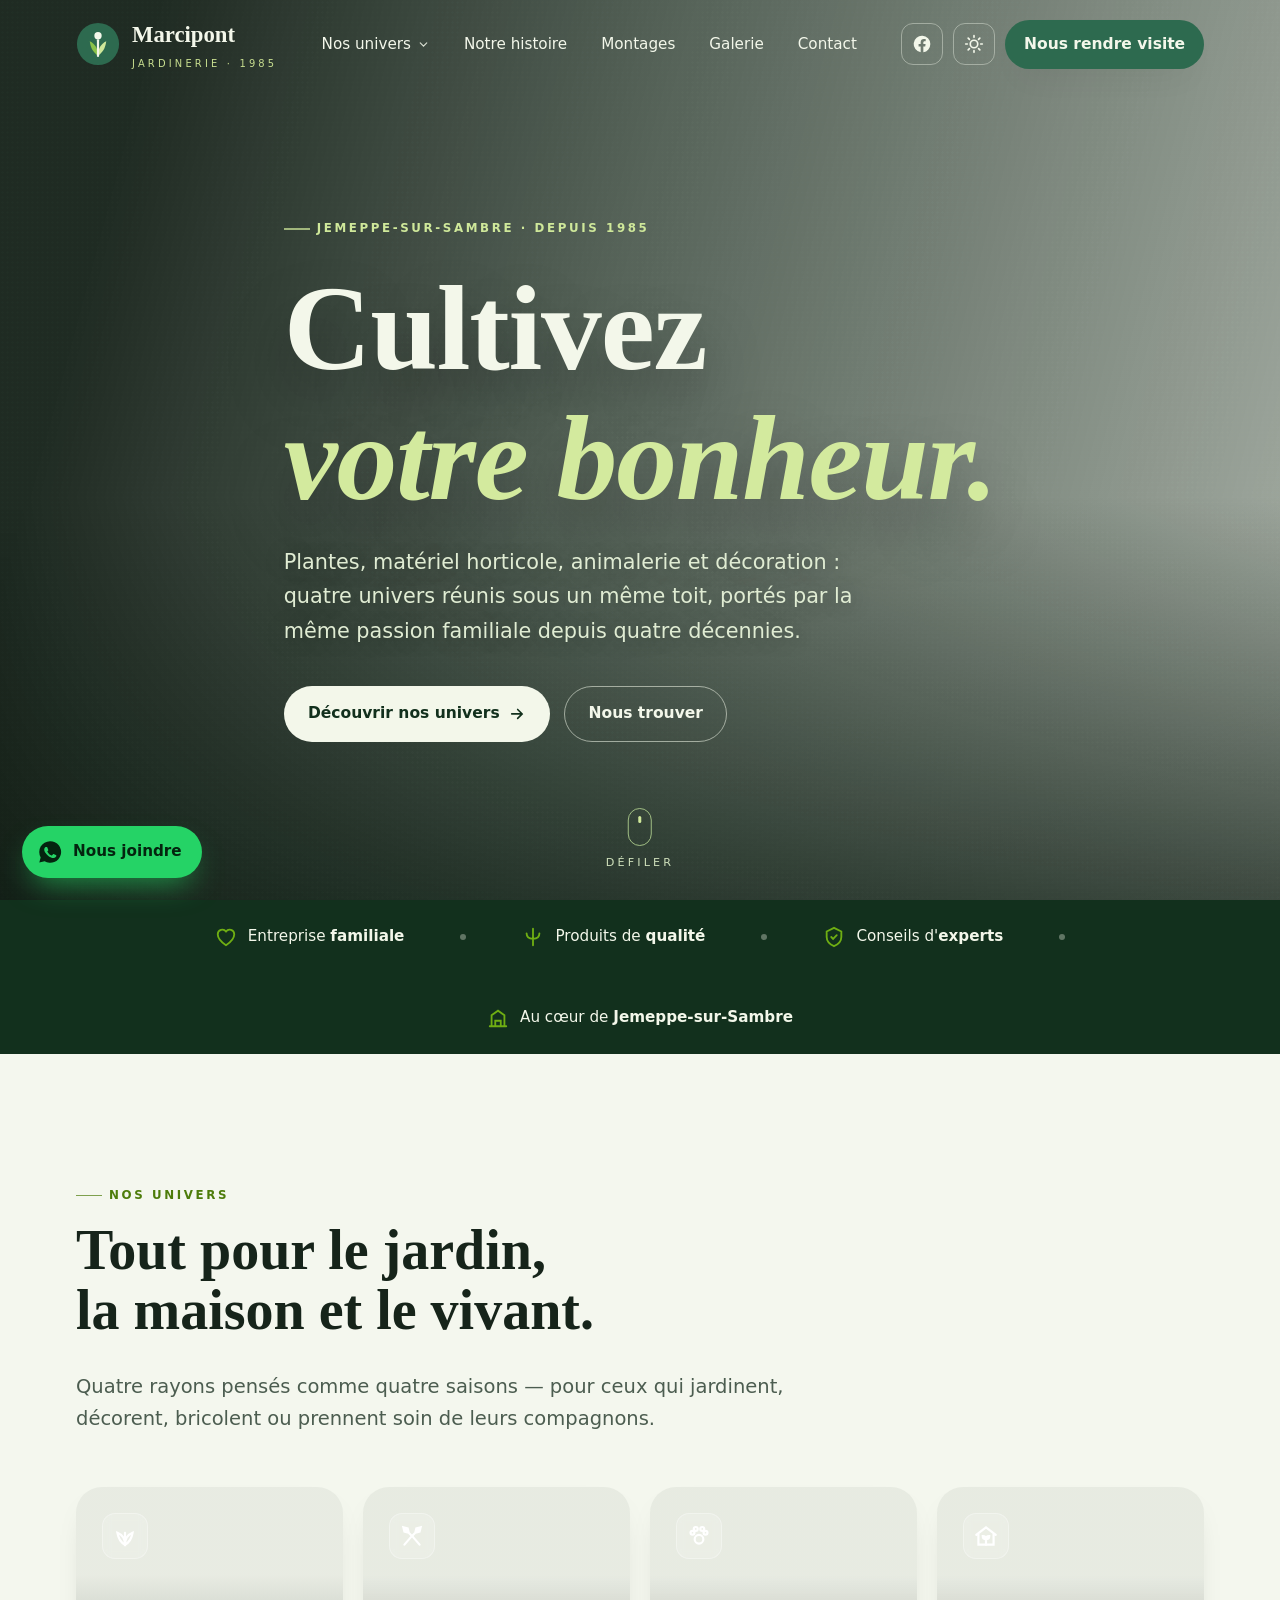
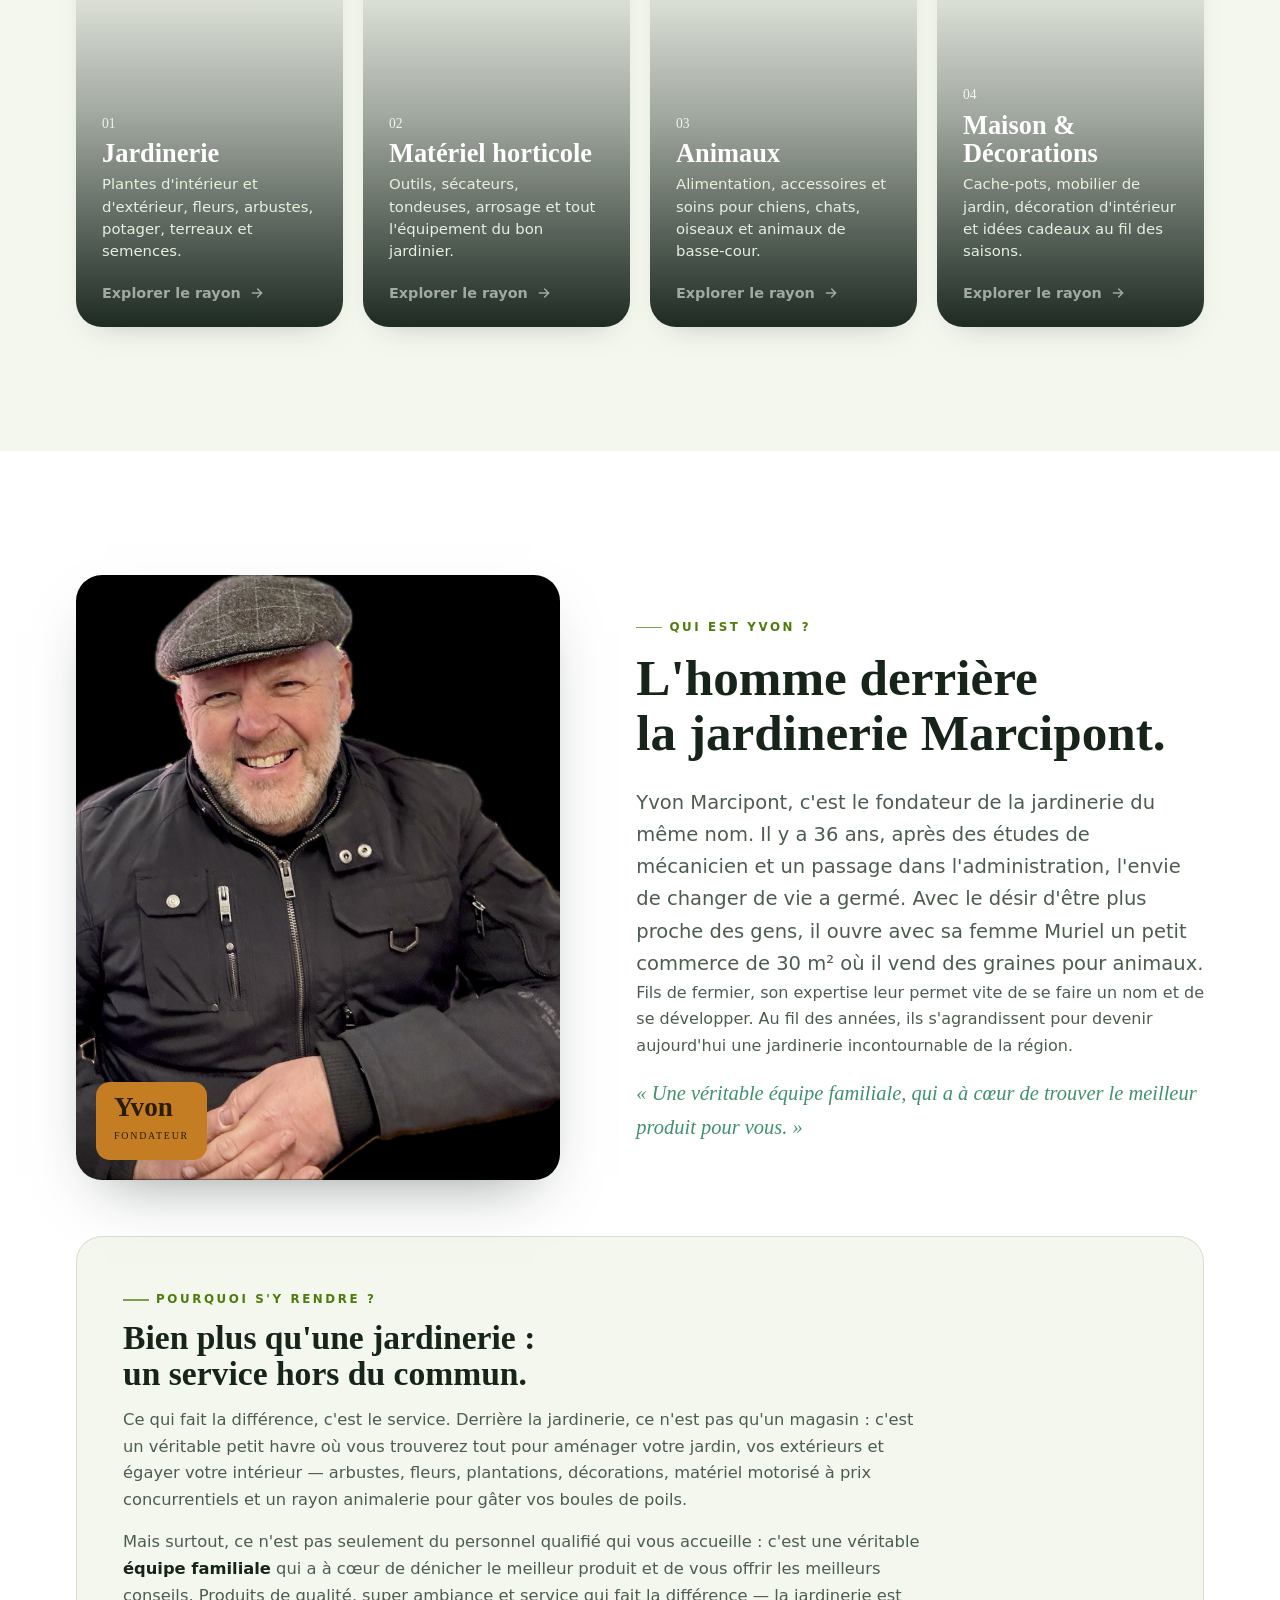
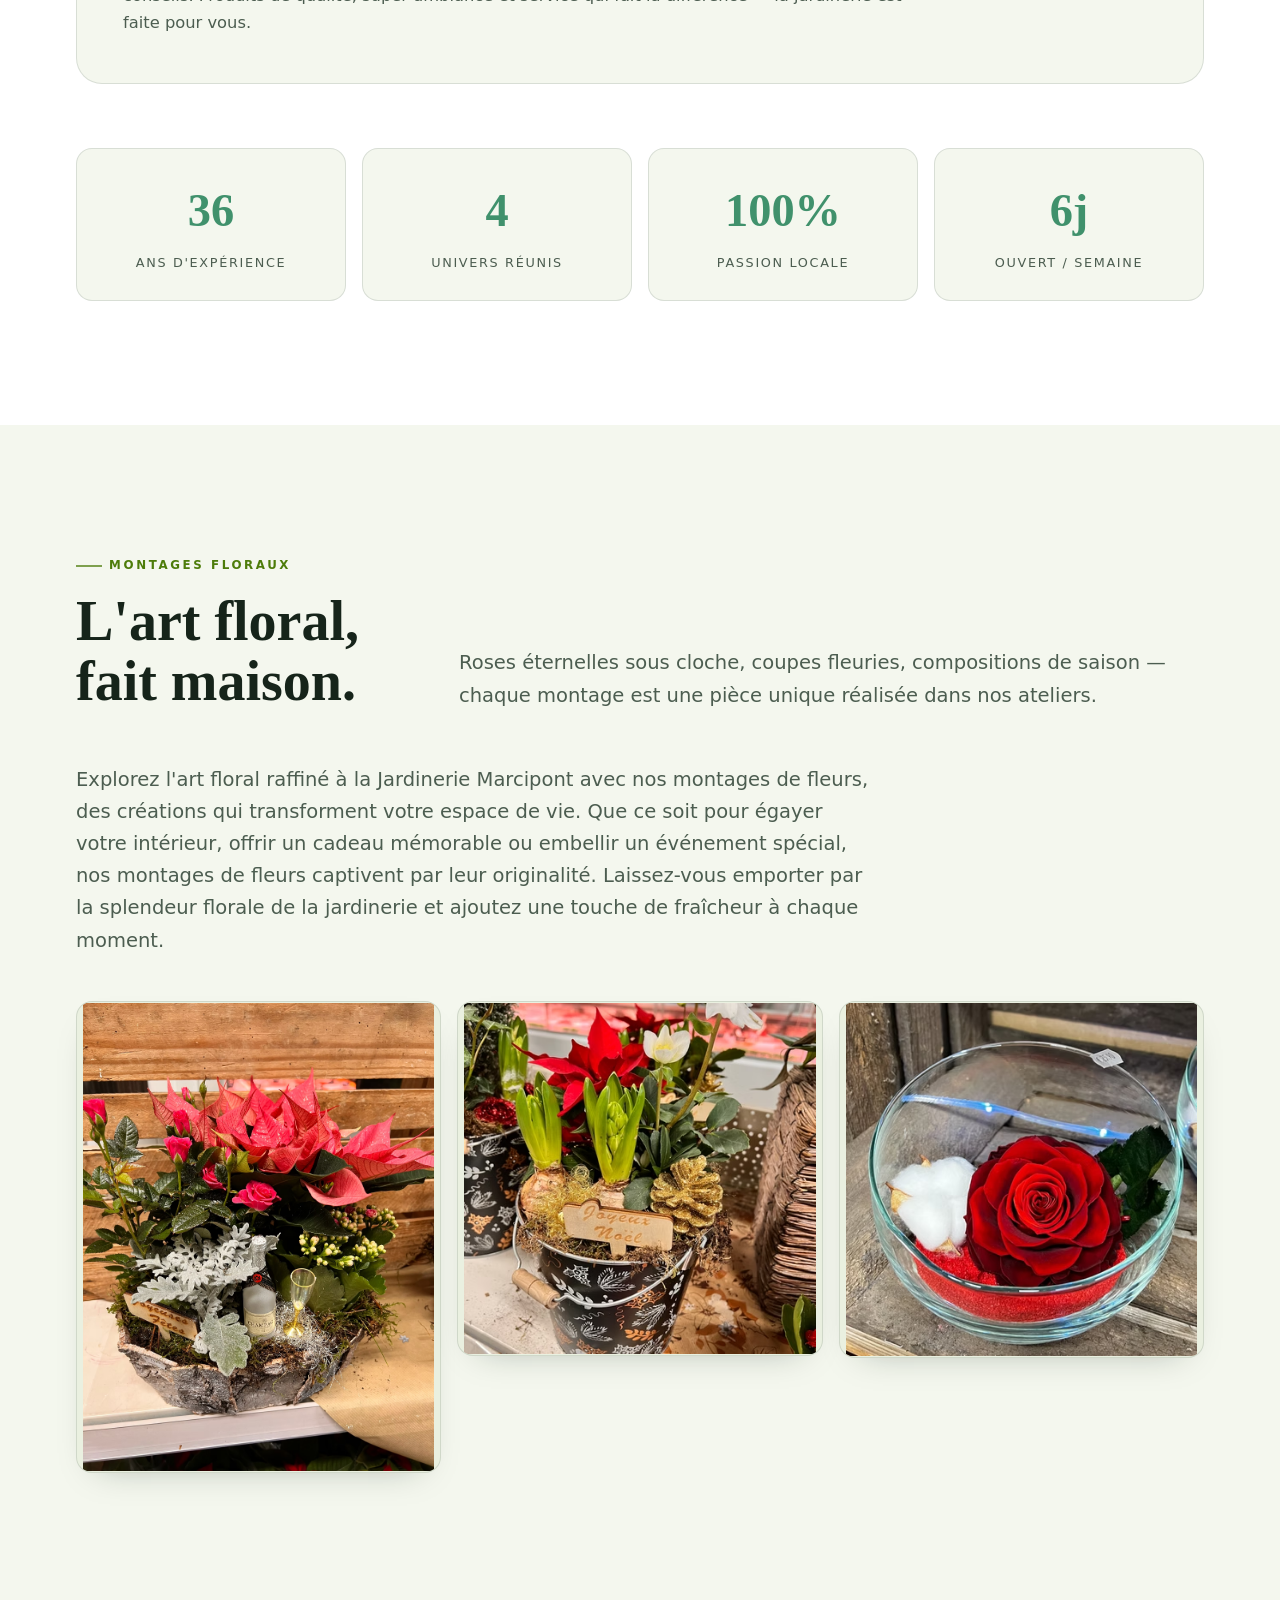
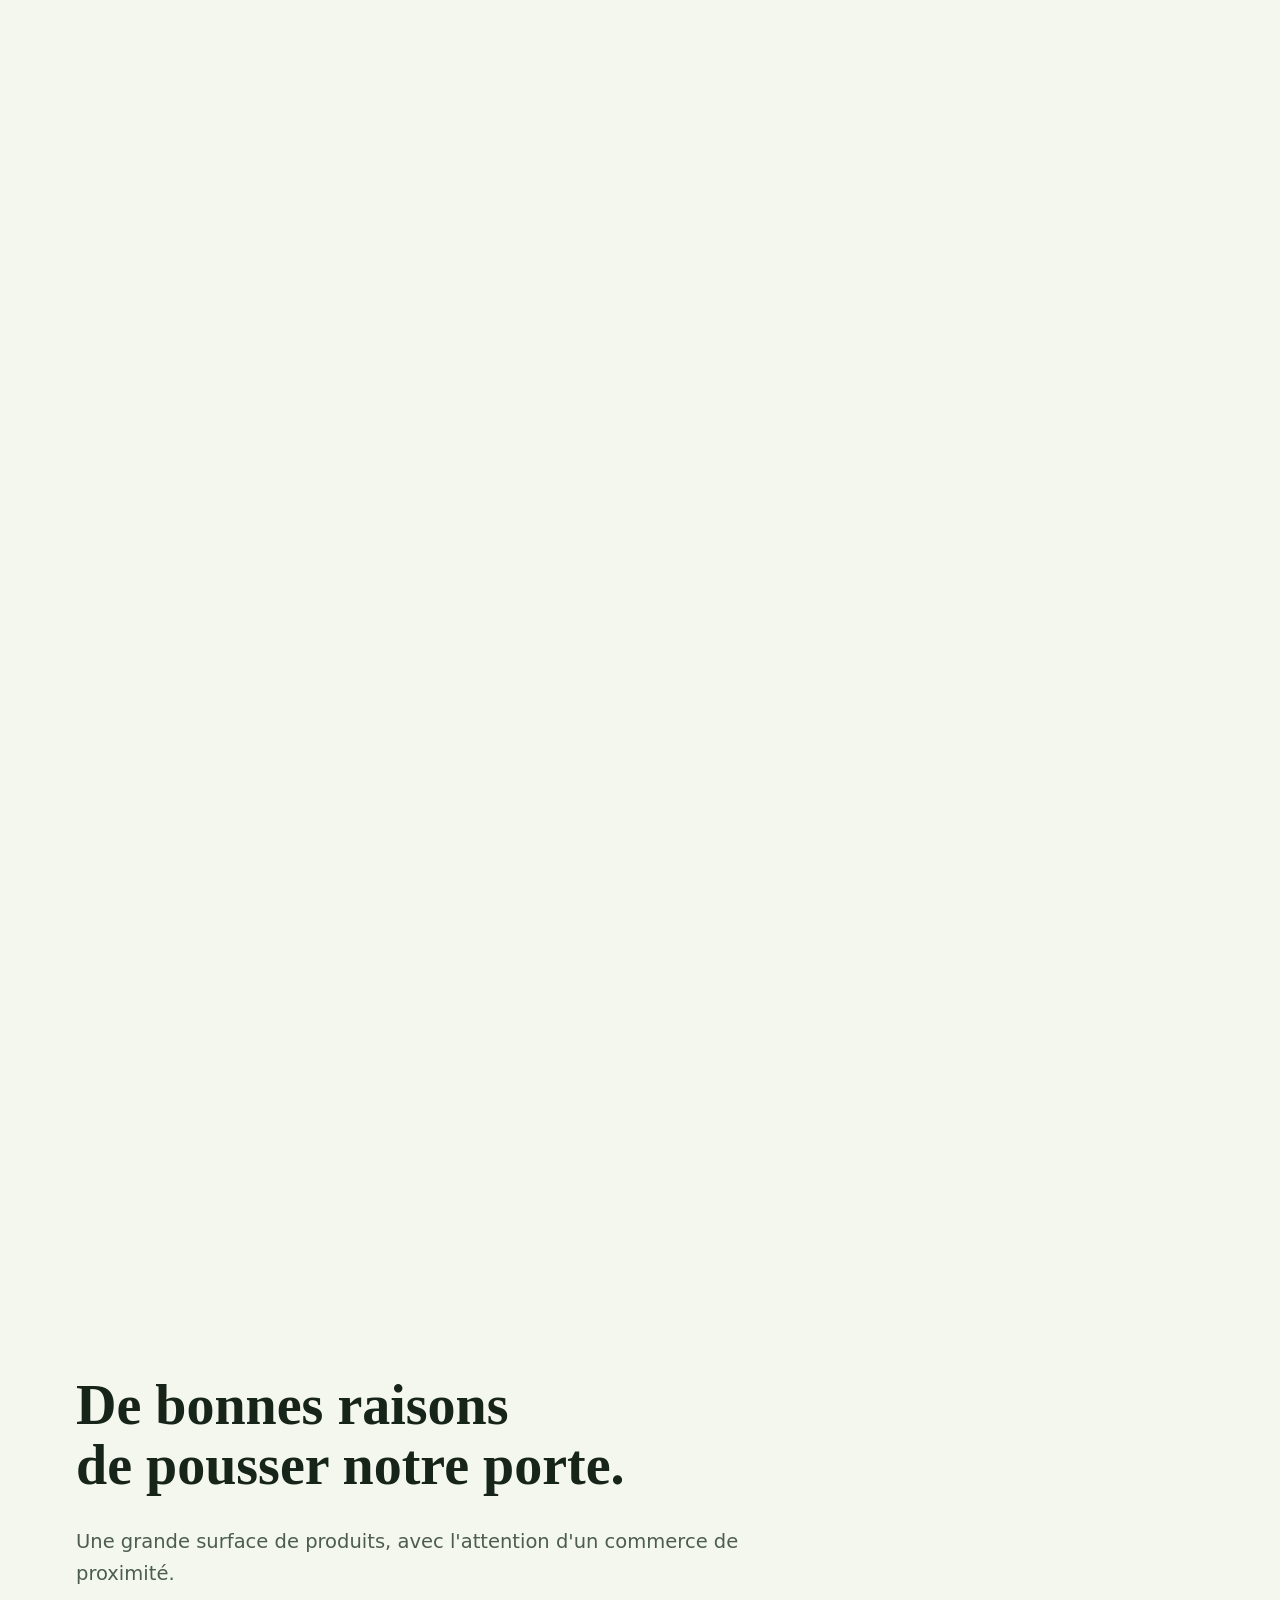
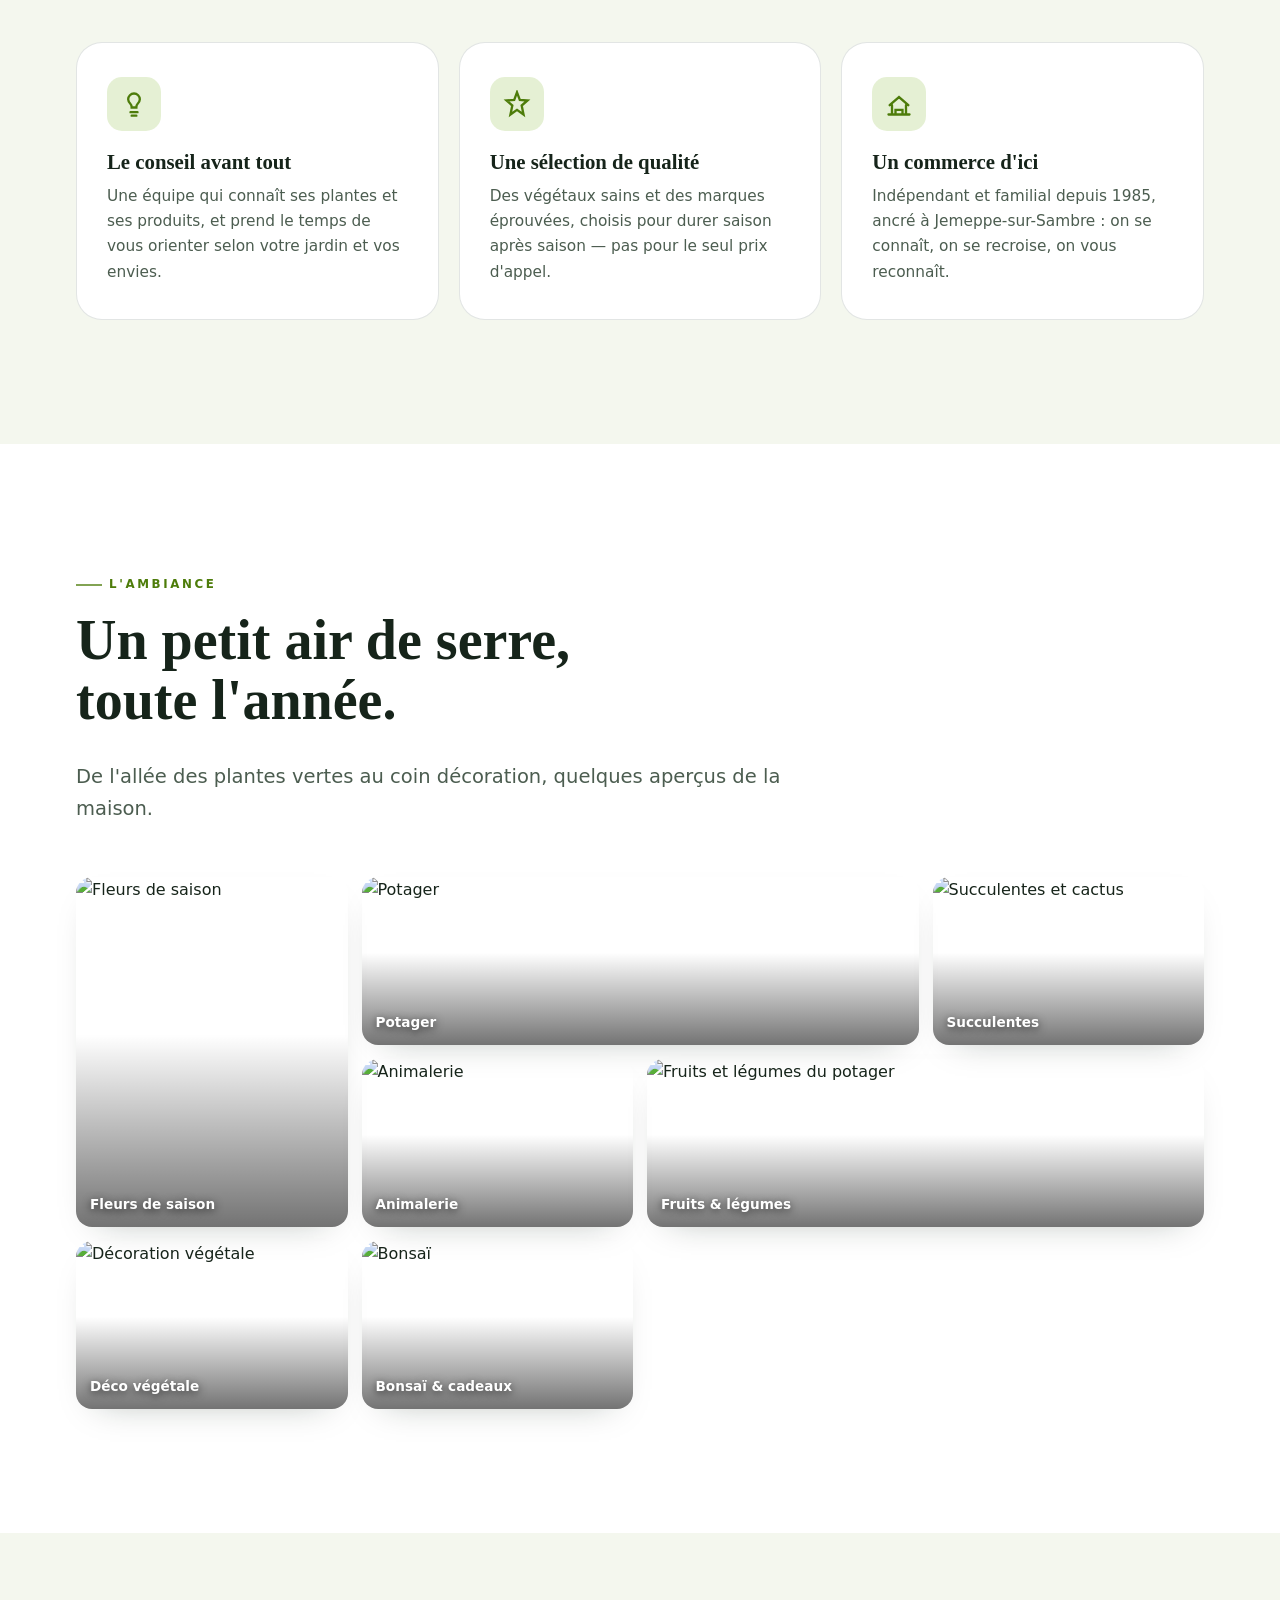
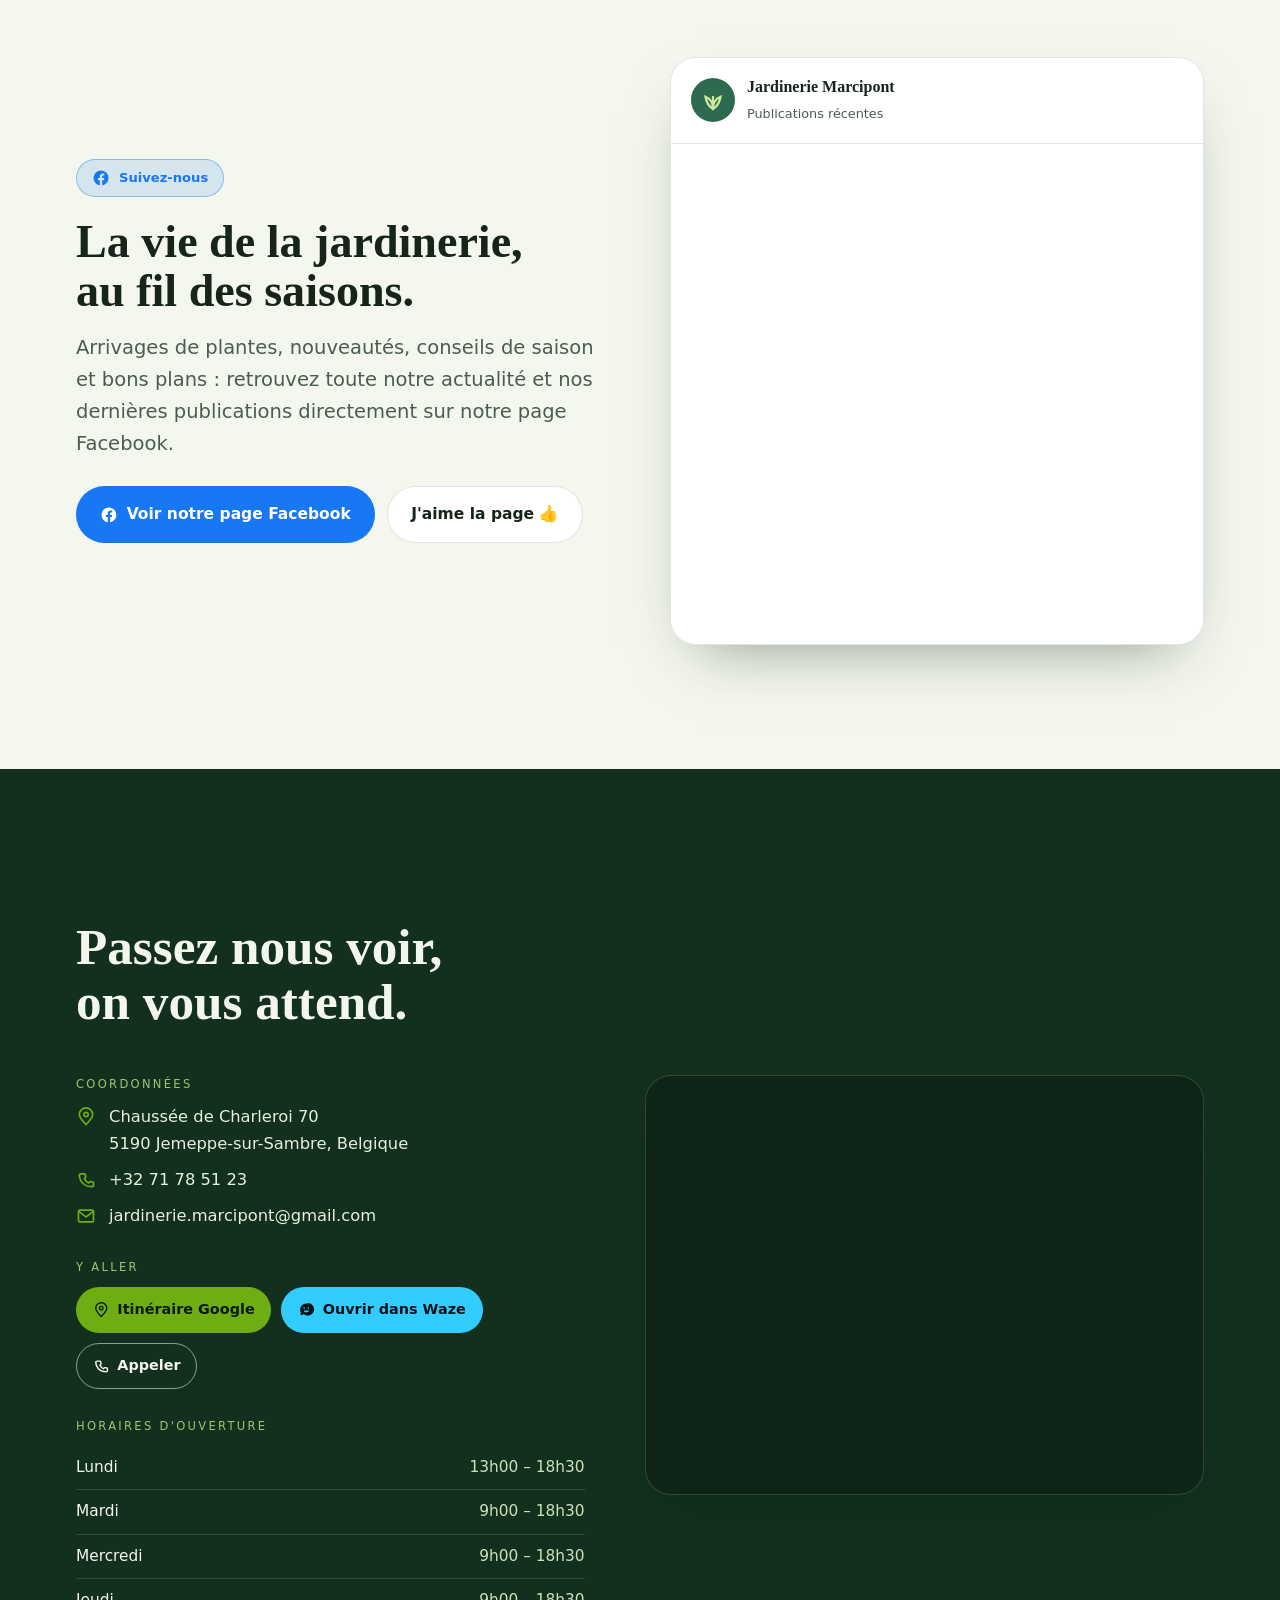
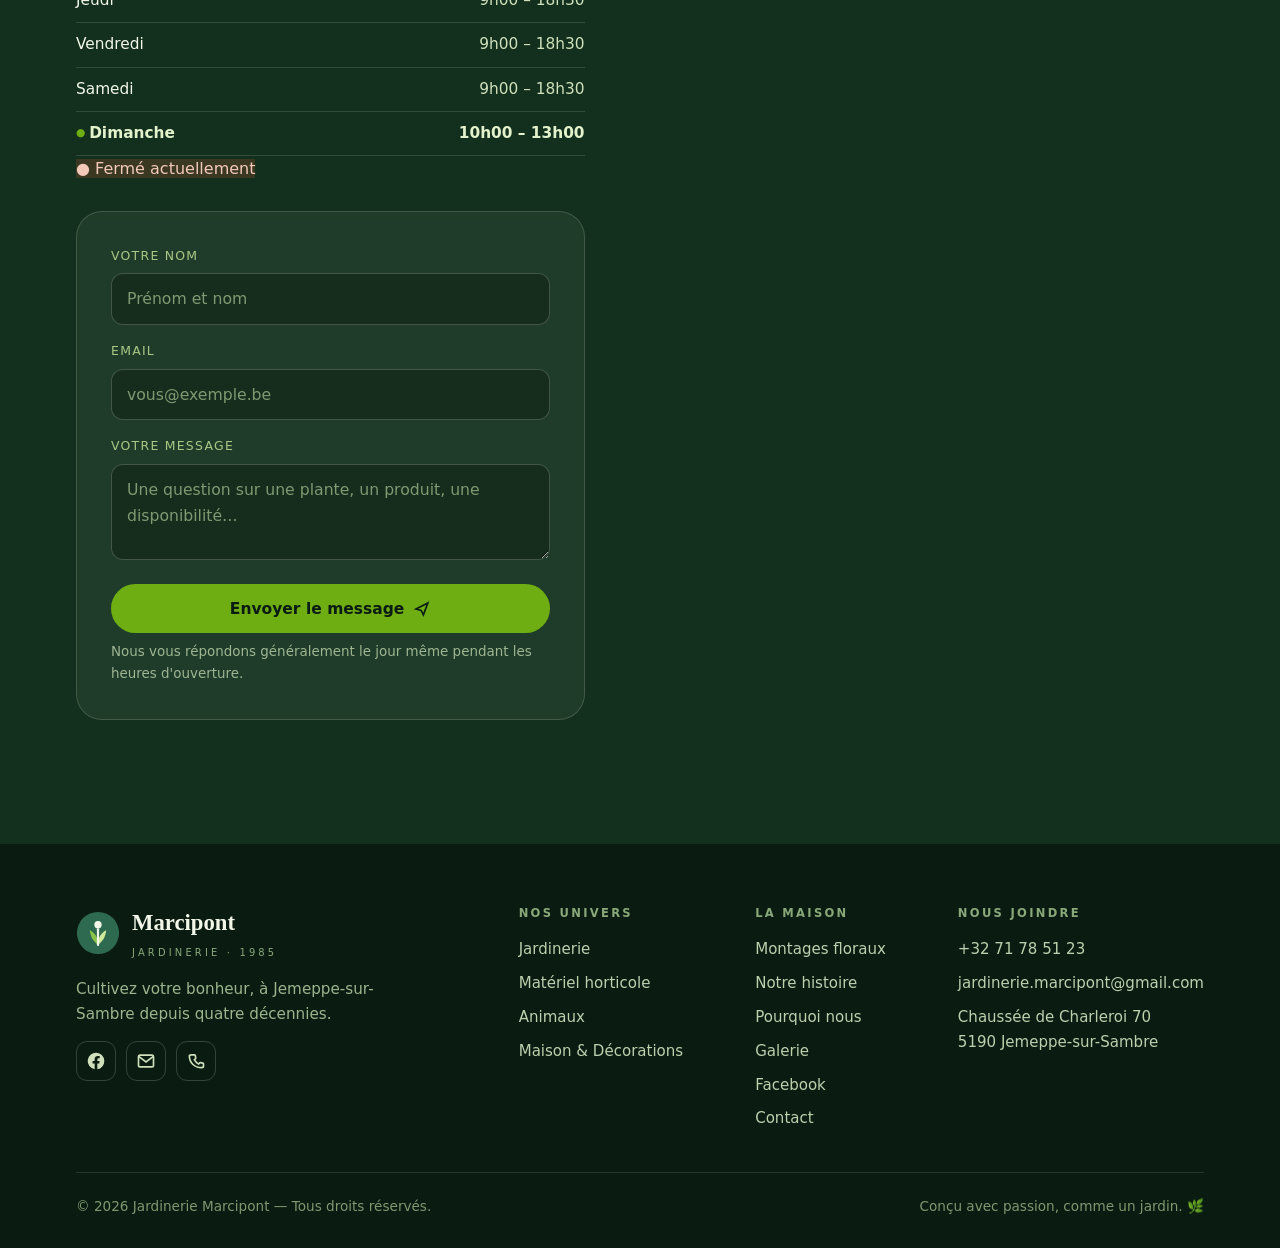
==== index.html @ 9e39ff62 "Deplace Qui est Yvon apres Nos univers, reordonne la nav, numero WhatsApp +32 479 23 79 17 Co-Author" ====
<!doctype html>
<html lang="fr">
<head>
<meta charset="utf-8" />
<meta name="viewport" content="width=device-width, initial-scale=1" />
<meta name="theme-color" content="#2d6a4f" />
<link rel="icon" href="favicon.svg" type="image/svg+xml" />
<link rel="icon" href="icon-32.png" sizes="32x32" type="image/png" />
<link rel="apple-touch-icon" href="apple-touch-icon.png" />
<link rel="manifest" href="site.webmanifest" />
<title>Jardinerie Marcipont — Cultivez votre bonheur</title>
<meta name="description" content="Jardinerie Marcipont à Jemeppe-sur-Sambre depuis 1985 : plantes, matériel horticole, animalerie, maison & décorations. Produits de qualité et conseils passionnés." />

<!-- Préchargement des ressources externes -->
<link rel="preconnect" href="https://images.unsplash.com" />
<link rel="preconnect" href="https://www.facebook.com" />

<style>
/* ============================================================
   JARDINERIE MARCIPONT — v2 · photographies réelles
   Identité botanique : sous-bois profond + vert-pousse vivant
   ============================================================ */
:root{
  --ground:#f4f7ee;
  --surface:#ffffff;
  --surface-2:#eaf0e0;
  --ink:#16241a;
  --ink-soft:#4c5d50;
  --line:rgba(21,45,33,.12);

  --green:#2d6a4f;
  --green-deep:#12301d;
  --green-mid:#40916c;

  --accent:#6fae13;
  --accent-ink:#4d7c0a;
  --honey:#c47d22;
  --fb:#1877f2;

  --hero-1:#0a1c11;
  --hero-2:#12301d;
  --cream:#f3f7ea;

  --radius:16px;
  --radius-lg:26px;
  --shadow:0 26px 60px -30px rgba(12,32,20,.5);
  --shadow-soft:0 14px 34px -22px rgba(12,32,20,.34);
  --maxw:1220px;

  --serif:"Iowan Old Style","Palatino Linotype",Palatino,"Book Antiqua",Georgia,serif;
  --sans:system-ui,-apple-system,"Segoe UI",Roboto,Helvetica,Arial,sans-serif;
}
@media (prefers-color-scheme:dark){
  :root{
    --ground:#0b1710;--surface:#11241a;--surface-2:#173021;
    --ink:#e9f2e4;--ink-soft:#a3b7a7;--line:rgba(255,255,255,.10);
    --accent:#9bd42f;--accent-ink:#b7e556;--honey:#e0a24a;
    --shadow:0 26px 64px -30px rgba(0,0,0,.75);--shadow-soft:0 14px 36px -24px rgba(0,0,0,.6);
  }
}
:root[data-theme="light"]{
  --ground:#f4f7ee;--surface:#ffffff;--surface-2:#eaf0e0;
  --ink:#16241a;--ink-soft:#4c5d50;--line:rgba(21,45,33,.12);
  --accent:#6fae13;--accent-ink:#4d7c0a;--honey:#c47d22;
  --shadow:0 26px 60px -30px rgba(12,32,20,.5);--shadow-soft:0 14px 34px -22px rgba(12,32,20,.34);
}
:root[data-theme="dark"]{
  --ground:#0b1710;--surface:#11241a;--surface-2:#173021;
  --ink:#e9f2e4;--ink-soft:#a3b7a7;--line:rgba(255,255,255,.10);
  --accent:#9bd42f;--accent-ink:#b7e556;--honey:#e0a24a;
  --shadow:0 26px 64px -30px rgba(0,0,0,.75);--shadow-soft:0 14px 36px -24px rgba(0,0,0,.6);
}

*{box-sizing:border-box}
html{scroll-behavior:smooth;scroll-padding-top:88px}
@media (prefers-reduced-motion:reduce){html{scroll-behavior:auto}}
body{margin:0;font-family:var(--sans);color:var(--ink);background:var(--ground);line-height:1.65;-webkit-font-smoothing:antialiased;overflow-x:hidden}
h1,h2,h3{font-family:var(--serif);font-weight:600;line-height:1.07;text-wrap:balance;margin:0}
p{margin:0}
a{color:inherit;text-decoration:none}
img,svg,iframe{max-width:100%;display:block}
.wrap{max-width:var(--maxw);margin:0 auto;padding:0 clamp(20px,5vw,46px)}
.eyebrow{font-size:.74rem;font-weight:700;letter-spacing:.22em;text-transform:uppercase;color:var(--accent-ink);display:inline-flex;align-items:center;gap:.6em}
.eyebrow::before{content:"";width:26px;height:1.5px;background:currentColor;opacity:.7}
.section{padding:clamp(72px,10vw,124px) 0}
.lede{font-size:clamp(1.05rem,1.6vw,1.22rem);color:var(--ink-soft);max-width:60ch}

/* boutons */
.btn{display:inline-flex;align-items:center;gap:.55em;padding:.92em 1.5em;border-radius:999px;font-weight:600;font-size:.97rem;
  border:1.5px solid transparent;cursor:pointer;position:relative;font-family:var(--sans);
  transition:transform .25s ease,box-shadow .25s ease,background .25s,color .25s,border-color .25s}
.btn svg{width:1.15em;height:1.15em}
.btn-primary{background:var(--green);color:var(--cream);box-shadow:var(--shadow-soft)}
.btn-primary:hover{background:var(--green-deep);transform:translateY(-2px)}
.btn-accent{background:var(--accent);color:#0a1c11}
.btn-accent:hover{transform:translateY(-2px);box-shadow:0 16px 30px -16px var(--accent)}
.btn-ghost{border-color:var(--line);color:var(--ink);background:var(--surface)}
.btn-ghost:hover{border-color:var(--accent);transform:translateY(-2px)}
.btn-light{background:var(--cream);color:var(--green-deep)}
.btn-light:hover{transform:translateY(-2px);box-shadow:0 16px 34px -18px rgba(0,0,0,.6)}
.btn-outline-light{border-color:rgba(243,247,234,.55);color:var(--cream)}
.btn-outline-light:hover{background:rgba(243,247,234,.14);transform:translateY(-2px)}

/* ============ HEADER ============ */
.header{position:fixed;inset:0 0 auto 0;z-index:50}
.header-inner{max-width:var(--maxw);margin:0 auto;padding:16px clamp(20px,5vw,46px);
  display:flex;align-items:center;justify-content:space-between;gap:22px;transition:padding .3s ease}
.bar{position:absolute;inset:0;background:color-mix(in srgb,var(--surface) 84%,transparent);
  backdrop-filter:blur(14px);border-bottom:1px solid transparent;opacity:0;transition:opacity .35s,border-color .35s}
.header.scrolled .bar{opacity:1;border-bottom-color:var(--line)}
.header.scrolled .header-inner{padding-top:10px;padding-bottom:10px}
.brand{display:flex;align-items:center;gap:12px;position:relative;z-index:1}
.brand .mark{width:44px;height:44px;flex:none;transition:transform .3s}
.brand:hover .mark{transform:rotate(-8deg)}
.brand-txt b{font-family:var(--serif);font-size:1.42rem;font-weight:600}
.brand-txt span{display:block;font-size:.62rem;letter-spacing:.32em;text-transform:uppercase;color:var(--accent-ink);margin-top:3px}
.header:not(.scrolled) .brand-txt b{color:var(--cream)}
.header:not(.scrolled) .brand-txt span{color:#c7dd8f}
.header:not(.scrolled) .nav .lnk{color:var(--cream)}
.header:not(.scrolled) .icon-btn{color:var(--cream);border-color:rgba(243,247,234,.4)}
.nav{display:flex;align-items:center;gap:4px;position:relative;z-index:1}
.nav .lnk{font-size:.95rem;font-weight:500;position:relative;padding:8px 15px;border-radius:999px;
  display:inline-flex;align-items:center;gap:6px;transition:color .2s,background .2s}
.nav .lnk::after{content:"";position:absolute;left:15px;right:15px;bottom:4px;height:2px;background:var(--accent);
  transform:scaleX(0);transform-origin:center;transition:transform .28s;border-radius:2px}
.nav .lnk:hover::after,.nav .lnk.active::after{transform:scaleX(1)}
.nav .lnk:hover{color:var(--accent-ink)}
.nav .chev{width:13px;height:13px;transition:transform .3s;opacity:.85}
/* dropdown univers */
.has-drop{position:relative}
.has-drop:hover .chev,.has-drop:focus-within .chev{transform:rotate(180deg)}
.drop{position:absolute;top:calc(100% + 8px);left:50%;transform:translateX(-50%) translateY(10px);
  width:310px;background:var(--surface);border:1px solid var(--line);border-radius:20px;box-shadow:var(--shadow);
  padding:10px;opacity:0;visibility:hidden;transition:opacity .26s ease,transform .26s cubic-bezier(.2,.7,.2,1);z-index:30}
.drop::before{content:"";position:absolute;top:-14px;left:0;right:0;height:14px}
.has-drop:hover .drop,.has-drop:focus-within .drop{opacity:1;visibility:visible;transform:translateX(-50%) translateY(0)}
.drop a{display:flex;align-items:center;gap:13px;padding:11px 12px;border-radius:13px;color:var(--ink);transition:background .2s,transform .2s}
.drop a:hover{background:var(--surface-2);transform:translateX(3px)}
.drop a .di{width:40px;height:40px;flex:none;border-radius:11px;display:grid;place-items:center;
  background:color-mix(in srgb,var(--accent) 16%,transparent);color:var(--accent-ink)}
.drop a .di svg{width:22px;height:22px}
.drop a b{font-size:.96rem;font-weight:600;display:block;font-family:var(--serif)}
.drop a small{font-size:.79rem;color:var(--ink-soft)}
/* menu mobile — sous-liste rubriques */
.mm-sub{display:flex;flex-direction:column;padding:2px 0 6px 16px;margin:0 0 2px 8px;border-left:2px solid var(--line)}
.mm-sub a{padding:9px 0;font-size:1.05rem;color:var(--ink-soft)}
.mm-sub a:hover{color:var(--accent-ink)}
.tools{display:flex;align-items:center;gap:10px;position:relative;z-index:1}
.icon-btn{width:42px;height:42px;border-radius:12px;border:1.5px solid var(--line);background:transparent;color:var(--ink);
  cursor:pointer;display:grid;place-items:center;transition:transform .2s,border-color .2s,background .2s}
.icon-btn:hover{transform:translateY(-2px);border-color:var(--accent)}
.icon-btn svg{width:20px;height:20px}
.burger{display:none}

/* menu mobile */
.mobile-menu{position:fixed;inset:0;z-index:60;visibility:hidden;pointer-events:none}
.mobile-menu .scrim{position:absolute;inset:0;background:rgba(6,18,11,.55);opacity:0;transition:opacity .3s}
.mobile-panel{position:absolute;right:0;top:0;height:100%;width:min(86vw,360px);background:var(--surface);
  box-shadow:var(--shadow);transform:translateX(100%);transition:transform .38s cubic-bezier(.2,.8,.2,1);
  padding:26px;display:flex;flex-direction:column;gap:6px}
.mobile-menu.open{visibility:visible;pointer-events:auto}
.mobile-menu.open .scrim{opacity:1}
.mobile-menu.open .mobile-panel{transform:none}
.mm-head{display:flex;justify-content:space-between;align-items:center;margin-bottom:20px}
.mm-link{font-family:var(--serif);font-size:1.45rem;padding:12px 0;border-bottom:1px solid var(--line)}
.mm-link:hover{color:var(--accent-ink)}
.mm-cta{margin-top:auto}

/* ============ HERO ============ */
.hero{position:relative;min-height:100svh;display:flex;align-items:center;color:var(--cream);overflow:hidden;isolation:isolate}
.hero-bg{position:absolute;inset:0;z-index:-3;background-size:cover;background-position:center;
  background-image:url("https://images.unsplash.com/photo-1585320806297-9794b3e4eeae?w=1920&q=80&auto=format&fit=crop");
  transform:scale(1.04)}
.hero-bg::after{content:"";position:absolute;inset:0;
  background:linear-gradient(105deg,rgba(8,20,12,.9) 12%,rgba(10,28,17,.66) 48%,rgba(10,28,17,.32) 100%),
             linear-gradient(0deg,rgba(8,20,12,.7),transparent 45%)}
.hero-grain{position:absolute;inset:0;z-index:-1;opacity:.35;mix-blend-mode:soft-light;pointer-events:none;
  background-image:radial-gradient(rgba(255,255,255,.16) 1px,transparent 1.4px);background-size:5px 5px}
.hero .wrap{position:relative;z-index:2;padding-top:150px;padding-bottom:96px}
.hero-eyebrow{color:#cfe89a;margin-bottom:24px}
.hero-eyebrow::before{background:#cfe89a}
.hero h1{font-size:clamp(3rem,9.5vw,7.6rem);letter-spacing:-.01em;margin:0 0 6px;text-shadow:0 30px 60px rgba(0,0,0,.4)}
.hero h1 .em{font-style:italic;color:#d3ea9e}
.hero-sub{font-size:clamp(1.05rem,1.7vw,1.3rem);color:#e0ecd3;max-width:46ch;margin:22px 0 38px;text-shadow:0 2px 20px rgba(0,0,0,.4)}
.hero-cta{display:flex;flex-wrap:wrap;gap:14px}
.hero-scroll{position:absolute;left:50%;bottom:28px;transform:translateX(-50%);z-index:2;display:flex;flex-direction:column;
  align-items:center;gap:8px;color:#cfe0bb;font-size:.7rem;letter-spacing:.28em;text-transform:uppercase}
.hero-scroll .mouse{width:24px;height:38px;border:1.5px solid #9fbd82;border-radius:14px;position:relative}
.hero-scroll .mouse::after{content:"";position:absolute;left:50%;top:7px;width:3px;height:7px;border-radius:2px;background:#cfe89a;transform:translateX(-50%);animation:wheel 1.6s infinite}
@keyframes wheel{0%{opacity:0;transform:translate(-50%,0)}30%{opacity:1}70%{opacity:1}100%{opacity:0;transform:translate(-50%,10px)}}
.leaf{position:absolute;top:-8%;z-index:1;pointer-events:none;opacity:0;animation:fall linear infinite;filter:drop-shadow(0 6px 8px rgba(0,0,0,.3))}
@keyframes fall{0%{opacity:0;transform:translateY(-10vh) rotate(0)}8%{opacity:.8}92%{opacity:.8}100%{opacity:0;transform:translateY(114vh) rotate(320deg)}}
@media (prefers-reduced-motion:reduce){.leaf{display:none}.hero-scroll .mouse::after{animation:none}.hero-bg{transform:none}}

/* ============ BANDE CONFIANCE ============ */
.trust{background:var(--green-deep);color:var(--cream)}
.trust .wrap{display:flex;flex-wrap:wrap;justify-content:center;gap:clamp(18px,5vw,56px);padding:24px;align-items:center}
.trust-item{display:flex;align-items:center;gap:11px;font-size:.95rem}
.trust-item svg{width:22px;height:22px;color:var(--accent);flex:none}
.trust-sep{width:6px;height:6px;border-radius:50%;background:rgba(243,247,234,.35)}
@media (max-width:760px){.trust-sep{display:none}}

/* section head */
.head-row{display:flex;align-items:flex-end;justify-content:space-between;gap:30px;flex-wrap:wrap;margin-bottom:52px}
.head-row h2{font-size:clamp(2.1rem,4.4vw,3.5rem)}
.head-row .eyebrow{margin-bottom:16px}

/* ============ UNIVERS ============ */
.univers-grid{display:grid;grid-template-columns:repeat(4,1fr);gap:20px}
.card{position:relative;border-radius:var(--radius-lg);overflow:hidden;isolation:isolate;min-height:440px;
  display:flex;flex-direction:column;justify-content:flex-end;padding:26px;color:#fff;cursor:pointer;
  box-shadow:var(--shadow-soft);transition:transform .4s cubic-bezier(.2,.7,.2,1),box-shadow .4s}
.card:hover{transform:translateY(-10px);box-shadow:var(--shadow)}
.card .bg{position:absolute;inset:0;z-index:-2;background-size:cover;background-position:center;transition:transform .7s cubic-bezier(.2,.7,.2,1)}
.card:hover .bg{transform:scale(1.07)}
.card::after{content:"";position:absolute;inset:0;z-index:-1;background:linear-gradient(180deg,rgba(6,20,12,.05) 20%,rgba(6,20,12,.35) 52%,rgba(6,20,12,.9))}
.card .ic{width:46px;height:46px;margin-bottom:auto;color:#fff;background:rgba(255,255,255,.16);border:1px solid rgba(255,255,255,.32);
  border-radius:13px;display:grid;place-items:center;backdrop-filter:blur(4px)}
.card .ic svg{width:26px;height:26px}
.card .num{font-family:var(--serif);font-size:.85rem;opacity:.85;margin-top:14px}
.card h3{font-size:1.65rem;margin:4px 0 6px}
.card p{font-size:.93rem;color:#e8f0dd;line-height:1.5}
.card .go{margin-top:15px;display:inline-flex;align-items:center;gap:8px;font-weight:600;font-size:.9rem;opacity:.55;transform:translateY(4px);transition:opacity .35s,transform .35s}
.card:hover .go{opacity:1;transform:none}
.card .go svg{width:16px;height:16px;transition:transform .3s}
.card:hover .go svg{transform:translateX(4px)}
.card-link{position:absolute;inset:0;z-index:2;border-radius:inherit}
@media (max-width:980px){.univers-grid{grid-template-columns:repeat(2,1fr)}}
@media (max-width:560px){.univers-grid{grid-template-columns:1fr}.card{min-height:360px}}

/* ============ HISTOIRE ============ */
.histoire{background:var(--surface)}
.hist-grid{display:grid;grid-template-columns:.92fr 1.08fr;gap:clamp(38px,6vw,84px);align-items:center}
.hist-photo{position:relative;border-radius:var(--radius-lg);overflow:hidden;box-shadow:var(--shadow);aspect-ratio:4/5}
.hist-photo img{width:100%;height:100%;object-fit:cover}
.hist-photo .badge{position:absolute;left:20px;bottom:20px;background:var(--honey);color:#2a1c06;
  border-radius:14px;padding:12px 18px;box-shadow:var(--shadow-soft);font-family:var(--serif)}
.hist-photo .badge b{font-size:1.7rem;display:block;line-height:1}
.hist-photo .badge span{font-size:.62rem;letter-spacing:.18em;text-transform:uppercase}
.hist h2{font-size:clamp(2rem,4vw,3.2rem);margin:14px 0 26px}
.timeline{position:relative;padding-left:34px}
.timeline::before{content:"";position:absolute;left:9px;top:6px;bottom:6px;width:2px;background:linear-gradient(var(--accent),var(--green-mid),transparent)}
.tl-item{position:relative;padding-bottom:30px}
.tl-item:last-child{padding-bottom:0}
.tl-item::before{content:"";position:absolute;left:-33px;top:4px;width:20px;height:20px;border-radius:50%;
  background:var(--surface);border:3px solid var(--accent);box-shadow:0 0 0 4px color-mix(in srgb,var(--accent) 20%,transparent)}
.tl-item .yr{font-family:var(--serif);font-style:italic;color:var(--green-mid);font-size:1.15rem;margin-bottom:4px}
.tl-item h3{font-size:1.25rem;margin-bottom:6px}
.tl-item p{color:var(--ink-soft);font-size:.98rem}
.stats{display:grid;grid-template-columns:repeat(4,1fr);gap:16px;margin-top:64px}
.stat{background:var(--ground);border:1px solid var(--line);border-radius:var(--radius);padding:24px 20px;text-align:center}
.stat b{font-family:var(--serif);font-size:clamp(2rem,3.8vw,2.9rem);color:var(--green-mid);display:block;font-variant-numeric:tabular-nums}
.stat span{font-size:.8rem;letter-spacing:.13em;text-transform:uppercase;color:var(--ink-soft)}
.hist .sign{font-family:var(--serif);font-style:italic;font-size:1.28rem;color:var(--green-mid);margin-top:18px}
.why-visit{margin-top:56px;background:var(--ground);border:1px solid var(--line);border-radius:var(--radius-lg);padding:clamp(28px,4vw,46px)}
.why-visit .wv-head{margin-bottom:14px}
.why-visit h3{font-size:clamp(1.45rem,2.8vw,2.1rem);margin-top:10px;max-width:26ch}
.why-visit p{color:var(--ink-soft);max-width:78ch;margin-top:15px;font-size:1.02rem}
.why-visit p b{color:var(--ink);font-weight:600}
@media (max-width:900px){.hist-grid{grid-template-columns:1fr}.hist-photo{aspect-ratio:16/11}.stats{grid-template-columns:repeat(2,1fr)}}

/* ============ POURQUOI ============ */
.why-grid{display:grid;grid-template-columns:repeat(3,1fr);gap:20px}
.feature{background:var(--surface);border:1px solid var(--line);border-radius:var(--radius-lg);padding:34px 30px;transition:transform .3s,border-color .3s}
.feature:hover{transform:translateY(-6px);border-color:var(--accent)}
.feature .fic{width:54px;height:54px;border-radius:15px;display:grid;place-items:center;background:color-mix(in srgb,var(--accent) 18%,transparent);color:var(--accent-ink);margin-bottom:20px}
.feature .fic svg{width:28px;height:28px}
.feature h3{font-size:1.3rem;margin-bottom:10px}
.feature p{color:var(--ink-soft);font-size:.96rem}
@media (max-width:900px){.why-grid{grid-template-columns:1fr}}

/* ============ GALERIE ============ */
.gallery{background:var(--surface)}
.mosaic{display:grid;grid-template-columns:repeat(4,1fr);grid-auto-rows:168px;gap:14px}
.tile{border-radius:var(--radius);overflow:hidden;position:relative;box-shadow:var(--shadow-soft)}
.tile img{width:100%;height:100%;object-fit:cover;transition:transform .6s cubic-bezier(.2,.7,.2,1)}
.tile:hover img{transform:scale(1.08)}
.tile .cap{position:absolute;left:14px;bottom:12px;color:#fff;font-size:.85rem;font-weight:600;text-shadow:0 2px 8px rgba(0,0,0,.7);z-index:2}
.tile::after{content:"";position:absolute;inset:0;background:linear-gradient(180deg,transparent 45%,rgba(0,0,0,.55))}
.t-wide{grid-column:span 2}.t-tall{grid-row:span 2}
@media (max-width:760px){.mosaic{grid-template-columns:repeat(2,1fr);grid-auto-rows:140px}.t-wide{grid-column:span 2}}

/* ============ FACEBOOK ============ */
.facebook{background:var(--ground)}
.fb-grid{display:grid;grid-template-columns:1fr 1fr;gap:clamp(30px,5vw,60px);align-items:center}
.fb-copy .fb-chip{display:inline-flex;align-items:center;gap:9px;background:color-mix(in srgb,var(--fb) 14%,transparent);
  color:var(--fb);border:1px solid color-mix(in srgb,var(--fb) 40%,transparent);border-radius:999px;
  padding:7px 15px;font-weight:700;font-size:.82rem;margin-bottom:20px}
.fb-chip svg{width:18px;height:18px}
.fb-copy h2{font-size:clamp(1.9rem,3.6vw,2.9rem);margin-bottom:16px}
.fb-actions{display:flex;flex-wrap:wrap;gap:12px;margin-top:26px}
.btn-fb{background:var(--fb);color:#fff}
.btn-fb:hover{background:#0f5ecb;transform:translateY(-2px)}
.fb-embed{border-radius:var(--radius-lg);overflow:hidden;box-shadow:var(--shadow);background:var(--surface);
  border:1px solid var(--line);min-height:560px;display:flex;flex-direction:column}
.fb-embed .fb-head{display:flex;align-items:center;gap:12px;padding:16px 20px;border-bottom:1px solid var(--line);background:var(--surface)}
.fb-embed .fb-head .av{width:44px;height:44px;border-radius:50%;background:var(--green);display:grid;place-items:center;flex:none}
.fb-embed .fb-head .av svg{width:26px;height:26px}
.fb-embed .fb-head b{font-size:1rem;font-family:var(--serif)}
.fb-embed .fb-head span{font-size:.8rem;color:var(--ink-soft)}
.fb-embed iframe{border:0;width:100%;flex:1;min-height:500px;background:var(--surface)}
@media (max-width:900px){.fb-grid{grid-template-columns:1fr}}

/* ============ CONTACT ============ */
.contact{background:var(--green-deep);color:var(--cream)}
.contact .eyebrow{color:#cfe89a}.contact .eyebrow::before{background:#cfe89a}
.contact h2{font-size:clamp(2rem,4vw,3.2rem);color:var(--cream)}
.contact-grid{display:grid;grid-template-columns:1fr 1.1fr;gap:clamp(32px,5vw,60px);margin-top:46px;align-items:start}
.info-block{margin-bottom:28px}
.info-block .lbl{font-size:.72rem;letter-spacing:.2em;text-transform:uppercase;color:#9fc46f;margin-bottom:10px}
.info-line{display:flex;gap:13px;align-items:flex-start;color:#e7f0da;font-size:1.02rem;margin-bottom:9px}
.info-line svg{width:20px;height:20px;color:var(--accent);flex:none;margin-top:3px}
.info-line a:hover{color:#cfe89a}
.map-actions{display:flex;flex-wrap:wrap;gap:10px;margin:6px 0 20px}
.map-actions .btn{padding:.7em 1.1em;font-size:.9rem}
.btn-waze{background:#33ccff;color:#04121a}
.btn-waze:hover{transform:translateY(-2px);box-shadow:0 14px 28px -16px #33ccff}
.hours{width:100%;border-collapse:collapse;font-size:.96rem}
.hours td{padding:9px 0;border-bottom:1px solid rgba(243,247,234,.14)}
.hours td:last-child{text-align:right;font-variant-numeric:tabular-nums;color:#cfe0bb}
.hours tr.today td{color:#e4f2cc;font-weight:600}
.hours tr.today td:first-child::before{content:"● ";color:var(--accent);font-size:.7em;vertical-align:middle}
.hours .open-pill{display:inline-block;margin-top:14px;background:color-mix(in srgb,var(--accent) 24%,transparent);
  border:1px solid var(--accent);color:#e4f2cc;border-radius:999px;padding:5px 14px;font-size:.82rem;font-weight:600}
.map-embed{border-radius:var(--radius-lg);overflow:hidden;box-shadow:var(--shadow);border:1px solid rgba(243,247,234,.16);aspect-ratio:16/12;background:#0d2416}
.map-embed iframe{width:100%;height:100%;border:0;filter:saturate(1.05)}
.form-card{background:rgba(255,255,255,.06);border:1px solid rgba(243,247,234,.16);border-radius:var(--radius-lg);
  padding:clamp(24px,3vw,34px);backdrop-filter:blur(6px);margin-top:20px}
.field{margin-bottom:16px}
.field label{display:block;font-size:.78rem;letter-spacing:.1em;text-transform:uppercase;color:#a9c885;margin-bottom:7px}
.field input,.field textarea{width:100%;padding:12px 15px;border-radius:12px;border:1.5px solid rgba(243,247,234,.2);
  background:rgba(9,24,14,.4);color:var(--cream);font:inherit;font-size:.98rem;transition:border-color .2s,box-shadow .2s}
.field input::placeholder,.field textarea::placeholder{color:#7f9a72}
.field input:focus,.field textarea:focus{outline:none;border-color:var(--accent);box-shadow:0 0 0 4px color-mix(in srgb,var(--accent) 22%,transparent)}
.field textarea{resize:vertical;min-height:96px}
.form-note{font-size:.84rem;color:#9fb693;margin-top:8px}
.form-ok{display:none;align-items:center;gap:10px;background:color-mix(in srgb,var(--accent) 22%,transparent);
  border:1px solid var(--accent);border-radius:12px;padding:12px 16px;color:#e7f0da;font-size:.94rem;margin-top:14px}
.form-ok.show{display:flex}
.form-ok svg{width:20px;height:20px;color:var(--accent);flex:none}
@media (max-width:900px){.contact-grid{grid-template-columns:1fr}}

/* ============ FOOTER ============ */
.footer{background:var(--hero-1);color:#bcd0ae}
.footer .wrap{padding:60px clamp(20px,5vw,46px) 30px}
.footer-top{display:flex;justify-content:space-between;gap:40px;flex-wrap:wrap;padding-bottom:32px;border-bottom:1px solid rgba(243,247,234,.12)}
.footer .brand-txt b{color:var(--cream)}
.footer .brand-txt span{color:#8aa87a}
.footer-cols{display:flex;gap:clamp(30px,6vw,72px);flex-wrap:wrap}
.footer-col h4{font-size:.72rem;letter-spacing:.2em;text-transform:uppercase;color:#8aa87a;margin:0 0 14px}
.footer-col a,.footer-col p{display:block;color:#bcd0ae;font-size:.94rem;margin-bottom:9px;transition:color .2s}
.footer-col a:hover{color:var(--accent)}
.foot-social{display:flex;gap:10px;margin-top:14px}
.foot-social a{width:40px;height:40px;border-radius:11px;border:1px solid rgba(243,247,234,.18);display:grid;place-items:center;color:#cfe0bb;transition:transform .2s,background .2s,color .2s}
.foot-social a:hover{transform:translateY(-2px);background:var(--fb);color:#fff;border-color:var(--fb)}
.foot-social a svg{width:20px;height:20px}
.footer-bottom{display:flex;justify-content:space-between;gap:16px;flex-wrap:wrap;padding-top:22px;font-size:.85rem;color:#7f9870}
.footer-bottom a:hover{color:var(--accent)}

/* back to top */
.totop{position:fixed;right:22px;bottom:22px;z-index:40;width:50px;height:50px;border-radius:50%;background:var(--green);color:var(--cream);
  border:none;cursor:pointer;display:grid;place-items:center;box-shadow:var(--shadow);opacity:0;transform:translateY(20px) scale(.8);
  pointer-events:none;transition:opacity .3s,transform .3s,background .2s}
.totop.show{opacity:1;transform:none;pointer-events:auto}
.totop:hover{background:var(--green-deep)}
.totop svg{width:22px;height:22px}
/* bouton WhatsApp flottant */
.wa-float{position:fixed;left:22px;bottom:22px;z-index:44;display:inline-flex;align-items:center;gap:10px;background:#25d366;color:#04240f;border-radius:999px;padding:13px 20px 13px 15px;font-weight:700;font-size:.95rem;box-shadow:0 14px 30px -10px rgba(37,211,102,.65);transition:transform .2s,box-shadow .2s}
.wa-float:hover{transform:translateY(-3px);box-shadow:0 18px 38px -12px rgba(37,211,102,.7)}
.wa-float svg{width:26px;height:26px;flex:none}
.wa-float .wa-txt{white-space:nowrap}
@media (max-width:560px){.wa-float{left:16px;bottom:16px;padding:14px}.wa-float .wa-txt{display:none}}

/* reveal */
.reveal{opacity:0;transform:translateY(26px);transition:opacity .7s ease,transform .7s cubic-bezier(.2,.7,.2,1)}
.reveal.in{opacity:1;transform:none}
.reveal.d1{transition-delay:.08s}.reveal.d2{transition-delay:.16s}.reveal.d3{transition-delay:.24s}
@media (prefers-reduced-motion:reduce){.reveal{opacity:1;transform:none;transition:none}}

/* ============ MONTAGES ============ */
.montages{background:var(--ground)}
.mont-intro{max-width:64ch;margin-bottom:44px}
.mont-masonry{columns:3;column-gap:16px}
.mont-item{break-inside:avoid;margin:0 0 16px;border-radius:var(--radius);overflow:hidden;position:relative;cursor:zoom-in;
  box-shadow:var(--shadow-soft);border:1px solid var(--line);display:block;width:100%;background:var(--surface-2)}
.mont-item img{width:100%;display:block;transition:transform .6s cubic-bezier(.2,.7,.2,1)}
.mont-item:hover img{transform:scale(1.06)}
.mont-item::after{content:"";position:absolute;inset:0;background:linear-gradient(180deg,transparent 55%,rgba(6,20,12,.6));opacity:0;transition:opacity .35s}
.mont-item:hover::after{opacity:1}
.mont-item .cap{position:absolute;left:14px;bottom:12px;right:14px;color:#fff;font-size:.9rem;font-weight:600;z-index:2;
  opacity:0;transform:translateY(8px);transition:opacity .35s,transform .35s;text-shadow:0 2px 8px rgba(0,0,0,.6);display:flex;align-items:center;gap:8px}
.mont-item .cap svg{width:16px;height:16px;flex:none}
.mont-item:hover .cap{opacity:1;transform:none}
.mont-cta{display:flex;flex-wrap:wrap;gap:14px;align-items:center;margin-top:40px}
.mont-cta p{color:var(--ink-soft);font-size:.98rem}
@media (max-width:900px){.mont-masonry{columns:2}}
@media (max-width:560px){.mont-masonry{columns:1}}

/* lightbox */
.lb{position:fixed;inset:0;z-index:80;background:rgba(6,14,9,.92);display:none;align-items:center;justify-content:center;
  opacity:0;transition:opacity .3s;backdrop-filter:blur(4px)}
.lb.open{display:flex;opacity:1}
.lb img{max-width:92vw;max-height:84vh;border-radius:12px;box-shadow:0 30px 80px -20px rgba(0,0,0,.8);
  transform:scale(.96);transition:transform .3s}
.lb.open img{transform:scale(1)}
.lb .lb-cap{position:absolute;bottom:22px;left:0;right:0;text-align:center;color:#dfe9d2;font-size:.95rem;padding:0 20px}
.lb .lb-count{position:absolute;top:20px;left:24px;color:#9fb693;font-size:.9rem;letter-spacing:.05em;font-variant-numeric:tabular-nums}
.lb-btn{position:absolute;background:rgba(255,255,255,.1);border:1px solid rgba(255,255,255,.25);color:#fff;
  width:52px;height:52px;border-radius:50%;cursor:pointer;display:grid;place-items:center;transition:background .2s,transform .2s}
.lb-btn:hover{background:rgba(255,255,255,.22);transform:scale(1.06)}
.lb-btn svg{width:24px;height:24px}
.lb-close{top:18px;right:24px}
.lb-prev{left:2vw;top:50%;transform:translateY(-50%)}
.lb-prev:hover{transform:translateY(-50%) scale(1.06)}
.lb-next{right:2vw;top:50%;transform:translateY(-50%)}
.lb-next:hover{transform:translateY(-50%) scale(1.06)}
@media (max-width:560px){.lb-prev{left:8px}.lb-next{right:8px}.lb-btn{width:44px;height:44px}}

@media (max-width:900px){.nav{display:none}.burger{display:grid}}
</style>
</head>
<body>

<!-- ============ HEADER ============ -->
<header class="header" id="header">
  <div class="bar"></div>
  <div class="header-inner">
    <a class="brand" href="#top" aria-label="Jardinerie Marcipont — accueil">
      <svg class="mark" viewBox="0 0 48 48" fill="none" aria-hidden="true">
        <circle cx="24" cy="24" r="23" fill="var(--green)"/>
        <path d="M24 37c0-8 3-13 9-16-1 8-4 12-9 16Z" fill="#cfe89a"/>
        <path d="M24 37c0-8-3-13-9-16 1 8 4 12 9 16Z" fill="#8bc34a"/>
        <path d="M24 37V20" stroke="#f3f7ea" stroke-width="2.4" stroke-linecap="round"/>
        <circle cx="24" cy="15" r="4" fill="#f3f7ea"/>
      </svg>
      <span class="brand-txt"><b>Marcipont</b><span>Jardinerie · 1985</span></span>
    </a>
    <nav class="nav" aria-label="Navigation principale">
      <div class="has-drop">
        <a href="#univers" class="lnk spy nav-trigger">Nos univers
          <svg class="chev" viewBox="0 0 24 24" fill="none" stroke="currentColor" stroke-width="2.2" stroke-linecap="round"><path d="M6 9l6 6 6-6"/></svg>
        </a>
        <div class="drop">
          <a href="jardinerie.html"><span class="di"><svg viewBox="0 0 24 24" fill="none" stroke="currentColor" stroke-width="2" stroke-linecap="round"><path d="M12 20c0-6 2-9 7-11-1 6-3 9-7 11Z"/><path d="M12 20c0-6-2-9-7-11 1 6 3 9 7 11Z"/><path d="M12 20V9"/></svg></span><span><b>Jardinerie</b><small>Plantes, fleurs, potager, terreaux</small></span></a>
          <a href="materiel-horticole.html"><span class="di"><svg viewBox="0 0 24 24" fill="none" stroke="currentColor" stroke-width="2" stroke-linecap="round"><path d="M4 4l7 7M4 4l4 1 1 4-4-1-1-4ZM20 4l-7 7M20 4l-4 1-1 4 4-1 1-4ZM11 11l2 2M13 13l6 7M11 13l-6 7"/></svg></span><span><b>Matériel horticole</b><small>Outils, sécateurs, arrosage</small></span></a>
          <a href="animaux.html"><span class="di"><svg viewBox="0 0 24 24" fill="none" stroke="currentColor" stroke-width="2" stroke-linecap="round"><circle cx="12" cy="15" r="4"/><circle cx="6" cy="9" r="1.8"/><circle cx="18" cy="9" r="1.8"/><circle cx="9" cy="5.5" r="1.8"/><circle cx="15" cy="5.5" r="1.8"/></svg></span><span><b>Animaux</b><small>Alimentation, accessoires, soins</small></span></a>
          <a href="maison-decorations.html"><span class="di"><svg viewBox="0 0 24 24" fill="none" stroke="currentColor" stroke-width="2" stroke-linecap="round"><path d="M3 11l9-7 9 7M5 10v10h14V10"/><path d="M12 20v-5M12 15c-2 0-3-1.5-3-3 1.7 0 3 1 3 3ZM12 15c2 0 3-1.5 3-3-1.7 0-3 1-3 3Z"/></svg></span><span><b>Maison &amp; Décorations</b><small>Cache-pots, déco, cadeaux</small></span></a>
        </div>
      </div>
      <a href="#histoire" class="lnk spy">Notre histoire</a>
      <a href="#montages" class="lnk spy">Montages</a>
      <a href="#galerie" class="lnk spy">Galerie</a>
      <a href="#contact" class="lnk spy">Contact</a>
    </nav>
    <div class="tools">
      <a class="icon-btn fb-ic" href="https://www.facebook.com/profile.php?id=100051036114306" target="_blank" rel="noopener" aria-label="Notre page Facebook" title="Facebook">
        <svg viewBox="0 0 24 24" fill="currentColor"><path d="M22 12a10 10 0 1 0-11.6 9.9v-7H7.9V12h2.5V9.8c0-2.5 1.5-3.9 3.8-3.9 1.1 0 2.2.2 2.2.2v2.5h-1.2c-1.2 0-1.6.8-1.6 1.6V12h2.7l-.4 2.9h-2.3v7A10 10 0 0 0 22 12Z"/></svg>
      </a>
      <button class="icon-btn" id="themeBtn" aria-label="Changer de thème" title="Thème clair/sombre">
        <svg viewBox="0 0 24 24" fill="none" stroke="currentColor" stroke-width="2" stroke-linecap="round"><circle cx="12" cy="12" r="4.5"/><path d="M12 2v2M12 20v2M4 12H2M22 12h-2M5 5l1.5 1.5M17.5 17.5 19 19M19 5l-1.5 1.5M6.5 17.5 5 19"/></svg>
      </button>
      <a href="#contact" class="btn btn-primary" style="padding:.7em 1.15em">Nous rendre visite</a>
      <button class="icon-btn burger" id="burger" aria-label="Ouvrir le menu" aria-expanded="false">
        <svg viewBox="0 0 24 24" fill="none" stroke="currentColor" stroke-width="2" stroke-linecap="round"><path d="M4 7h16M4 12h16M4 17h16"/></svg>
      </button>
    </div>
  </div>
</header>

<!-- menu mobile -->
<div class="mobile-menu" id="mobileMenu">
  <div class="scrim" data-close></div>
  <div class="mobile-panel">
    <div class="mm-head">
      <b style="font-family:var(--serif);font-size:1.3rem">Marcipont</b>
      <button class="icon-btn" data-close aria-label="Fermer le menu">
        <svg viewBox="0 0 24 24" fill="none" stroke="currentColor" stroke-width="2" stroke-linecap="round"><path d="M6 6l12 12M18 6 6 18"/></svg>
      </button>
    </div>
    <a class="mm-link" href="#univers" data-close>Nos univers</a>
    <div class="mm-sub">
      <a href="jardinerie.html" data-close>Jardinerie</a>
      <a href="materiel-horticole.html" data-close>Matériel horticole</a>
      <a href="animaux.html" data-close>Animaux</a>
      <a href="maison-decorations.html" data-close>Maison &amp; Décorations</a>
    </div>
    <a class="mm-link" href="#histoire" data-close>Notre histoire</a>
    <a class="mm-link" href="#montages" data-close>Montages</a>
    <a class="mm-link" href="#galerie" data-close>Galerie</a>
    <a class="mm-link" href="#facebook" data-close>Facebook</a>
    <a class="mm-link" href="#contact" data-close>Contact</a>
    <a class="btn btn-primary mm-cta" href="#contact" data-close>Nous rendre visite</a>
  </div>
</div>

<span id="top"></span>

<!-- ============ HERO ============ -->
<section class="hero">
  <div class="hero-bg"></div>
  <div class="hero-grain"></div>
  <div id="leaves" aria-hidden="true"></div>
  <div class="wrap">
    <span class="eyebrow hero-eyebrow">Jemeppe-sur-Sambre · Depuis 1985</span>
    <h1>Cultivez<br><span class="em">votre bonheur.</span></h1>
    <p class="hero-sub">Plantes, matériel horticole, animalerie et décoration : quatre univers réunis sous un même toit, portés par la même passion familiale depuis quatre décennies.</p>
    <div class="hero-cta">
      <a href="#univers" class="btn btn-light">Découvrir nos univers
        <svg viewBox="0 0 24 24" fill="none" stroke="currentColor" stroke-width="2.2" stroke-linecap="round"><path d="M5 12h14M13 6l6 6-6 6"/></svg>
      </a>
      <a href="#contact" class="btn btn-outline-light">Nous trouver</a>
    </div>
  </div>
  <div class="hero-scroll" aria-hidden="true"><span class="mouse"></span>Défiler</div>
</section>

<!-- ============ BANDE CONFIANCE ============ -->
<section class="trust">
  <div class="wrap">
    <div class="trust-item"><svg viewBox="0 0 24 24" fill="none" stroke="currentColor" stroke-width="2" stroke-linecap="round"><path d="M12 21c-6-4-9-8-9-12a5 5 0 0 1 9-3 5 5 0 0 1 9 3c0 4-3 8-9 12Z"/></svg><span>Entreprise <b>familiale</b></span></div>
    <span class="trust-sep"></span>
    <div class="trust-item"><svg viewBox="0 0 24 24" fill="none" stroke="currentColor" stroke-width="2" stroke-linecap="round"><path d="M12 3v18M5 8c0 4 3 6 7 6M19 8c0 4-3 6-7 6"/></svg><span>Produits de <b>qualité</b></span></div>
    <span class="trust-sep"></span>
    <div class="trust-item"><svg viewBox="0 0 24 24" fill="none" stroke="currentColor" stroke-width="2" stroke-linecap="round"><path d="M12 2 4 6v6c0 5 3.5 8 8 10 4.5-2 8-5 8-10V6l-8-4Z"/><path d="M9 12l2 2 4-4"/></svg><span>Conseils d'<b>experts</b></span></div>
    <span class="trust-sep"></span>
    <div class="trust-item"><svg viewBox="0 0 24 24" fill="none" stroke="currentColor" stroke-width="2" stroke-linecap="round"><path d="M3 21h18M5 21V9l7-5 7 5v12M9 21v-6h6v6"/></svg><span>Au cœur de <b>Jemeppe-sur-Sambre</b></span></div>
  </div>
</section>

<!-- ============ UNIVERS ============ -->
<section class="section" id="univers">
  <div class="wrap">
    <div class="head-row">
      <div>
        <span class="eyebrow reveal">Nos univers</span>
        <h2 class="reveal d1">Tout pour le jardin,<br>la maison et le vivant.</h2>
      </div>
      <p class="lede reveal d2">Quatre rayons pensés comme quatre saisons — pour ceux qui jardinent, décorent, bricolent ou prennent soin de leurs compagnons.</p>
    </div>
    <div class="univers-grid">
      <article class="card reveal" id="jardinerie">
        <a class="card-link" href="jardinerie.html" aria-label="Voir le rayon Jardinerie"></a>
        <div class="bg" style="background-image:url('https://images.unsplash.com/photo-1523348837708-15d4a09cfac2?w=800&q=80&auto=format&fit=crop')"></div>
        <div class="ic"><svg viewBox="0 0 24 24" fill="none" stroke="currentColor" stroke-width="2" stroke-linecap="round"><path d="M12 20c0-6 2-9 7-11-1 6-3 9-7 11Z"/><path d="M12 20c0-6-2-9-7-11 1 6 3 9 7 11Z"/><path d="M12 20V9"/></svg></div>
        <span class="num">01</span>
        <h3>Jardinerie</h3>
        <p>Plantes d'intérieur et d'extérieur, fleurs, arbustes, potager, terreaux et semences.</p>
        <span class="go">Explorer le rayon <svg viewBox="0 0 24 24" fill="none" stroke="currentColor" stroke-width="2.2" stroke-linecap="round"><path d="M5 12h14M13 6l6 6-6 6"/></svg></span>
      </article>
      <article class="card reveal d1" id="materiel">
        <a class="card-link" href="materiel-horticole.html" aria-label="Voir le rayon Matériel horticole"></a>
        <div class="bg" style="background-image:url('https://images.unsplash.com/photo-1416879595882-3373a0480b5b?w=800&q=80&auto=format&fit=crop')"></div>
        <div class="ic"><svg viewBox="0 0 24 24" fill="none" stroke="currentColor" stroke-width="2" stroke-linecap="round"><path d="M4 4l7 7M4 4l4 1 1 4-4-1-1-4ZM20 4l-7 7M20 4l-4 1-1 4 4-1 1-4ZM11 11l2 2M13 13l6 7M11 13l-6 7"/></svg></div>
        <span class="num">02</span>
        <h3>Matériel horticole</h3>
        <p>Outils, sécateurs, tondeuses, arrosage et tout l'équipement du bon jardinier.</p>
        <span class="go">Explorer le rayon <svg viewBox="0 0 24 24" fill="none" stroke="currentColor" stroke-width="2.2" stroke-linecap="round"><path d="M5 12h14M13 6l6 6-6 6"/></svg></span>
      </article>
      <article class="card reveal d2" id="animaux">
        <a class="card-link" href="animaux.html" aria-label="Voir le rayon Animaux"></a>
        <div class="bg" style="background-image:url('https://images.unsplash.com/photo-1548199973-03cce0bbc87b?w=800&q=80&auto=format&fit=crop')"></div>
        <div class="ic"><svg viewBox="0 0 24 24" fill="none" stroke="currentColor" stroke-width="2" stroke-linecap="round"><circle cx="12" cy="15" r="4"/><circle cx="6" cy="9" r="1.8"/><circle cx="18" cy="9" r="1.8"/><circle cx="9" cy="5.5" r="1.8"/><circle cx="15" cy="5.5" r="1.8"/></svg></div>
        <span class="num">03</span>
        <h3>Animaux</h3>
        <p>Alimentation, accessoires et soins pour chiens, chats, oiseaux et animaux de basse-cour.</p>
        <span class="go">Explorer le rayon <svg viewBox="0 0 24 24" fill="none" stroke="currentColor" stroke-width="2.2" stroke-linecap="round"><path d="M5 12h14M13 6l6 6-6 6"/></svg></span>
      </article>
      <article class="card reveal d3" id="maison">
        <a class="card-link" href="maison-decorations.html" aria-label="Voir le rayon Maison & Décorations"></a>
        <div class="bg" style="background-image:url('https://images.unsplash.com/photo-1462530260150-162092dbf011?w=800&q=80&auto=format&fit=crop')"></div>
        <div class="ic"><svg viewBox="0 0 24 24" fill="none" stroke="currentColor" stroke-width="2" stroke-linecap="round"><path d="M3 11l9-7 9 7M5 10v10h14V10"/><path d="M12 20v-5M12 15c-2 0-3-1.5-3-3 1.7 0 3 1 3 3ZM12 15c2 0 3-1.5 3-3-1.7 0-3 1-3 3Z"/></svg></div>
        <span class="num">04</span>
        <h3>Maison &amp; Décorations</h3>
        <p>Cache-pots, mobilier de jardin, décoration d'intérieur et idées cadeaux au fil des saisons.</p>
        <span class="go">Explorer le rayon <svg viewBox="0 0 24 24" fill="none" stroke="currentColor" stroke-width="2.2" stroke-linecap="round"><path d="M5 12h14M13 6l6 6-6 6"/></svg></span>
      </article>
    </div>
  </div>
</section>

<!-- ============ NOTRE HISTOIRE ============ -->
<section class="section histoire" id="histoire">
  <div class="wrap">
    <div class="hist-grid">
      <div class="hist-photo reveal">
        <img src="images/equipe/yvon-marcipont.jpg" alt="Yvon Marcipont, fondateur de la Jardinerie Marcipont" loading="lazy" />
        <div class="badge"><b>Yvon</b><span>Fondateur</span></div>
      </div>
      <div class="hist">
        <span class="eyebrow reveal">Qui est Yvon ?</span>
        <h2 class="reveal d1">L'homme derrière<br>la jardinerie Marcipont.</h2>
        <p class="lede reveal d1">Yvon Marcipont, c'est le fondateur de la jardinerie du même nom. Il y a 36 ans, après des études de mécanicien et un passage dans l'administration, l'envie de changer de vie a germé. Avec le désir d'être plus proche des gens, il ouvre avec sa femme Muriel un petit commerce de 30 m² où il vend des graines pour animaux.</p>
        <p class="reveal d2" style="color:var(--ink-soft)">Fils de fermier, son expertise leur permet vite de se faire un nom et de se développer. Au fil des années, ils s'agrandissent pour devenir aujourd'hui une jardinerie incontournable de la région.</p>
        <p class="sign reveal d3">« Une véritable équipe familiale, qui a à cœur de trouver le meilleur produit pour vous. »</p>
      </div>
    </div>

    <div class="why-visit reveal">
      <div class="wv-head">
        <span class="eyebrow">Pourquoi s'y rendre ?</span>
        <h3>Bien plus qu'une jardinerie : un service hors du commun.</h3>
      </div>
      <p>Ce qui fait la différence, c'est le service. Derrière la jardinerie, ce n'est pas qu'un magasin : c'est un véritable petit havre où vous trouverez tout pour aménager votre jardin, vos extérieurs et égayer votre intérieur — arbustes, fleurs, plantations, décorations, matériel motorisé à prix concurrentiels et un rayon animalerie pour gâter vos boules de poils.</p>
      <p>Mais surtout, ce n'est pas seulement du personnel qualifié qui vous accueille : c'est une véritable <b>équipe familiale</b> qui a à cœur de dénicher le meilleur produit et de vous offrir les meilleurs conseils. Produits de qualité, super ambiance et service qui fait la différence — la jardinerie est faite pour vous.</p>
    </div>
    <div class="stats">
      <div class="stat reveal"><b data-count="36" data-suffix="">0</b><span>Ans d'expérience</span></div>
      <div class="stat reveal d1"><b data-count="4" data-suffix="">0</b><span>Univers réunis</span></div>
      <div class="stat reveal d2"><b data-count="100" data-suffix="%">0</b><span>Passion locale</span></div>
      <div class="stat reveal d3"><b data-count="6" data-suffix="j">0</b><span>Ouvert / semaine</span></div>
    </div>
  </div>
</section>

<!-- ============ MONTAGES ============ -->
<section class="section montages" id="montages">
  <div class="wrap">
    <div class="head-row">
      <div>
        <span class="eyebrow reveal">Montages floraux</span>
        <h2 class="reveal d1">L'art floral,<br>fait maison.</h2>
      </div>
      <p class="lede reveal d2">Roses éternelles sous cloche, coupes fleuries, compositions de saison — chaque montage est une pièce unique réalisée dans nos ateliers.</p>
    </div>
    <p class="mont-intro lede reveal">Explorez l'art floral raffiné à la Jardinerie Marcipont avec nos montages de fleurs, des créations qui transforment votre espace de vie. Que ce soit pour égayer votre intérieur, offrir un cadeau mémorable ou embellir un événement spécial, nos montages de fleurs captivent par leur originalité. Laissez-vous emporter par la splendeur florale de la jardinerie et ajoutez une touche de fraîcheur à chaque moment.</p>

    <div class="mont-masonry" id="montMasonry">
      <button class="mont-item reveal" data-full="images/montages/Marcipont_16.jpg" data-cap="Composition de saison"><img src="images/montages/Marcipont_16.jpg" alt="Composition florale de saison" loading="lazy" /><span class="cap"><svg viewBox="0 0 24 24" fill="none" stroke="currentColor" stroke-width="2" stroke-linecap="round"><path d="M15 3h6v6M9 21H3v-6M21 3l-7 7M3 21l7-7"/></svg>Composition de saison</span></button>
      <button class="mont-item reveal d1" data-full="images/montages/Marcipont_2.jpg" data-cap="Rose éternelle sous cloche"><img src="images/montages/Marcipont_2.jpg" alt="Rose éternelle sous cloche de verre" loading="lazy" /><span class="cap"><svg viewBox="0 0 24 24" fill="none" stroke="currentColor" stroke-width="2" stroke-linecap="round"><path d="M15 3h6v6M9 21H3v-6M21 3l-7 7M3 21l7-7"/></svg>Rose éternelle sous cloche</span></button>
      <button class="mont-item reveal d2" data-full="images/montages/Marcipont_6.jpg" data-cap="Coupe fleurie de saison"><img src="images/montages/Marcipont_6.jpg" alt="Coupe fleurie de saison" loading="lazy" /><span class="cap"><svg viewBox="0 0 24 24" fill="none" stroke="currentColor" stroke-width="2" stroke-linecap="round"><path d="M15 3h6v6M9 21H3v-6M21 3l-7 7M3 21l7-7"/></svg>Coupe fleurie de saison</span></button>
      <button class="mont-item reveal" data-full="images/montages/Marcipont_13.jpg" data-cap="Rose &amp; tendresse"><img src="images/montages/Marcipont_13.jpg" alt="Rose rose dans un écrin avec peluche" loading="lazy" /><span class="cap"><svg viewBox="0 0 24 24" fill="none" stroke="currentColor" stroke-width="2" stroke-linecap="round"><path d="M15 3h6v6M9 21H3v-6M21 3l-7 7M3 21l7-7"/></svg>Rose &amp; tendresse</span></button>
      <button class="mont-item reveal d1" data-full="images/montages/Marcipont_4.jpg" data-cap="Amaryllis des fêtes"><img src="images/montages/Marcipont_4.jpg" alt="Composition d'amaryllis des fêtes" loading="lazy" /><span class="cap"><svg viewBox="0 0 24 24" fill="none" stroke="currentColor" stroke-width="2" stroke-linecap="round"><path d="M15 3h6v6M9 21H3v-6M21 3l-7 7M3 21l7-7"/></svg>Amaryllis des fêtes</span></button>
      <button class="mont-item reveal d2" data-full="images/montages/Marcipont_9.jpg" data-cap="Rose sous globe"><img src="images/montages/Marcipont_9.jpg" alt="Rose rouge sous globe de verre" loading="lazy" /><span class="cap"><svg viewBox="0 0 24 24" fill="none" stroke="currentColor" stroke-width="2" stroke-linecap="round"><path d="M15 3h6v6M9 21H3v-6M21 3l-7 7M3 21l7-7"/></svg>Rose sous globe</span></button>
      <button class="mont-item reveal" data-full="images/montages/Marcipont_5.jpg" data-cap="Roses suspendues"><img src="images/montages/Marcipont_5.jpg" alt="Roses dans des gouttes de verre suspendues" loading="lazy" /><span class="cap"><svg viewBox="0 0 24 24" fill="none" stroke="currentColor" stroke-width="2" stroke-linecap="round"><path d="M15 3h6v6M9 21H3v-6M21 3l-7 7M3 21l7-7"/></svg>Roses suspendues</span></button>
      <button class="mont-item reveal d1" data-full="images/montages/Marcipont_18.jpg" data-cap="Panier de printemps"><img src="images/montages/Marcipont_18.jpg" alt="Panier fleuri de printemps" loading="lazy" /><span class="cap"><svg viewBox="0 0 24 24" fill="none" stroke="currentColor" stroke-width="2" stroke-linecap="round"><path d="M15 3h6v6M9 21H3v-6M21 3l-7 7M3 21l7-7"/></svg>Panier de printemps</span></button>
      <button class="mont-item reveal d2" data-full="images/montages/Marcipont_3.jpg" data-cap="Rose en écrin de verre"><img src="images/montages/Marcipont_3.jpg" alt="Rose rouge en écrin de verre" loading="lazy" /><span class="cap"><svg viewBox="0 0 24 24" fill="none" stroke="currentColor" stroke-width="2" stroke-linecap="round"><path d="M15 3h6v6M9 21H3v-6M21 3l-7 7M3 21l7-7"/></svg>Rose en écrin de verre</span></button>
      <button class="mont-item reveal" data-full="images/montages/Marcipont_12.jpg" data-cap="Rose poudrée sous cloche"><img src="images/montages/Marcipont_12.jpg" alt="Rose poudrée sous cloche de verre" loading="lazy" /><span class="cap"><svg viewBox="0 0 24 24" fill="none" stroke="currentColor" stroke-width="2" stroke-linecap="round"><path d="M15 3h6v6M9 21H3v-6M21 3l-7 7M3 21l7-7"/></svg>Rose poudrée sous cloche</span></button>
      <button class="mont-item reveal d1" data-full="images/montages/Marcipont_1.jpg" data-cap="Nos créations en vitrine"><img src="images/montages/Marcipont_1.jpg" alt="Créations florales exposées en vitrine" loading="lazy" /><span class="cap"><svg viewBox="0 0 24 24" fill="none" stroke="currentColor" stroke-width="2" stroke-linecap="round"><path d="M15 3h6v6M9 21H3v-6M21 3l-7 7M3 21l7-7"/></svg>Nos créations en vitrine</span></button>
      <button class="mont-item reveal d2" data-full="images/montages/Marcipont_14.jpg" data-cap="Rose suspendue"><img src="images/montages/Marcipont_14.jpg" alt="Rose rouge dans une cloche suspendue" loading="lazy" /><span class="cap"><svg viewBox="0 0 24 24" fill="none" stroke="currentColor" stroke-width="2" stroke-linecap="round"><path d="M15 3h6v6M9 21H3v-6M21 3l-7 7M3 21l7-7"/></svg>Rose suspendue</span></button>
    </div>

    <div class="mont-cta reveal">
      <a href="#contact" class="btn btn-primary">Commander un montage
        <svg viewBox="0 0 24 24" fill="none" stroke="currentColor" stroke-width="2.2" stroke-linecap="round"><path d="M5 12h14M13 6l6 6-6 6"/></svg>
      </a>
      <p>Pièces uniques sur commande — pour un cadeau, un événement ou simplement se faire plaisir.</p>
    </div>
  </div>
</section>

<!-- ============ POURQUOI ============ -->
<section class="section" id="pourquoi">
  <div class="wrap">
    <div class="head-row">
      <div>
        <span class="eyebrow reveal">Pourquoi Marcipont</span>
        <h2 class="reveal d1">De bonnes raisons<br>de pousser notre porte.</h2>
      </div>
      <p class="lede reveal d2">Une grande surface de produits, avec l'attention d'un commerce de proximité.</p>
    </div>
    <div class="why-grid">
      <article class="feature reveal">
        <div class="fic"><svg viewBox="0 0 24 24" fill="none" stroke="currentColor" stroke-width="2" stroke-linecap="round"><path d="M12 3a5 5 0 0 1 5 5c0 2-1 3-2 4s-1 2-1 3H10c0-1 0-2-1-3S7 10 7 8a5 5 0 0 1 5-5ZM9 19h6M10 22h4"/></svg></div>
        <h3>Le conseil avant tout</h3>
        <p>Une équipe qui connaît ses plantes et ses produits, et prend le temps de vous orienter selon votre jardin et vos envies.</p>
      </article>
      <article class="feature reveal d1">
        <div class="fic"><svg viewBox="0 0 24 24" fill="none" stroke="currentColor" stroke-width="2" stroke-linecap="round"><path d="M12 2l2.4 6.5L21 9l-5 4.3L17.6 21 12 17l-5.6 4L8 13.3 3 9l6.6-.5L12 2Z"/></svg></div>
        <h3>Une sélection de qualité</h3>
        <p>Des végétaux sains et des marques éprouvées, choisis pour durer saison après saison — pas pour le seul prix d'appel.</p>
      </article>
      <article class="feature reveal d2">
        <div class="fic"><svg viewBox="0 0 24 24" fill="none" stroke="currentColor" stroke-width="2" stroke-linecap="round"><path d="M3 21h18M6 21v-8M18 21v-8M4 13l8-7 8 7M9 21v-4h6v4"/></svg></div>
        <h3>Un commerce d'ici</h3>
        <p>Indépendant et familial depuis 1985, ancré à Jemeppe-sur-Sambre : on se connaît, on se recroise, on vous reconnaît.</p>
      </article>
    </div>
  </div>
</section>

<!-- ============ GALERIE ============ -->
<section class="section gallery" id="galerie">
  <div class="wrap">
    <div class="head-row">
      <div>
        <span class="eyebrow reveal">L'ambiance</span>
        <h2 class="reveal d1">Un petit air de serre,<br>toute l'année.</h2>
      </div>
      <p class="lede reveal d2">De l'allée des plantes vertes au coin décoration, quelques aperçus de la maison.</p>
    </div>
    <div class="mosaic">
      <div class="tile t-tall reveal"><img src="https://images.unsplash.com/photo-1490750967868-88aa4486c946?w=700&q=80&auto=format&fit=crop" alt="Fleurs de saison" loading="lazy" /><span class="cap">Fleurs de saison</span></div>
      <div class="tile t-wide reveal d1"><img src="https://images.unsplash.com/photo-1591857177580-dc82b9ac4e1e?w=1000&q=80&auto=format&fit=crop" alt="Potager" loading="lazy" /><span class="cap">Potager</span></div>
      <div class="tile reveal d2"><img src="https://images.unsplash.com/photo-1459156212016-c812468e2115?w=600&q=80&auto=format&fit=crop" alt="Succulentes et cactus" loading="lazy" /><span class="cap">Succulentes</span></div>
      <div class="tile reveal d3"><img src="https://images.unsplash.com/photo-1450778869180-41d0601e046e?w=600&q=80&auto=format&fit=crop" alt="Animalerie" loading="lazy" /><span class="cap">Animalerie</span></div>
      <div class="tile t-wide reveal"><img src="https://images.unsplash.com/photo-1471193945509-9ad0617afabf?w=1000&q=80&auto=format&fit=crop" alt="Fruits et légumes du potager" loading="lazy" /><span class="cap">Fruits &amp; légumes</span></div>
      <div class="tile reveal d1"><img src="https://images.unsplash.com/photo-1466781783364-36c955e42a7f?w=600&q=80&auto=format&fit=crop" alt="Décoration végétale" loading="lazy" /><span class="cap">Déco végétale</span></div>
      <div class="tile reveal d2"><img src="https://images.unsplash.com/photo-1512428813834-c702c7702b78?w=600&q=80&auto=format&fit=crop" alt="Bonsaï" loading="lazy" /><span class="cap">Bonsaï &amp; cadeaux</span></div>
    </div>
  </div>
</section>

<!-- ============ FACEBOOK ============ -->
<section class="section facebook" id="facebook">
  <div class="wrap">
    <div class="fb-grid">
      <div class="fb-copy">
        <span class="fb-chip reveal"><svg viewBox="0 0 24 24" fill="currentColor"><path d="M22 12a10 10 0 1 0-11.6 9.9v-7H7.9V12h2.5V9.8c0-2.5 1.5-3.9 3.8-3.9 1.1 0 2.2.2 2.2.2v2.5h-1.2c-1.2 0-1.6.8-1.6 1.6V12h2.7l-.4 2.9h-2.3v7A10 10 0 0 0 22 12Z"/></svg>Suivez-nous</span>
        <h2 class="reveal d1">La vie de la jardinerie,<br>au fil des saisons.</h2>
        <p class="lede reveal d2">Arrivages de plantes, nouveautés, conseils de saison et bons plans : retrouvez toute notre actualité et nos dernières publications directement sur notre page Facebook.</p>
        <div class="fb-actions reveal d2">
          <a class="btn btn-fb" href="https://www.facebook.com/profile.php?id=100051036114306" target="_blank" rel="noopener">
            <svg viewBox="0 0 24 24" fill="currentColor"><path d="M22 12a10 10 0 1 0-11.6 9.9v-7H7.9V12h2.5V9.8c0-2.5 1.5-3.9 3.8-3.9 1.1 0 2.2.2 2.2.2v2.5h-1.2c-1.2 0-1.6.8-1.6 1.6V12h2.7l-.4 2.9h-2.3v7A10 10 0 0 0 22 12Z"/></svg>
            Voir notre page Facebook
          </a>
          <a class="btn btn-ghost" href="https://www.facebook.com/profile.php?id=100051036114306" target="_blank" rel="noopener">J'aime la page 👍</a>
        </div>
      </div>
      <div class="fb-embed reveal d1">
        <div class="fb-head">
          <span class="av"><svg viewBox="0 0 24 24" fill="none" stroke="#cfe89a" stroke-width="2" stroke-linecap="round"><path d="M12 20c0-6 2-9 7-11-1 6-3 9-7 11Z"/><path d="M12 20c0-6-2-9-7-11 1 6 3 9 7 11Z"/><path d="M12 20V9"/></svg></span>
          <div><b>Jardinerie Marcipont</b><br><span>Publications récentes</span></div>
        </div>
        <iframe title="Publications Facebook de la Jardinerie Marcipont" loading="lazy"
          src="https://www.facebook.com/plugins/page.php?href=https%3A%2F%2Fwww.facebook.com%2Fprofile.php%3Fid%3D100051036114306&tabs=timeline&width=500&height=560&small_header=true&adapt_container_width=true&hide_cover=false&show_facepile=true"
          scrolling="no" frameborder="0" allowfullscreen="true"
          allow="autoplay; clipboard-write; encrypted-media; picture-in-picture; web-share"></iframe>
      </div>
    </div>
  </div>
</section>

<!-- ============ CONTACT ============ -->
<section class="section contact" id="contact">
  <div class="wrap">
    <span class="eyebrow reveal">Nous rendre visite</span>
    <h2 class="reveal d1">Passez nous voir,<br>on vous attend.</h2>
    <div class="contact-grid">
      <div class="reveal d2">
        <div class="info-block">
          <div class="lbl">Coordonnées</div>
          <div class="info-line"><svg viewBox="0 0 24 24" fill="none" stroke="currentColor" stroke-width="2" stroke-linecap="round"><path d="M12 21c-5-5-8-8.5-8-12a8 8 0 0 1 16 0c0 3.5-3 7-8 12Z"/><circle cx="12" cy="9" r="2.6"/></svg><span>Chaussée de Charleroi 70<br>5190 Jemeppe-sur-Sambre, Belgique</span></div>
          <div class="info-line"><svg viewBox="0 0 24 24" fill="none" stroke="currentColor" stroke-width="2" stroke-linecap="round"><path d="M4 5c0 9 6 15 15 15 1 0 2-1 2-2v-2.5a1 1 0 0 0-.8-1l-3-.6a1 1 0 0 0-1 .4l-1 1.3a12 12 0 0 1-5.2-5.2l1.3-1a1 1 0 0 0 .4-1l-.6-3a1 1 0 0 0-1-.8H6c-1 0-2 1-2 2Z"/></svg><a href="tel:+3271785123">+32 71 78 51 23</a></div>
          <div class="info-line"><svg viewBox="0 0 24 24" fill="none" stroke="currentColor" stroke-width="2" stroke-linecap="round"><rect x="3" y="5" width="18" height="14" rx="2"/><path d="M4 7l8 6 8-6"/></svg><a href="mailto:jardinerie.marcipont@gmail.com">jardinerie.marcipont@gmail.com</a></div>
        </div>
        <div class="info-block">
          <div class="lbl">Y aller</div>
          <div class="map-actions">
            <a class="btn btn-accent" href="https://www.google.com/maps/dir/?api=1&destination=Chauss%C3%A9e%20de%20Charleroi%2070%2C%205190%20Jemeppe-sur-Sambre" target="_blank" rel="noopener">
              <svg viewBox="0 0 24 24" fill="none" stroke="currentColor" stroke-width="2" stroke-linecap="round"><path d="M12 21c-5-5-8-8.5-8-12a8 8 0 0 1 16 0c0 3.5-3 7-8 12Z"/><circle cx="12" cy="9" r="2.6"/></svg>
              Itinéraire Google
            </a>
            <a class="btn btn-waze" href="https://waze.com/ul?q=Chauss%C3%A9e%20de%20Charleroi%2070%2C%205190%20Jemeppe-sur-Sambre&navigate=yes" target="_blank" rel="noopener">
              <svg viewBox="0 0 24 24" fill="currentColor"><path d="M12 2a9 9 0 0 0-9 9c0 2 .7 3.4 1 4 .3.7 0 2-.5 2.8-.3.5 0 1.2.6 1.2 2 0 3.3-.9 4.2-1.7A9 9 0 1 0 12 2Zm-3 8a1.2 1.2 0 1 1 0-2.4A1.2 1.2 0 0 1 9 10Zm6 0a1.2 1.2 0 1 1 0-2.4A1.2 1.2 0 0 1 15 10Zm-3 5c-2 0-3.6-1.2-4-2.8h8c-.4 1.6-2 2.8-4 2.8Z"/></svg>
              Ouvrir dans Waze
            </a>
            <a class="btn btn-outline-light" href="tel:+3271785123">
              <svg viewBox="0 0 24 24" fill="none" stroke="currentColor" stroke-width="2" stroke-linecap="round"><path d="M4 5c0 9 6 15 15 15 1 0 2-1 2-2v-2.5a1 1 0 0 0-.8-1l-3-.6a1 1 0 0 0-1 .4l-1 1.3a12 12 0 0 1-5.2-5.2l1.3-1a1 1 0 0 0 .4-1l-.6-3a1 1 0 0 0-1-.8H6c-1 0-2 1-2 2Z"/></svg>
              Appeler
            </a>
          </div>
        </div>
        <div class="info-block">
          <div class="lbl">Horaires d'ouverture</div>
          <table class="hours" id="hours">
            <tr data-day="1"><td>Lundi</td><td>13h00 – 18h30</td></tr>
            <tr data-day="2"><td>Mardi</td><td>9h00 – 18h30</td></tr>
            <tr data-day="3"><td>Mercredi</td><td>9h00 – 18h30</td></tr>
            <tr data-day="4"><td>Jeudi</td><td>9h00 – 18h30</td></tr>
            <tr data-day="5"><td>Vendredi</td><td>9h00 – 18h30</td></tr>
            <tr data-day="6"><td>Samedi</td><td>9h00 – 18h30</td></tr>
            <tr data-day="0"><td>Dimanche</td><td>10h00 – 13h00</td></tr>
          </table>
          <span class="open-pill" id="openPill">Horaires</span>
        </div>
        <form class="form-card" id="contactForm" novalidate>
          <div class="field"><label for="nom">Votre nom</label><input id="nom" name="nom" type="text" placeholder="Prénom et nom" required /></div>
          <div class="field"><label for="email">Email</label><input id="email" name="email" type="email" placeholder="vous@exemple.be" required /></div>
          <div class="field"><label for="msg">Votre message</label><textarea id="msg" name="msg" placeholder="Une question sur une plante, un produit, une disponibilité…" required></textarea></div>
          <button type="submit" class="btn btn-accent" style="width:100%;justify-content:center">Envoyer le message
            <svg viewBox="0 0 24 24" fill="none" stroke="currentColor" stroke-width="2.2" stroke-linecap="round"><path d="M4 12l16-8-6 16-3-6-7-2Z"/></svg>
          </button>
          <p class="form-note">Nous vous répondons généralement le jour même pendant les heures d'ouverture.</p>
          <div class="form-ok" id="formOk"><svg viewBox="0 0 24 24" fill="none" stroke="currentColor" stroke-width="2.4" stroke-linecap="round"><path d="M4 12l5 5L20 6"/></svg>Merci ! Votre message est prêt à être envoyé — nous vous recontactons vite.</div>
        </form>
      </div>

      <div class="reveal d3">
        <div class="map-embed">
          <iframe title="Plan d'accès — Jardinerie Marcipont" loading="lazy" referrerpolicy="no-referrer-when-downgrade"
            src="https://maps.google.com/maps?q=Chauss%C3%A9e%20de%20Charleroi%2070%2C%205190%20Jemeppe-sur-Sambre&t=&z=15&ie=UTF8&iwloc=&output=embed"></iframe>
        </div>
      </div>
    </div>
  </div>
</section>

<!-- ============ FOOTER ============ -->
<footer class="footer">
  <div class="wrap">
    <div class="footer-top">
      <div style="max-width:320px">
        <a class="brand" href="#top" style="margin-bottom:16px">
          <svg class="mark" viewBox="0 0 48 48" fill="none" aria-hidden="true">
            <circle cx="24" cy="24" r="23" fill="var(--green)"/>
            <path d="M24 37c0-8 3-13 9-16-1 8-4 12-9 16Z" fill="#cfe89a"/>
            <path d="M24 37c0-8-3-13-9-16 1 8 4 12 9 16Z" fill="#8bc34a"/>
            <path d="M24 37V20" stroke="#f3f7ea" stroke-width="2.4" stroke-linecap="round"/>
            <circle cx="24" cy="15" r="4" fill="#f3f7ea"/>
          </svg>
          <span class="brand-txt"><b>Marcipont</b><span>Jardinerie · 1985</span></span>
        </a>
        <p style="color:#9cb58e;font-size:.95rem">Cultivez votre bonheur, à Jemeppe-sur-Sambre depuis quatre décennies.</p>
        <div class="foot-social">
          <a href="https://www.facebook.com/profile.php?id=100051036114306" target="_blank" rel="noopener" aria-label="Facebook">
            <svg viewBox="0 0 24 24" fill="currentColor"><path d="M22 12a10 10 0 1 0-11.6 9.9v-7H7.9V12h2.5V9.8c0-2.5 1.5-3.9 3.8-3.9 1.1 0 2.2.2 2.2.2v2.5h-1.2c-1.2 0-1.6.8-1.6 1.6V12h2.7l-.4 2.9h-2.3v7A10 10 0 0 0 22 12Z"/></svg>
          </a>
          <a href="mailto:jardinerie.marcipont@gmail.com" aria-label="Email">
            <svg viewBox="0 0 24 24" fill="none" stroke="currentColor" stroke-width="2" stroke-linecap="round"><rect x="3" y="5" width="18" height="14" rx="2"/><path d="M4 7l8 6 8-6"/></svg>
          </a>
          <a href="tel:+3271785123" aria-label="Téléphone">
            <svg viewBox="0 0 24 24" fill="none" stroke="currentColor" stroke-width="2" stroke-linecap="round"><path d="M4 5c0 9 6 15 15 15 1 0 2-1 2-2v-2.5a1 1 0 0 0-.8-1l-3-.6a1 1 0 0 0-1 .4l-1 1.3a12 12 0 0 1-5.2-5.2l1.3-1a1 1 0 0 0 .4-1l-.6-3a1 1 0 0 0-1-.8H6c-1 0-2 1-2 2Z"/></svg>
          </a>
        </div>
      </div>
      <div class="footer-cols">
        <div class="footer-col"><h4>Nos univers</h4><a href="#univers">Jardinerie</a><a href="#univers">Matériel horticole</a><a href="#univers">Animaux</a><a href="#univers">Maison &amp; Décorations</a></div>
        <div class="footer-col"><h4>La maison</h4><a href="#montages">Montages floraux</a><a href="#histoire">Notre histoire</a><a href="#pourquoi">Pourquoi nous</a><a href="#galerie">Galerie</a><a href="#facebook">Facebook</a><a href="#contact">Contact</a></div>
        <div class="footer-col"><h4>Nous joindre</h4><a href="tel:+3271785123">+32 71 78 51 23</a><a href="mailto:jardinerie.marcipont@gmail.com">jardinerie.marcipont@gmail.com</a><p>Chaussée de Charleroi 70<br>5190 Jemeppe-sur-Sambre</p></div>
      </div>
    </div>
    <div class="footer-bottom">
      <span>© <span id="year">2026</span> Jardinerie Marcipont — Tous droits réservés.</span>
      <span>Conçu avec passion, comme un jardin. 🌿</span>
    </div>
  </div>
</footer>

<!-- lightbox montages -->
<div class="lb" id="lightbox" role="dialog" aria-modal="true" aria-label="Visionneuse des montages">
  <span class="lb-count" id="lbCount"></span>
  <button class="lb-btn lb-close" id="lbClose" aria-label="Fermer"><svg viewBox="0 0 24 24" fill="none" stroke="currentColor" stroke-width="2.2" stroke-linecap="round"><path d="M6 6l12 12M18 6 6 18"/></svg></button>
  <button class="lb-btn lb-prev" id="lbPrev" aria-label="Précédent"><svg viewBox="0 0 24 24" fill="none" stroke="currentColor" stroke-width="2.2" stroke-linecap="round"><path d="M15 6l-6 6 6 6"/></svg></button>
  <img id="lbImg" src="" alt="" />
  <button class="lb-btn lb-next" id="lbNext" aria-label="Suivant"><svg viewBox="0 0 24 24" fill="none" stroke="currentColor" stroke-width="2.2" stroke-linecap="round"><path d="M9 6l6 6-6 6"/></svg></button>
  <div class="lb-cap" id="lbCap"></div>
</div>

<a class="wa-float" href="https://wa.me/32479237917?text=Bonjour%2C%20je%20vous%20contacte%20via%20votre%20site%20web." target="_blank" rel="noopener" aria-label="Nous joindre sur WhatsApp">
  <svg viewBox="0 0 24 24" fill="currentColor" aria-hidden="true"><path d="M12 2a10 10 0 0 0-8.6 15l-1.3 4.8 4.9-1.3A10 10 0 1 0 12 2Zm5.6 14.2c-.24.67-1.4 1.3-1.9 1.34-.5.05-.97.24-3.27-.68-2.75-1.08-4.5-3.9-4.63-4.08-.14-.18-1.12-1.49-1.12-2.85 0-1.35.71-2.02.96-2.3.25-.27.55-.34.73-.34l.53.01c.17 0 .4-.06.62.48.24.57.8 1.96.87 2.1.07.14.12.3.02.48-.09.18-.14.3-.28.46-.14.16-.29.36-.42.48-.14.14-.28.29-.12.56.16.27.72 1.18 1.54 1.91 1.06.94 1.95 1.24 2.22 1.38.27.14.43.12.6-.07.16-.18.68-.8.86-1.07.18-.27.36-.22.6-.13.25.09 1.58.75 1.85.89.27.13.45.2.52.31.07.12.07.66-.17 1.33Z"/></svg>
  <span class="wa-txt">Nous joindre</span>
</a>

<button class="totop" id="totop" aria-label="Remonter en haut">
  <svg viewBox="0 0 24 24" fill="none" stroke="currentColor" stroke-width="2.4" stroke-linecap="round"><path d="M12 19V5M6 11l6-6 6 6"/></svg>
</button>

<script>
(function(){
  "use strict";
  var reduce = window.matchMedia("(prefers-reduced-motion:reduce)").matches;
  var header=document.getElementById("header");
  var navLinks=Array.prototype.slice.call(document.querySelectorAll(".nav .spy"));
  var sections=navLinks.map(function(a){return document.querySelector(a.getAttribute("href"));});
  var totop=document.getElementById("totop");

  function onScroll(){
    var y=window.scrollY;
    header.classList.toggle("scrolled",y>40);
    totop.classList.toggle("show",y>640);
    var mid=y+window.innerHeight*0.3,cur=-1;
    for(var i=0;i<sections.length;i++){if(sections[i]&&sections[i].offsetTop<=mid)cur=i;}
    navLinks.forEach(function(a,i){a.classList.toggle("active",i===cur);});
  }
  window.addEventListener("scroll",onScroll,{passive:true});onScroll();
  totop.addEventListener("click",function(){window.scrollTo({top:0,behavior:reduce?"auto":"smooth"});});

  document.getElementById("themeBtn").addEventListener("click",function(){
    var cur=document.documentElement.getAttribute("data-theme");
    if(!cur){cur=window.matchMedia("(prefers-color-scheme:dark)").matches?"dark":"light";}
    document.documentElement.setAttribute("data-theme",cur==="dark"?"light":"dark");
  });

  var burger=document.getElementById("burger"),mm=document.getElementById("mobileMenu");
  function closeMenu(){mm.classList.remove("open");burger.setAttribute("aria-expanded","false");}
  burger.addEventListener("click",function(){mm.classList.add("open");burger.setAttribute("aria-expanded","true");});
  mm.addEventListener("click",function(e){if(e.target.hasAttribute("data-close")||e.target.closest("[data-close]"))closeMenu();});
  document.addEventListener("keydown",function(e){if(e.key==="Escape")closeMenu();});

  var reveals=document.querySelectorAll(".reveal");
  if("IntersectionObserver" in window&&!reduce){
    var io=new IntersectionObserver(function(en){en.forEach(function(e){if(e.isIntersecting){e.target.classList.add("in");io.unobserve(e.target);}});},{threshold:0.12,rootMargin:"0px 0px -8% 0px"});
    reveals.forEach(function(el){io.observe(el);});
  }else{reveals.forEach(function(el){el.classList.add("in");});}

  var counters=document.querySelectorAll("[data-count]");
  function animateCount(el){
    var target=parseFloat(el.getAttribute("data-count")),suffix=el.getAttribute("data-suffix")||"";
    if(reduce){el.textContent=target+suffix;return;}
    var dur=1400,start=null;
    function step(ts){if(!start)start=ts;var p=Math.min((ts-start)/dur,1),e=1-Math.pow(1-p,3);el.textContent=Math.round(target*e)+suffix;if(p<1)requestAnimationFrame(step);}
    requestAnimationFrame(step);
  }
  if("IntersectionObserver" in window){
    var cio=new IntersectionObserver(function(en){en.forEach(function(e){if(e.isIntersecting){animateCount(e.target);cio.unobserve(e.target);}});},{threshold:0.6});
    counters.forEach(function(el){cio.observe(el);});
  }else{counters.forEach(animateCount);}

  /* horaires du jour + statut ouvert/fermé */
  try{
    var now=new Date(),day=now.getDay(),mins=now.getHours()*60+now.getMinutes();
    var row=document.querySelector('#hours tr[data-day="'+day+'"]');
    if(row)row.classList.add("today");
    var sched={1:[[780,1110]],2:[[540,1110]],3:[[540,1110]],4:[[540,1110]],5:[[540,1110]],6:[[540,1110]],0:[[600,780]]};
    var open=(sched[day]||[]).some(function(s){return mins>=s[0]&&mins<s[1];});
    var pill=document.getElementById("openPill");
    if(pill){
      if(open){pill.textContent="● Ouvert maintenant";}
      else{pill.textContent="● Fermé actuellement";pill.style.background="color-mix(in srgb,#c9522f 22%,transparent)";pill.style.borderColor="#d5623a";pill.style.color="#f3c9ba";}
    }
  }catch(e){}

  var form=document.getElementById("contactForm"),ok=document.getElementById("formOk");
  form.addEventListener("submit",function(e){
    e.preventDefault();
    if(!form.checkValidity()){form.reportValidity();return;}
    var nom=document.getElementById("nom").value,email=document.getElementById("email").value,msg=document.getElementById("msg").value;
    ok.classList.add("show");
    var body="Nom: "+nom+"%0D%0AEmail: "+email+"%0D%0A%0D%0A"+encodeURIComponent(msg);
    var href="mailto:jardinerie.marcipont@gmail.com?subject="+encodeURIComponent("Contact site — "+nom)+"&body="+body;
    setTimeout(function(){window.location.href=href;},700);
  });

  if(!reduce){
    var c=document.getElementById("leaves");
    var svg='<svg viewBox="0 0 24 24" width="100%" height="100%" fill="currentColor"><path d="M12 22c0-10 4-16 11-19-2 11-5 16-11 19Z"/><path d="M12 22c0-10-4-16-11-19 2 11 5 16 11 19Z" opacity=".85"/></svg>';
    var tints=["#7cb342","#9ccc56","#bfe07a","#8bc34a","#a2d149"];
    for(var i=0;i<7;i++){
      var l=document.createElement("span");l.className="leaf";
      var s=14+(i*7)%20;l.style.width=s+"px";l.style.height=s+"px";
      l.style.left=(6+(i*13)%88)+"%";l.style.color=tints[i%tints.length];
      l.style.animationDuration=(12+(i%4)*3)+"s";l.style.animationDelay=(-(i*2.6))+"s";
      l.innerHTML=svg;c.appendChild(l);
    }
  }
  /* lightbox montages */
  var items=Array.prototype.slice.call(document.querySelectorAll(".mont-item"));
  var lb=document.getElementById("lightbox"),lbImg=document.getElementById("lbImg"),
      lbCap=document.getElementById("lbCap"),lbCount=document.getElementById("lbCount");
  var idx=0;
  function show(i){
    idx=(i+items.length)%items.length;
    var el=items[idx];
    lbImg.src=el.getAttribute("data-full");
    lbImg.alt=el.getAttribute("data-cap")||"";
    lbCap.textContent=el.getAttribute("data-cap")||"";
    lbCount.textContent=(idx+1)+" / "+items.length;
  }
  function openLb(i){show(i);lb.classList.add("open");document.body.style.overflow="hidden";}
  function closeLb(){lb.classList.remove("open");document.body.style.overflow="";}
  items.forEach(function(el,i){el.addEventListener("click",function(){openLb(i);});});
  document.getElementById("lbClose").addEventListener("click",closeLb);
  document.getElementById("lbPrev").addEventListener("click",function(e){e.stopPropagation();show(idx-1);});
  document.getElementById("lbNext").addEventListener("click",function(e){e.stopPropagation();show(idx+1);});
  lb.addEventListener("click",function(e){if(e.target===lb)closeLb();});
  document.addEventListener("keydown",function(e){
    if(!lb.classList.contains("open"))return;
    if(e.key==="Escape")closeLb();
    else if(e.key==="ArrowLeft")show(idx-1);
    else if(e.key==="ArrowRight")show(idx+1);
  });

  try{document.getElementById("year").textContent=new Date().getFullYear();}catch(e){}
})();
</script>
</body>
</html>
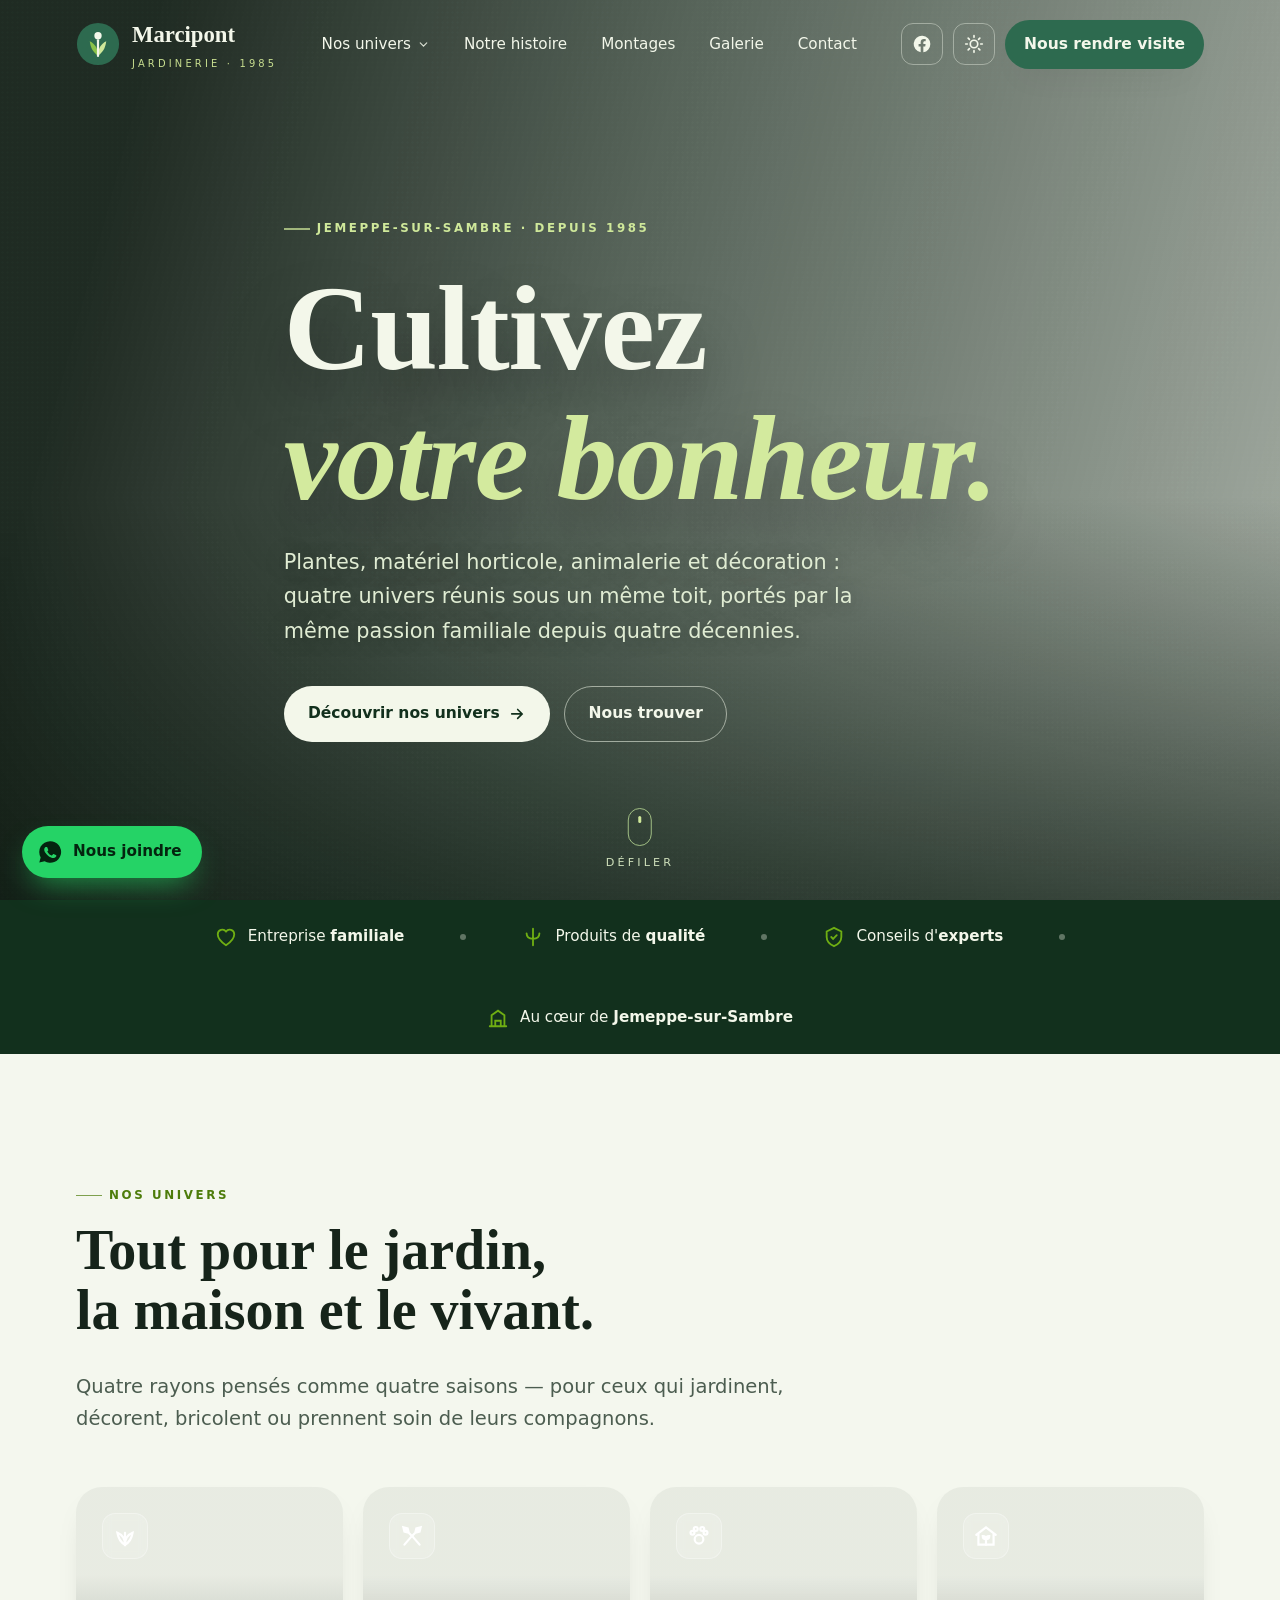
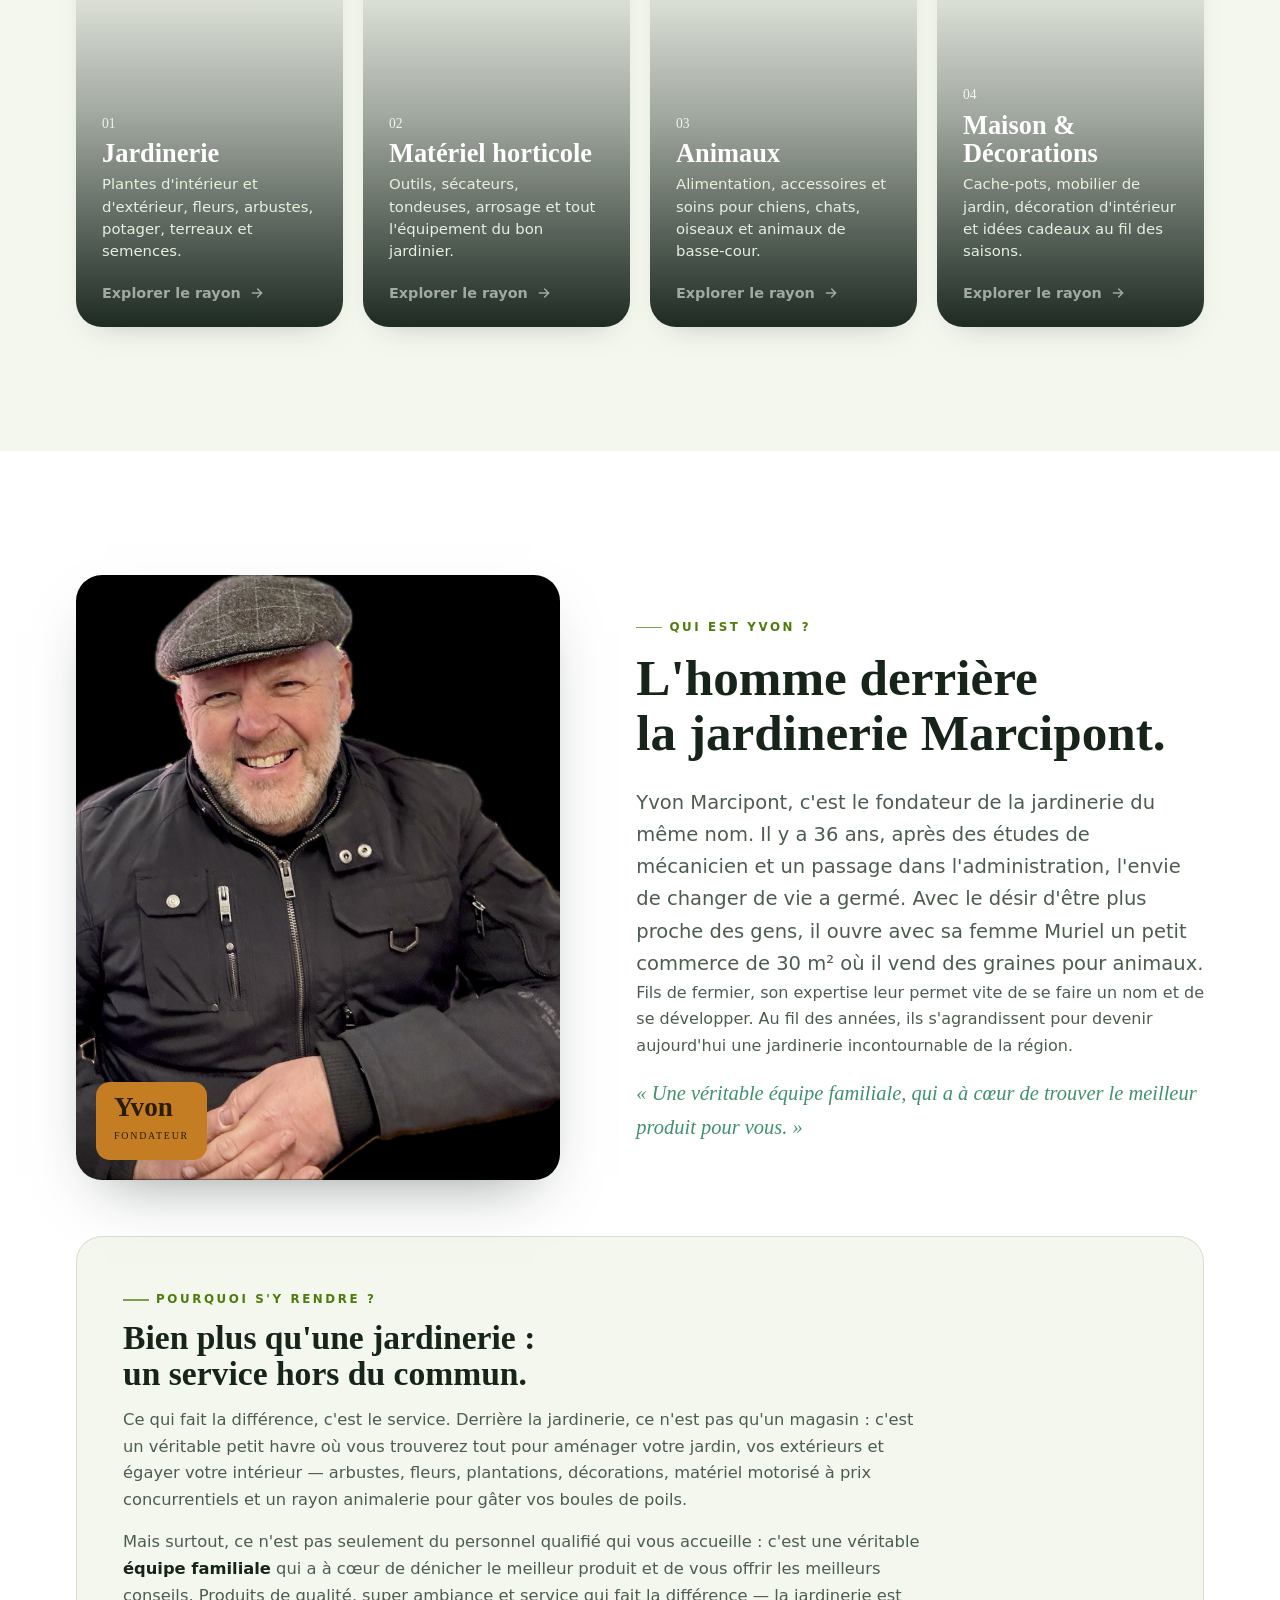
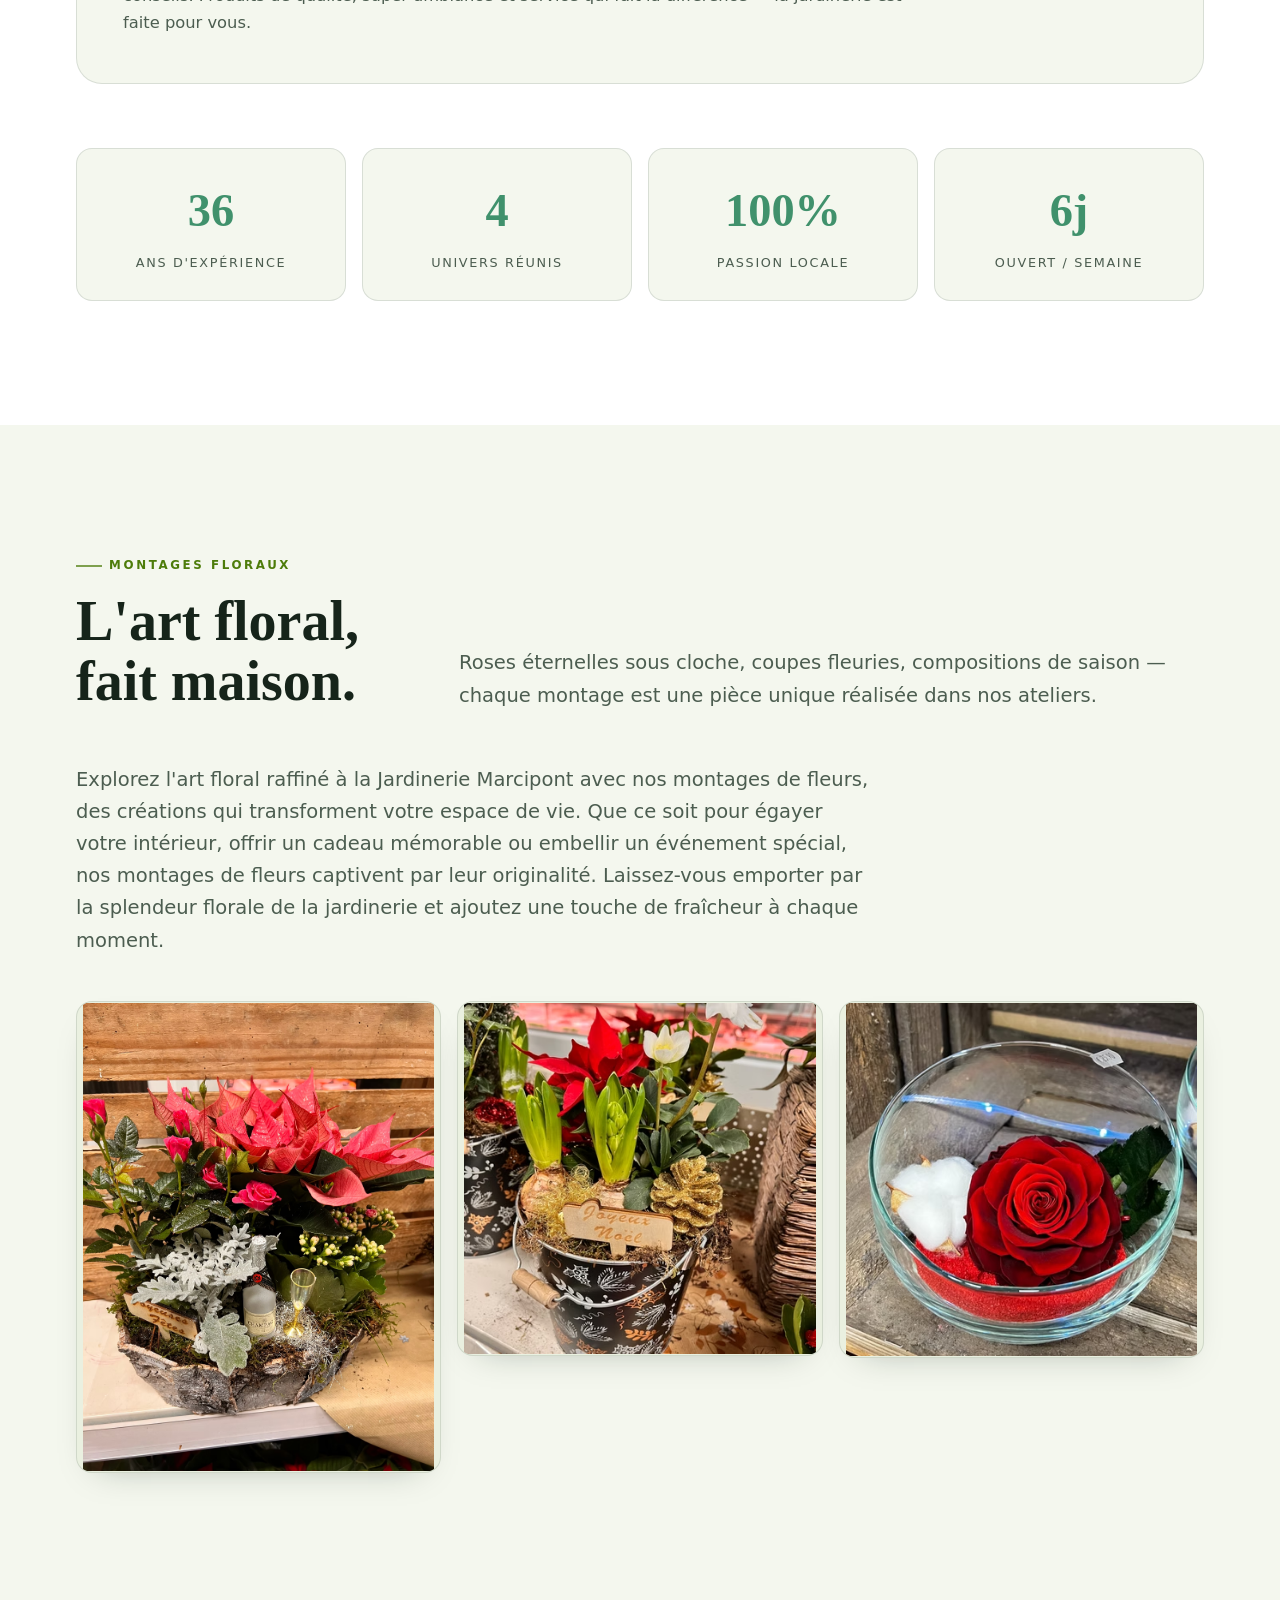
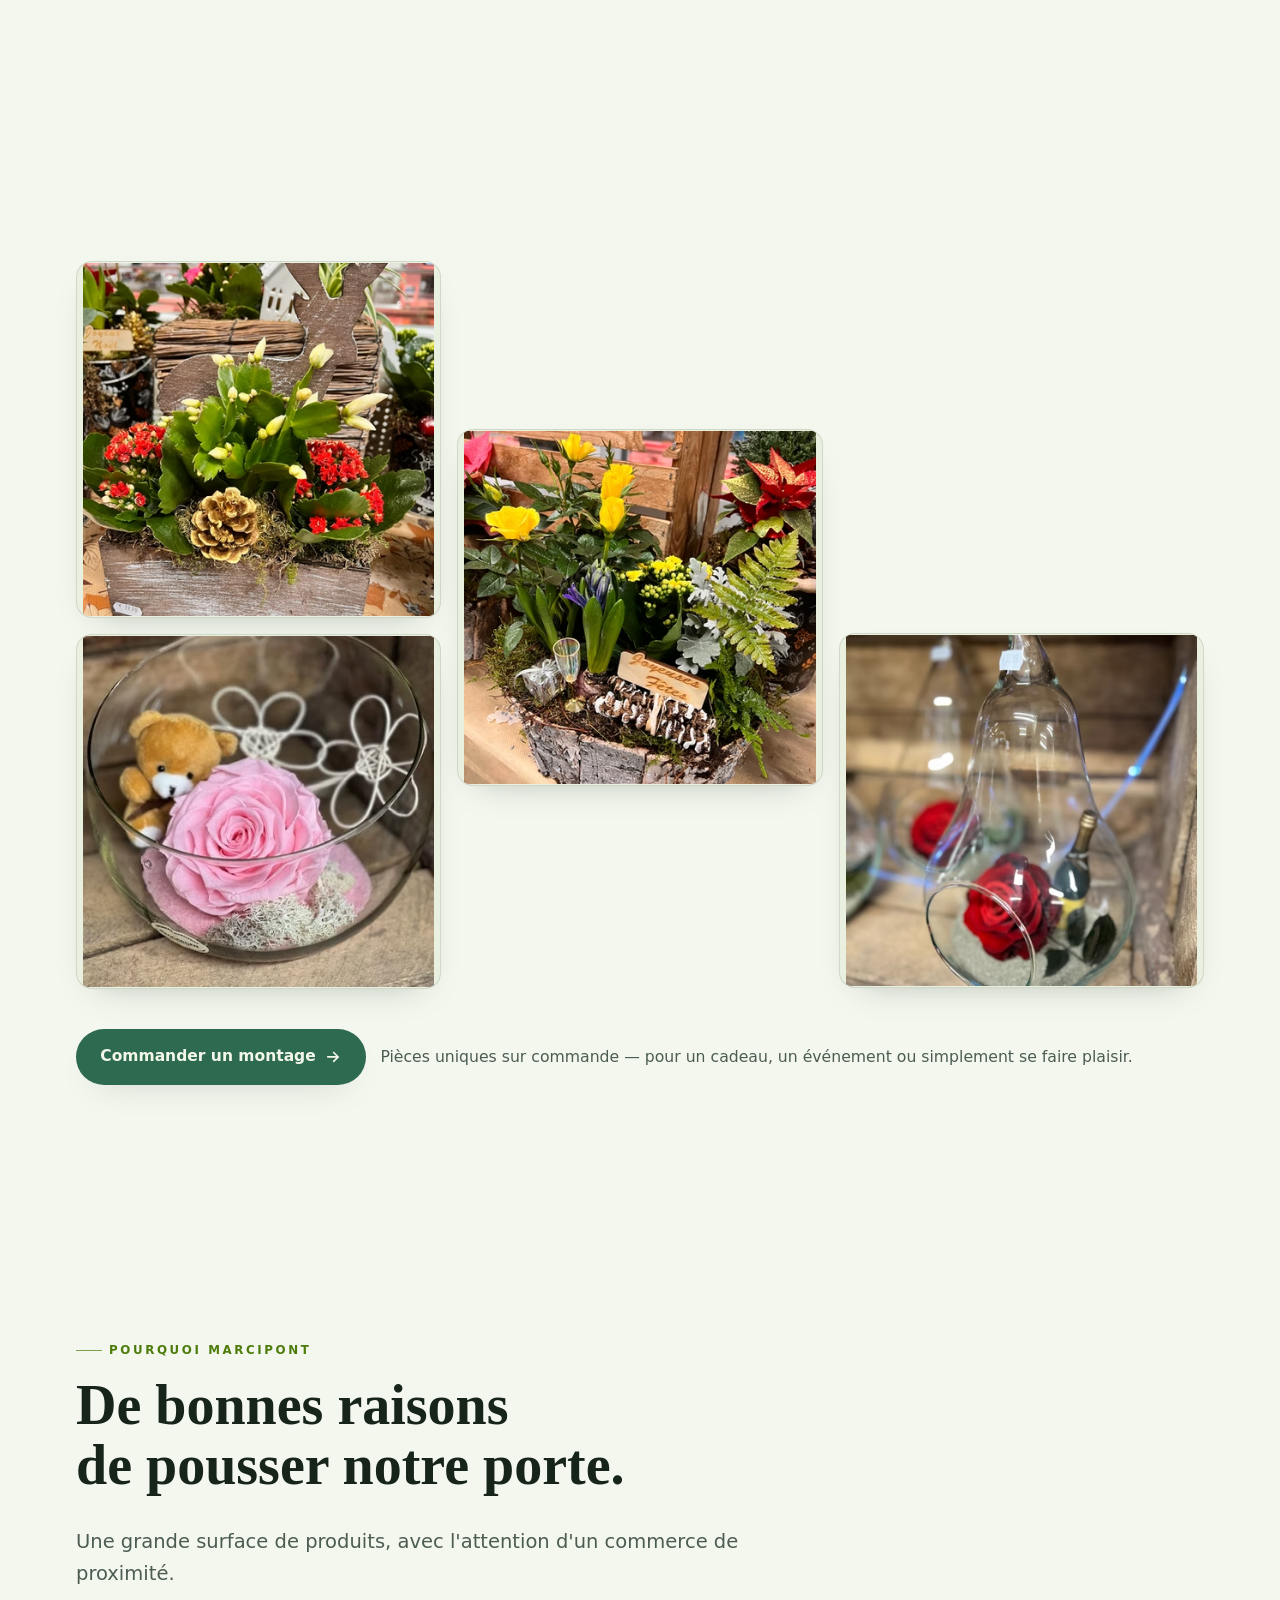
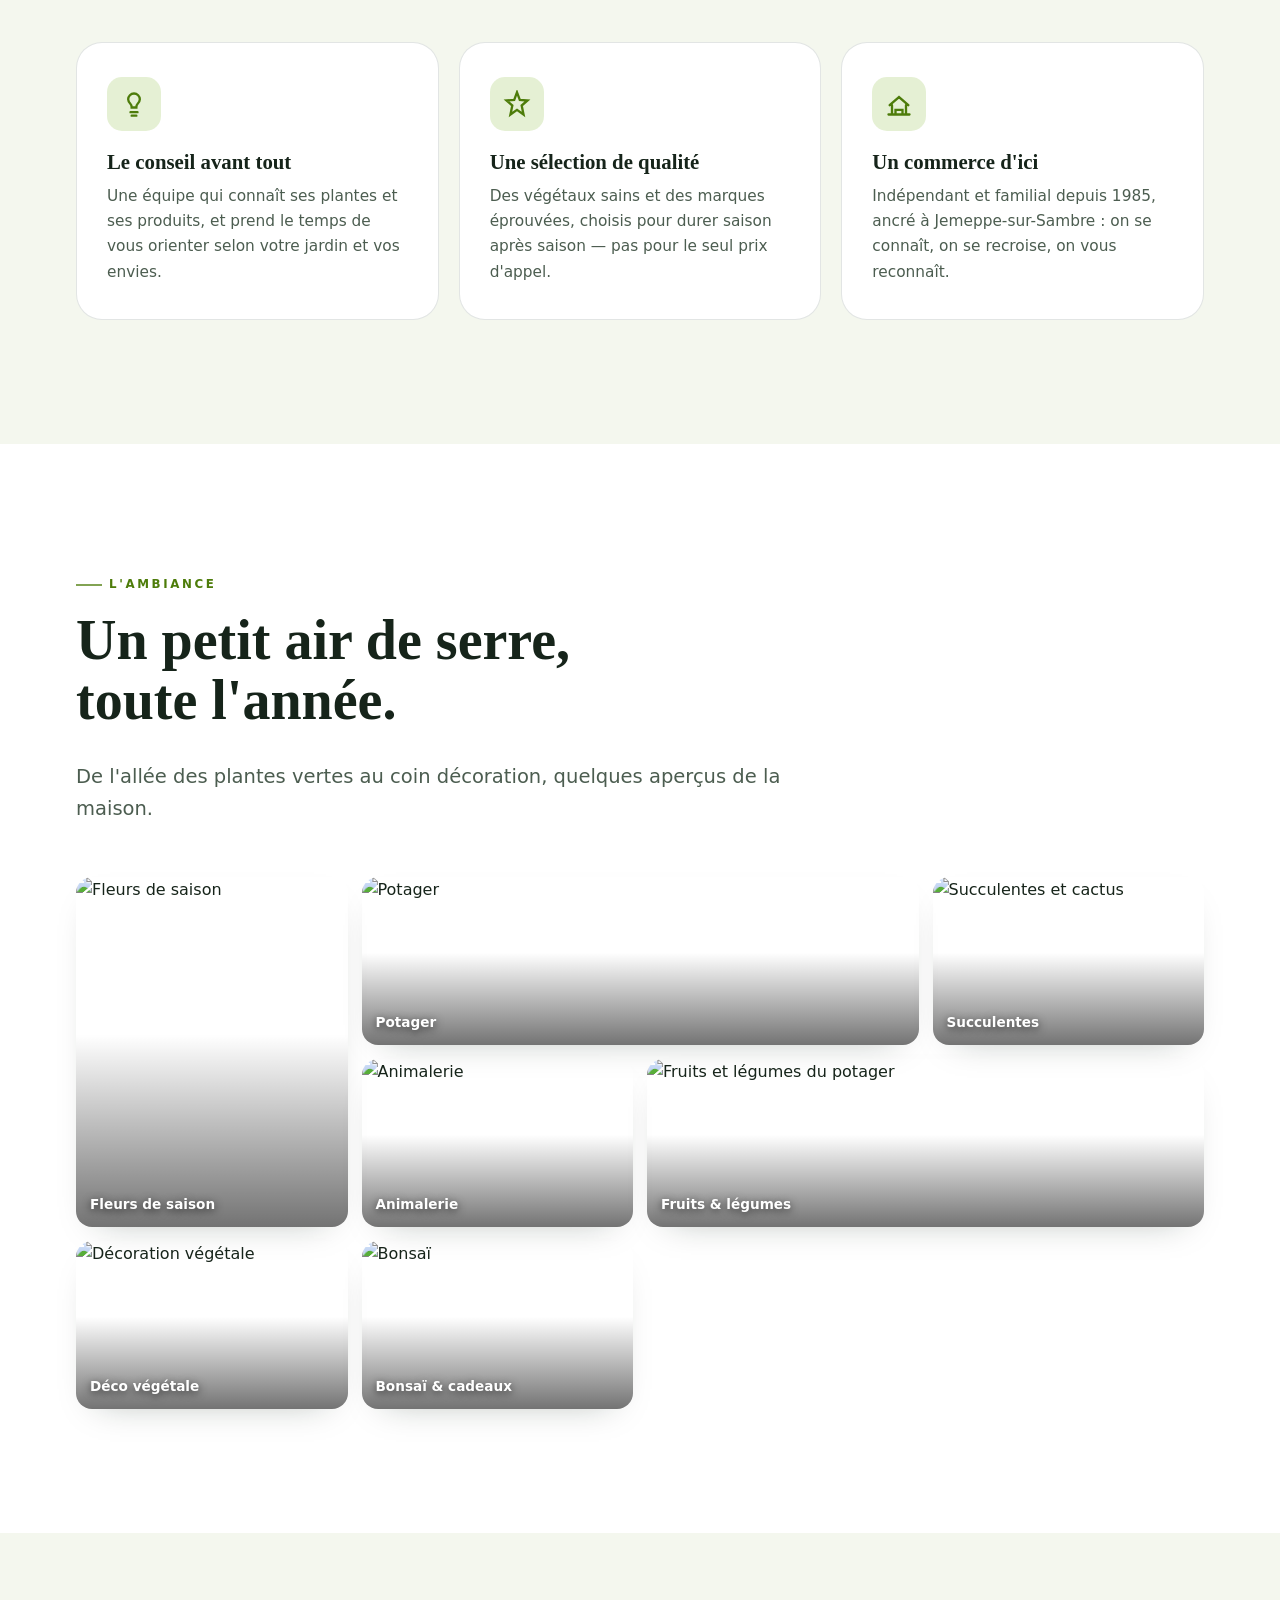
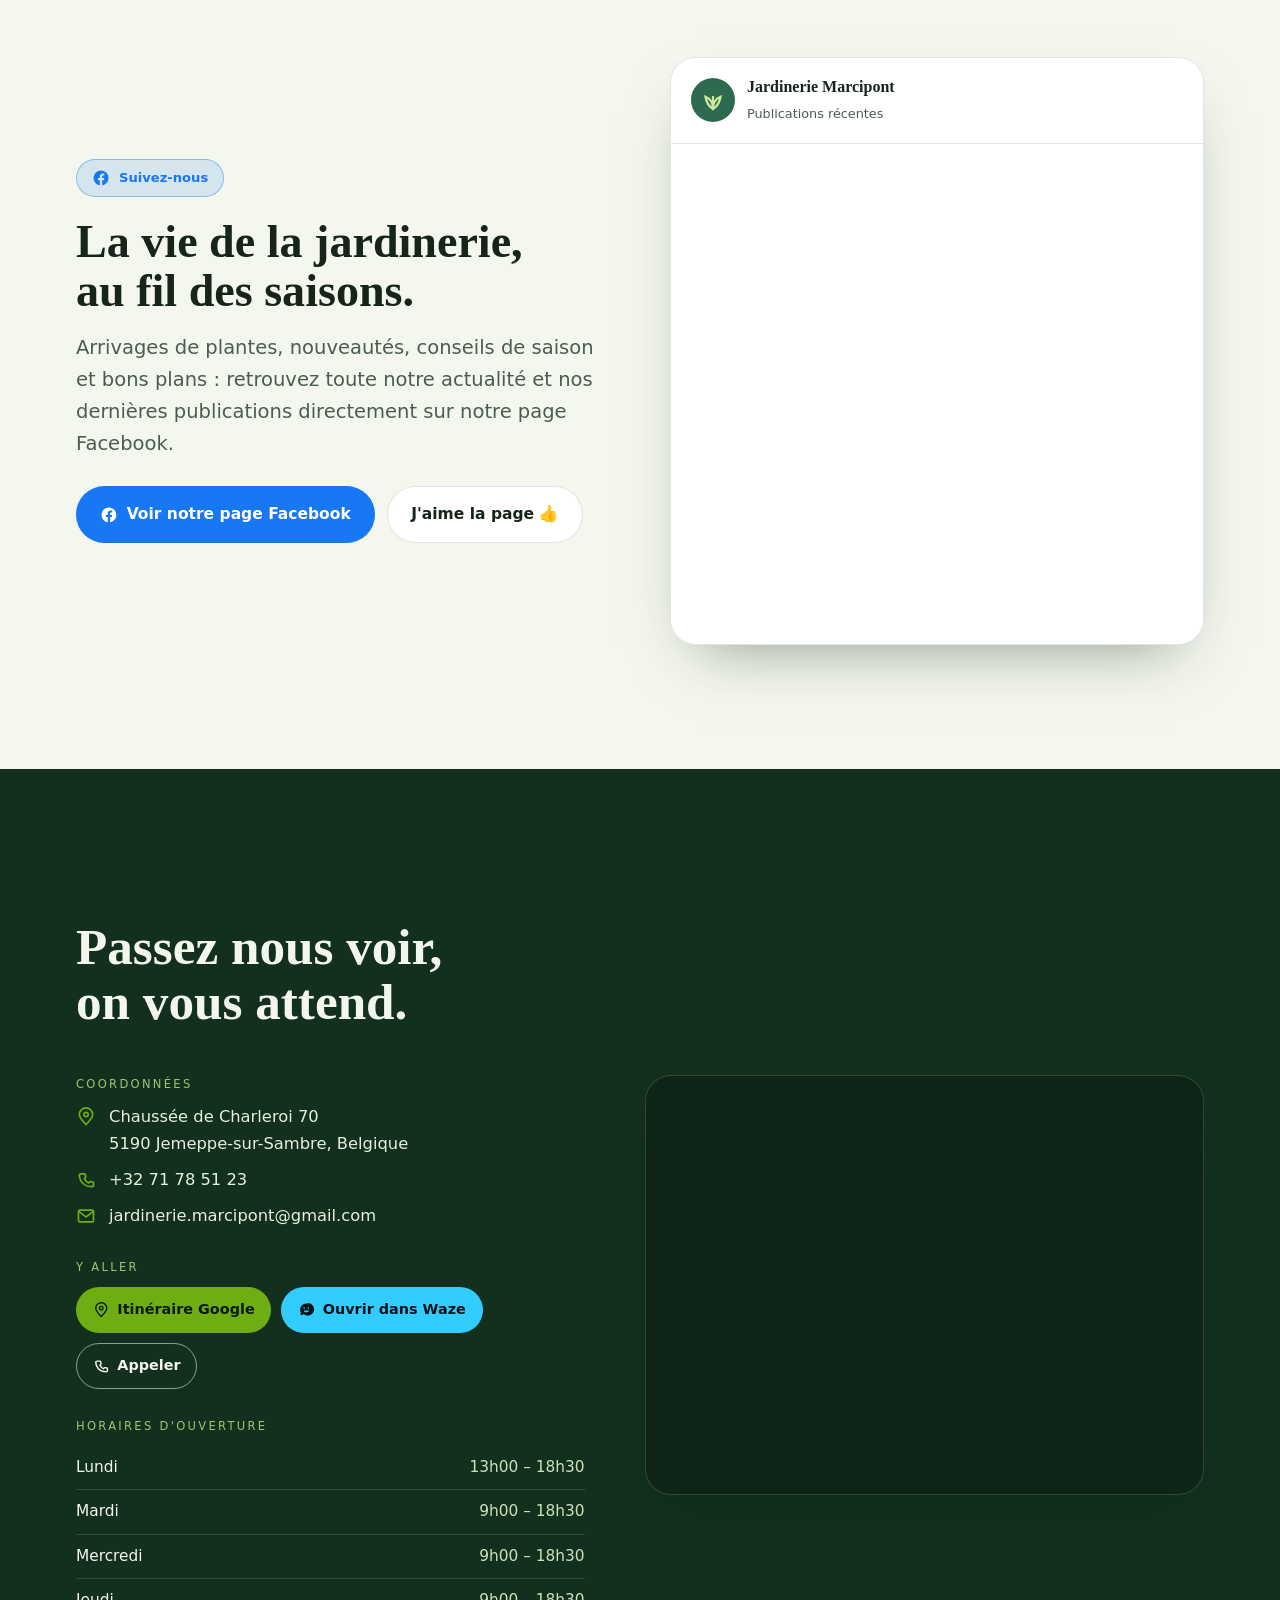
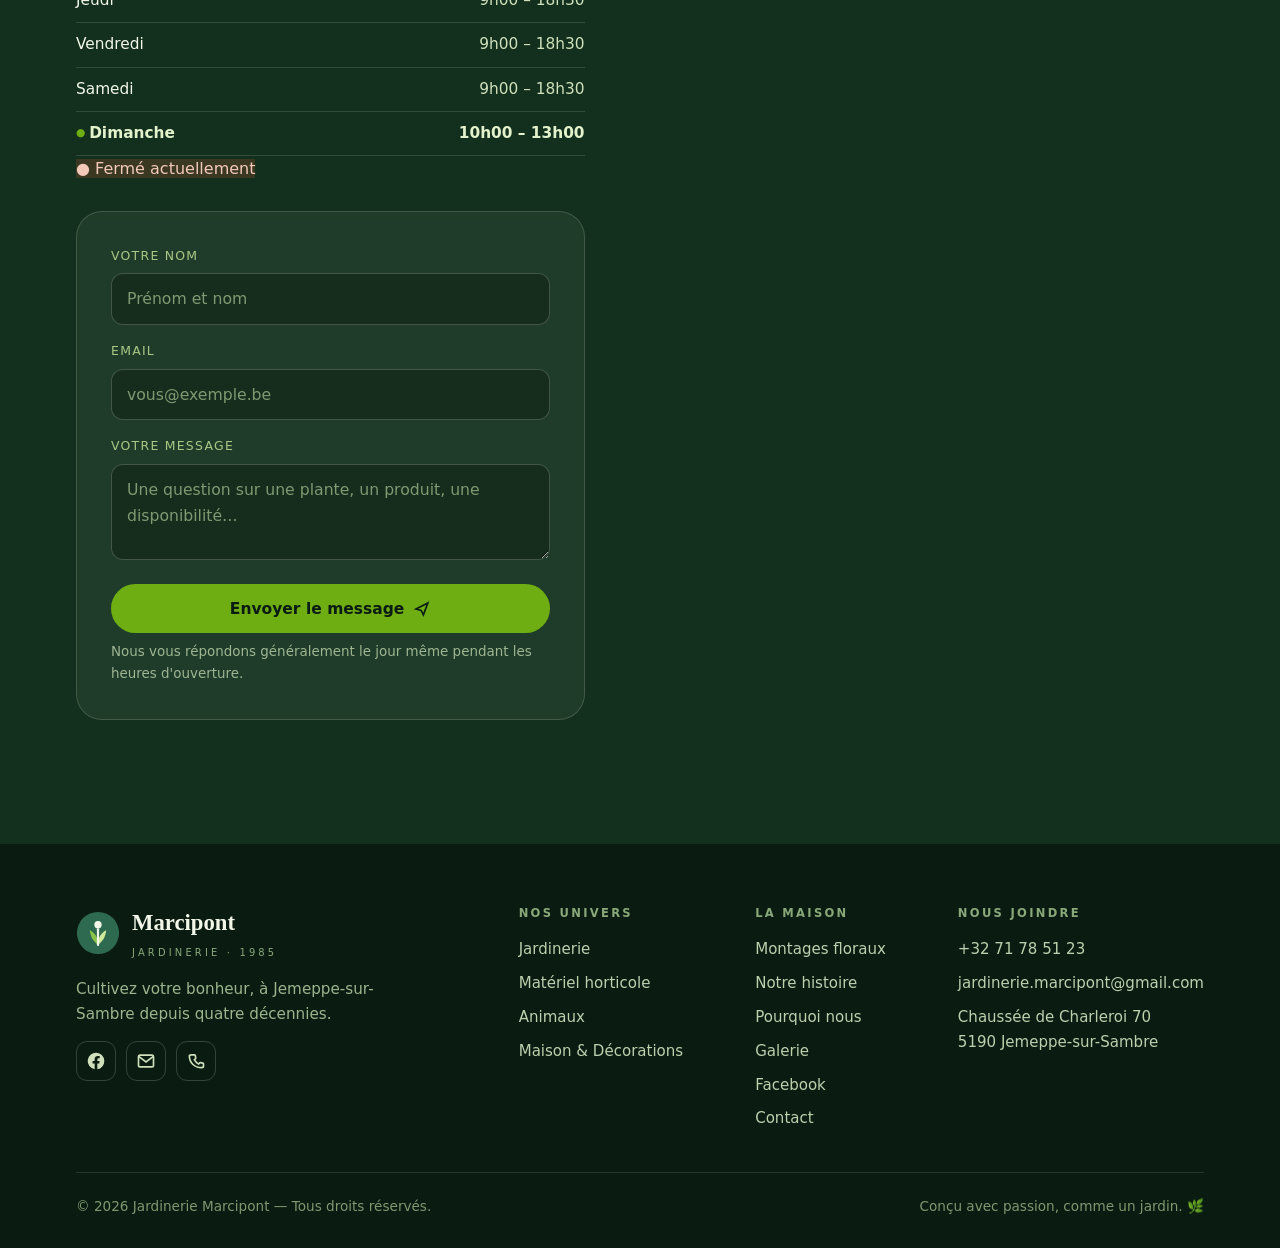
==== commit 0e9715b5: "Fix header mobile: logo + burger seulement (masque Facebook/theme/CTA sur petit ecran) Co-Authored-B" ====
--- a/index.html
+++ b/index.html
@@ -416,7 +416,14 @@
 .lb-next:hover{transform:translateY(-50%) scale(1.06)}
 @media (max-width:560px){.lb-prev{left:8px}.lb-next{right:8px}.lb-btn{width:44px;height:44px}}
 
+.header .tools .btn-primary{white-space:nowrap}
 @media (max-width:900px){.nav{display:none}.burger{display:grid}}
+@media (max-width:760px){
+  .header .tools .icon-btn:not(.burger),.header .tools .btn-primary{display:none}
+  .header-inner{gap:12px}
+  .brand .mark{width:40px;height:40px}
+  .brand-txt b{font-size:1.28rem}
+}
 </style>
 </head>
 <body>
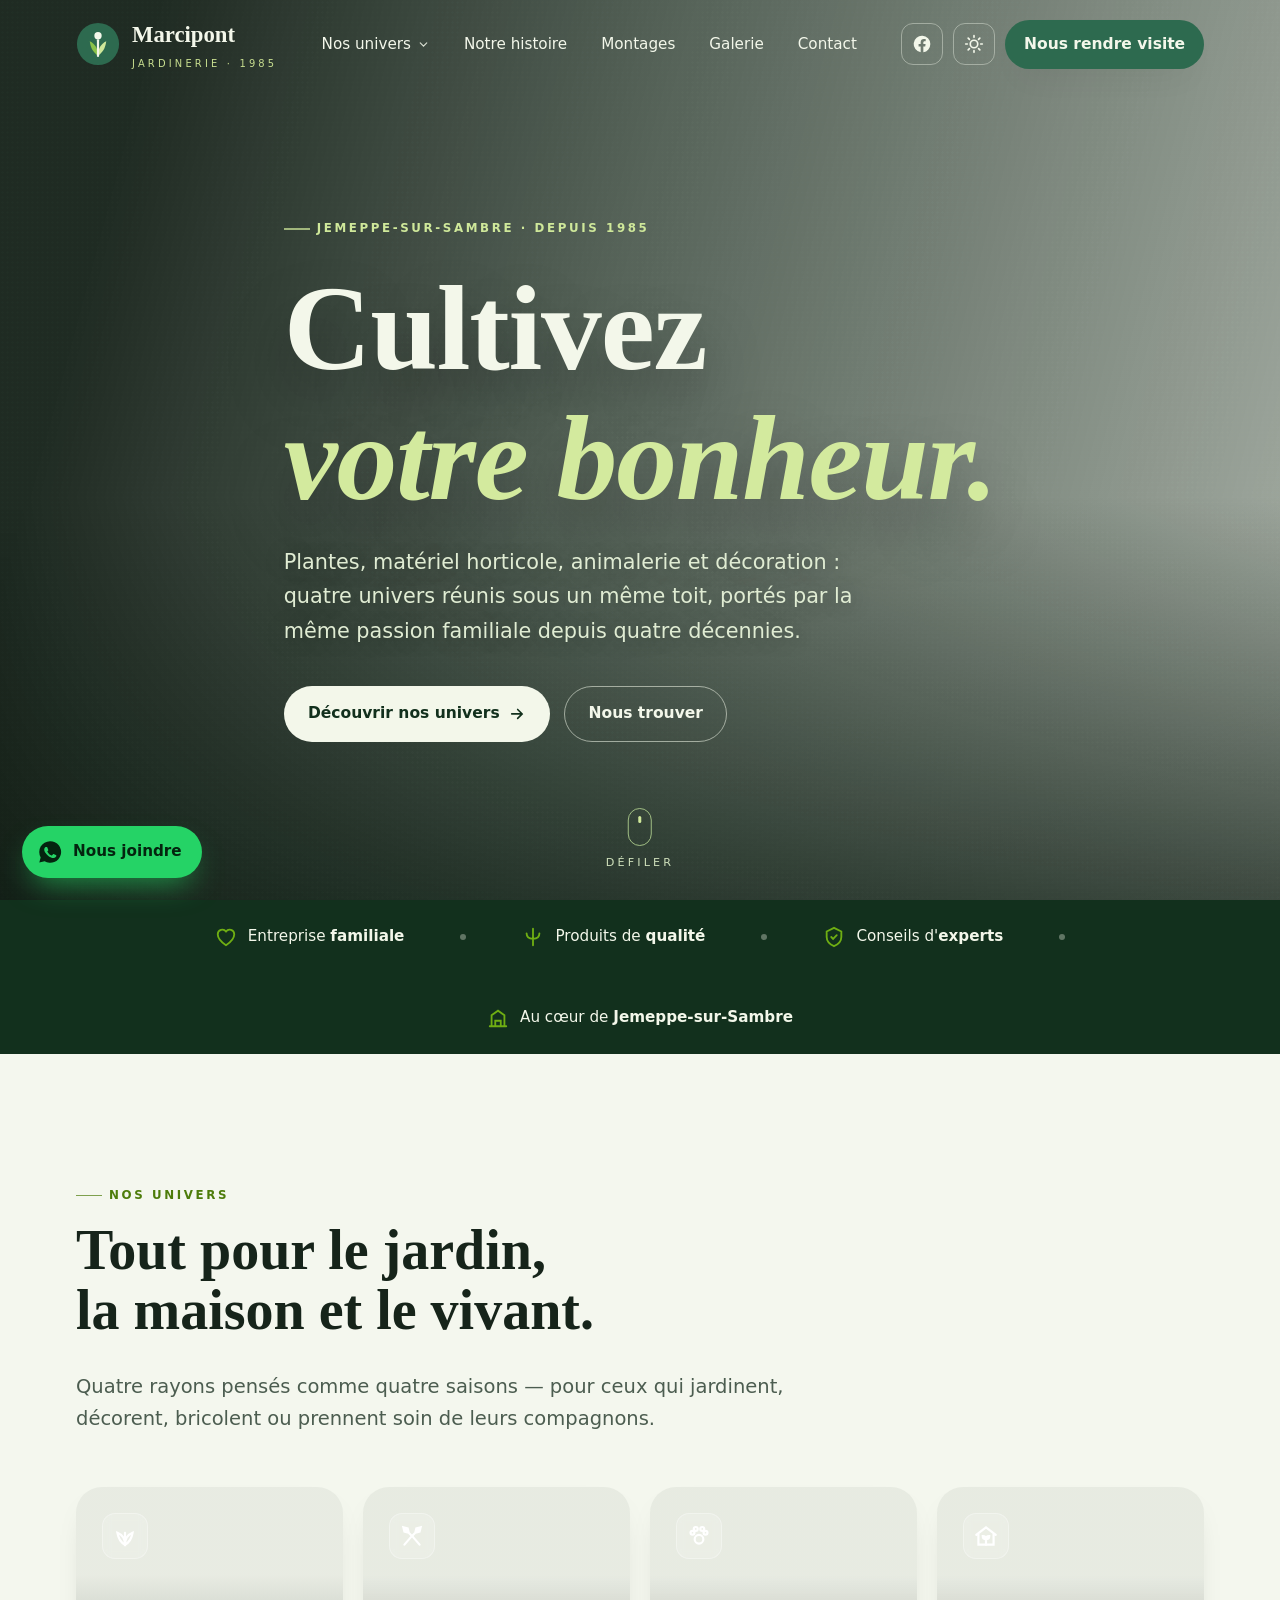
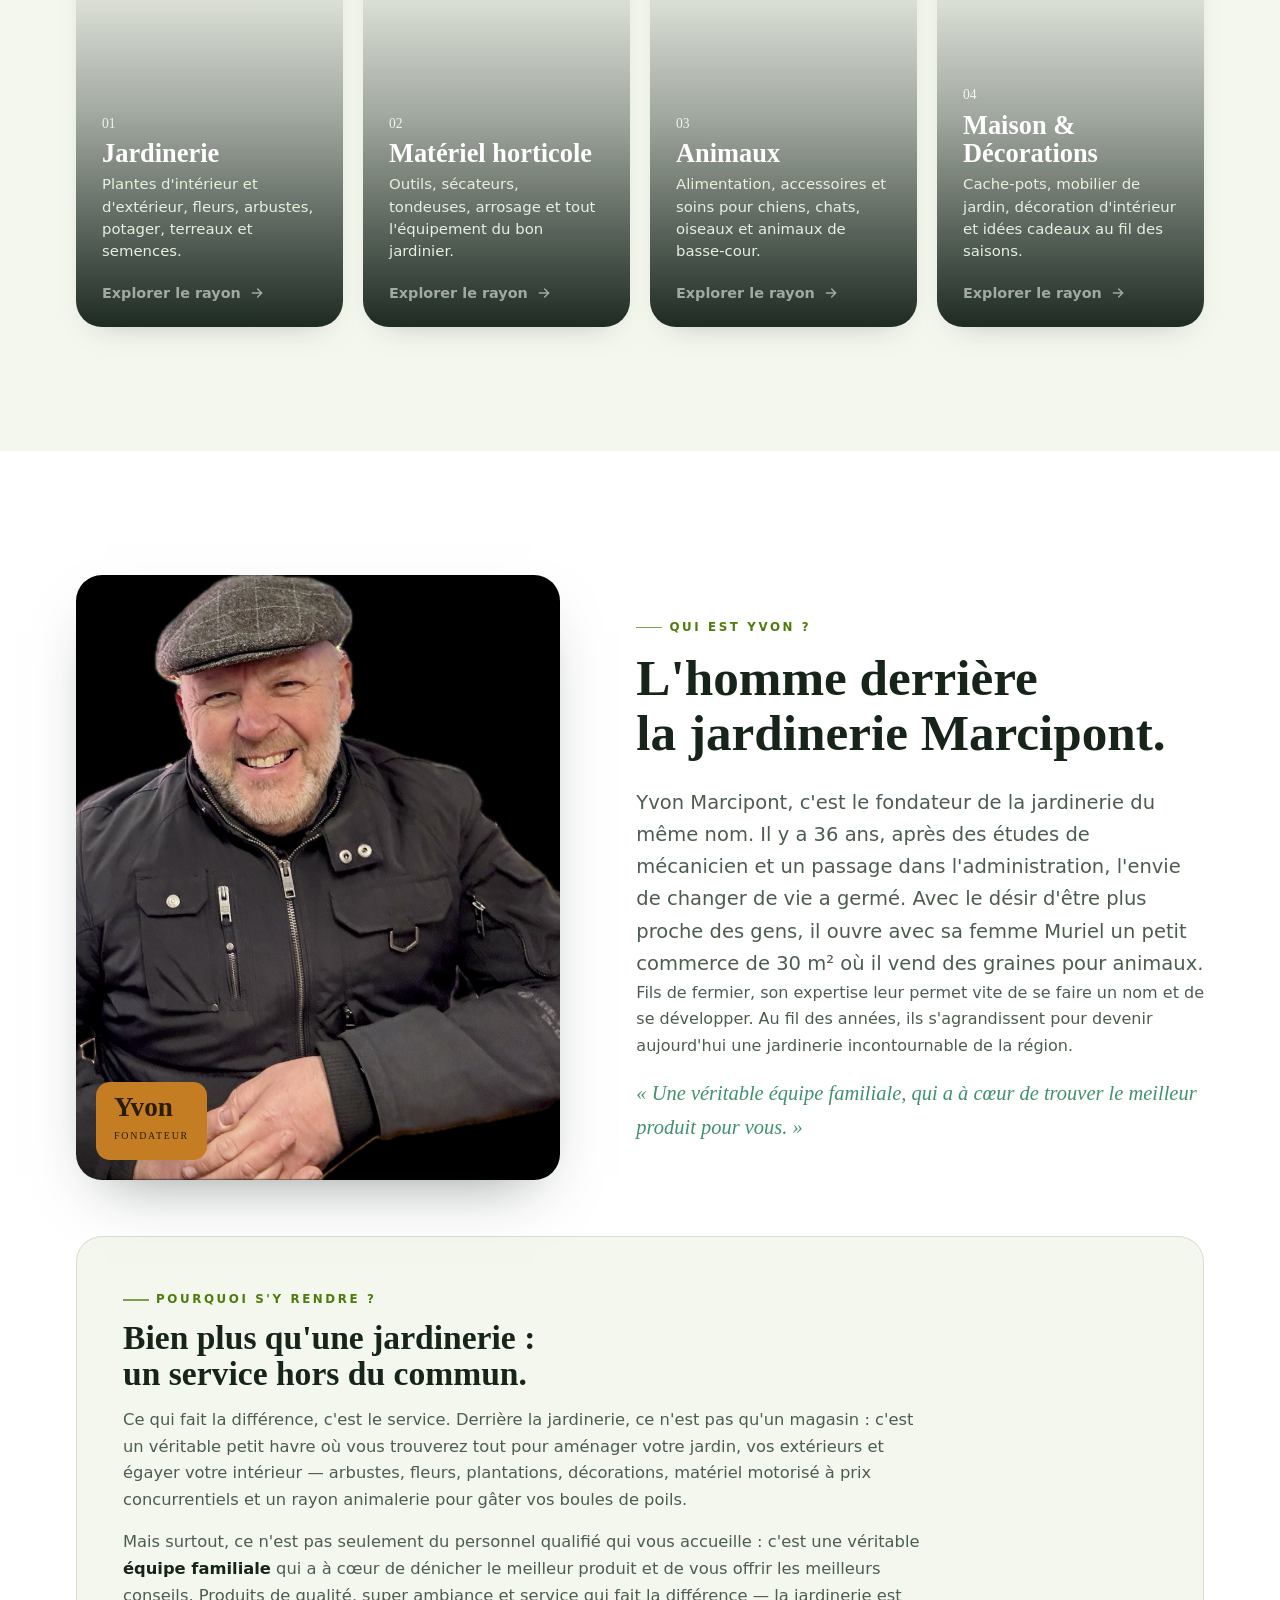
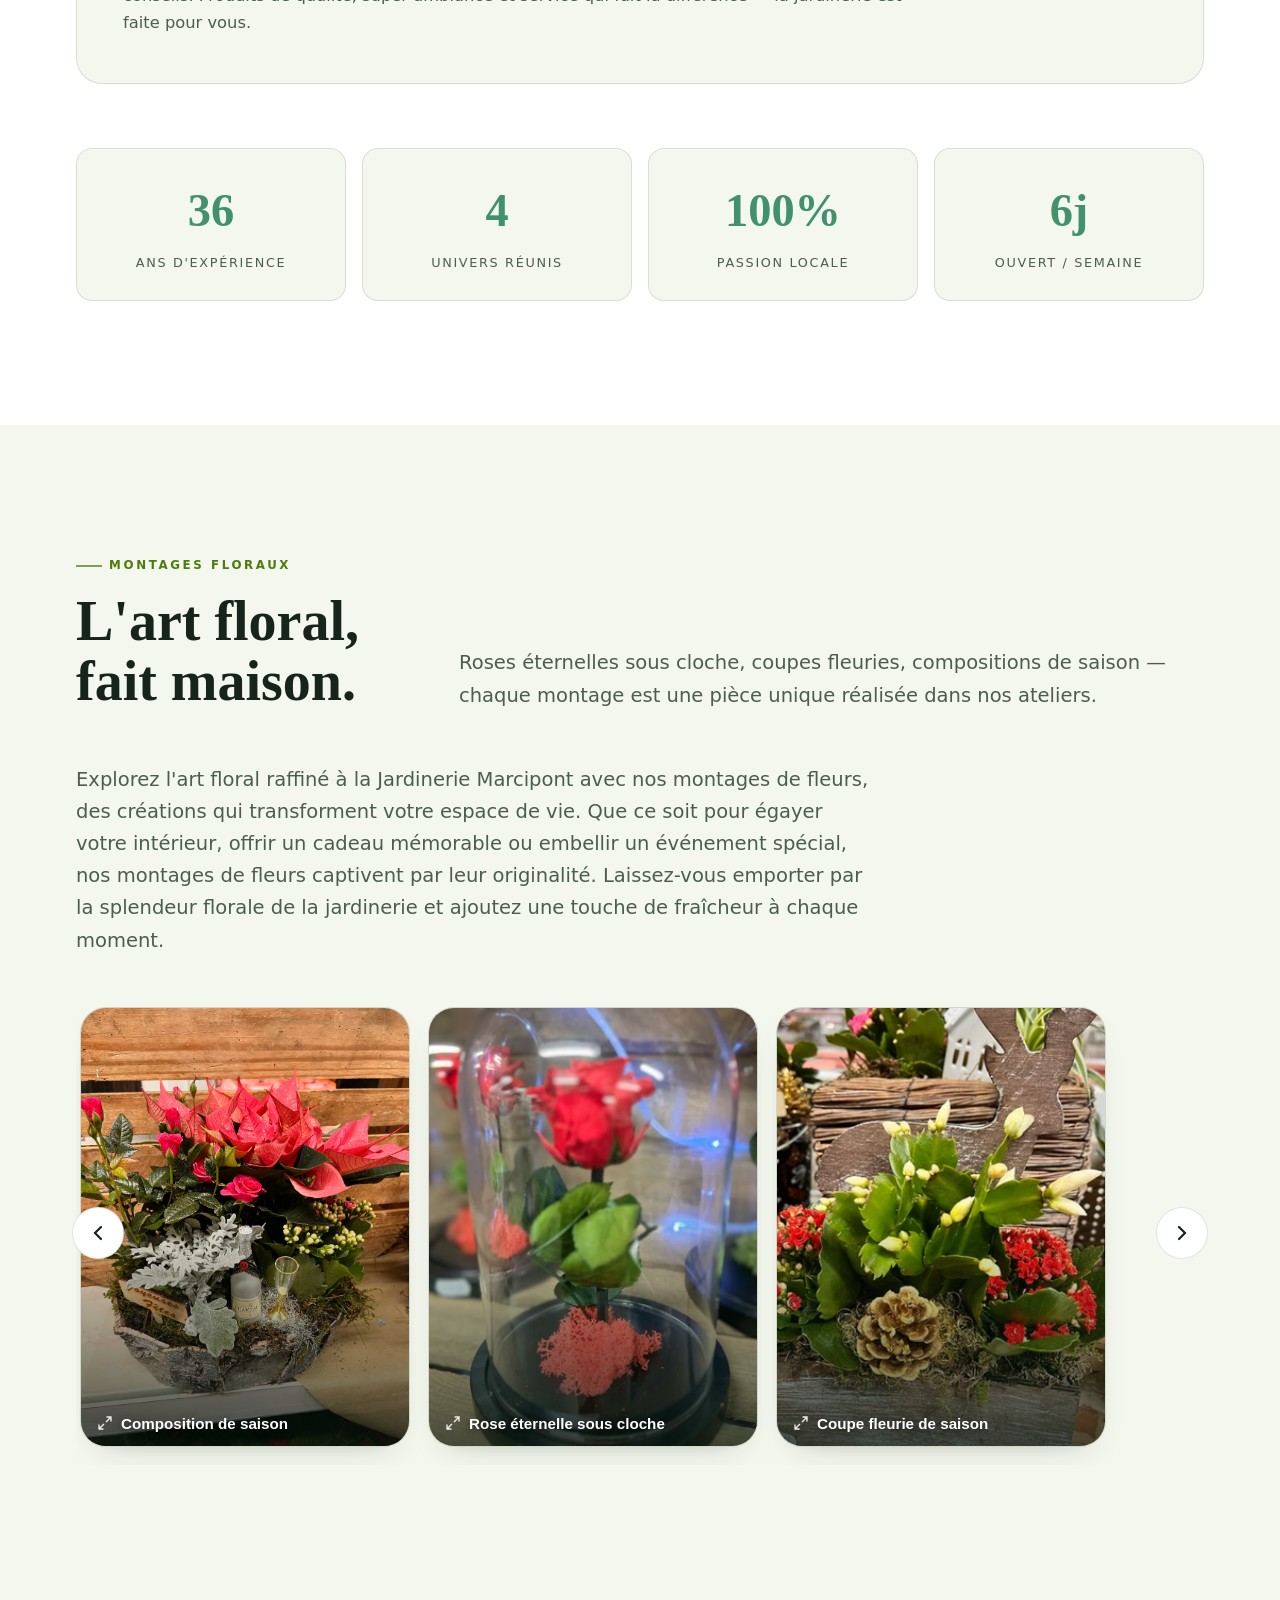
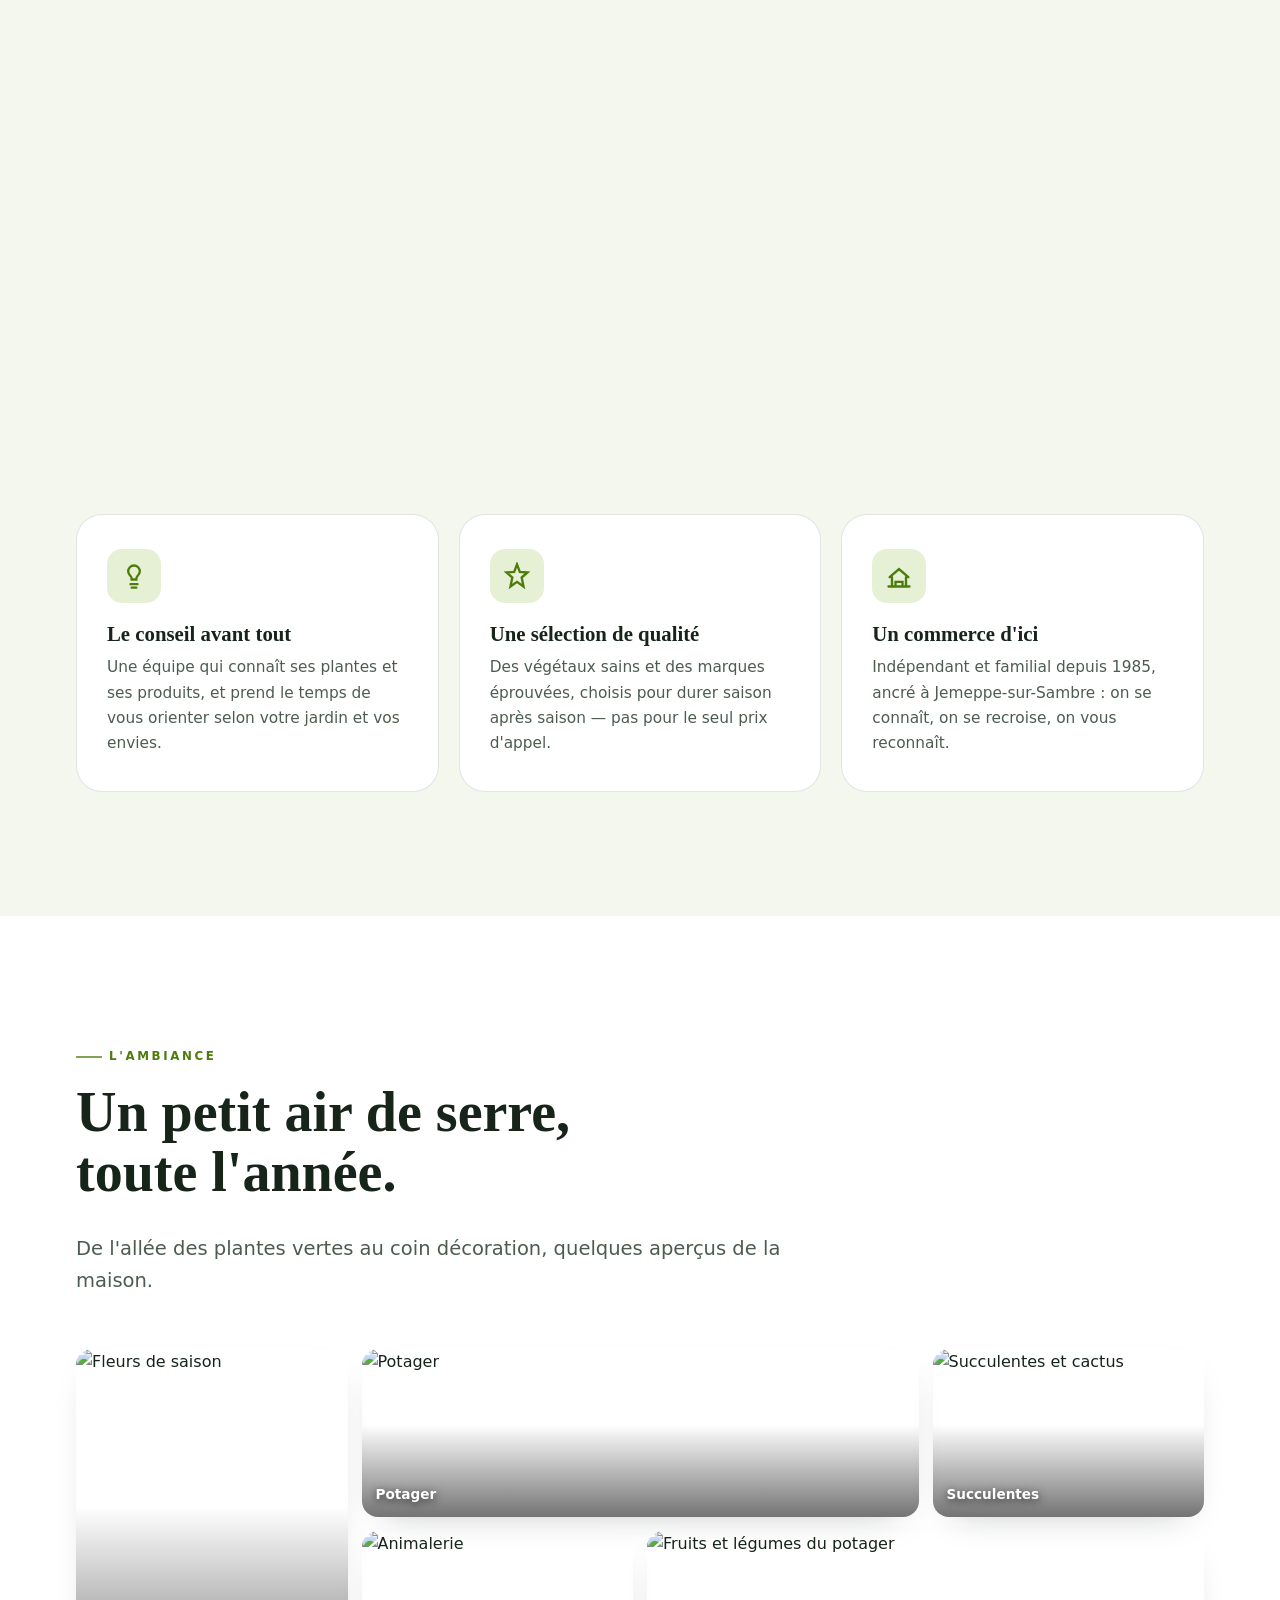
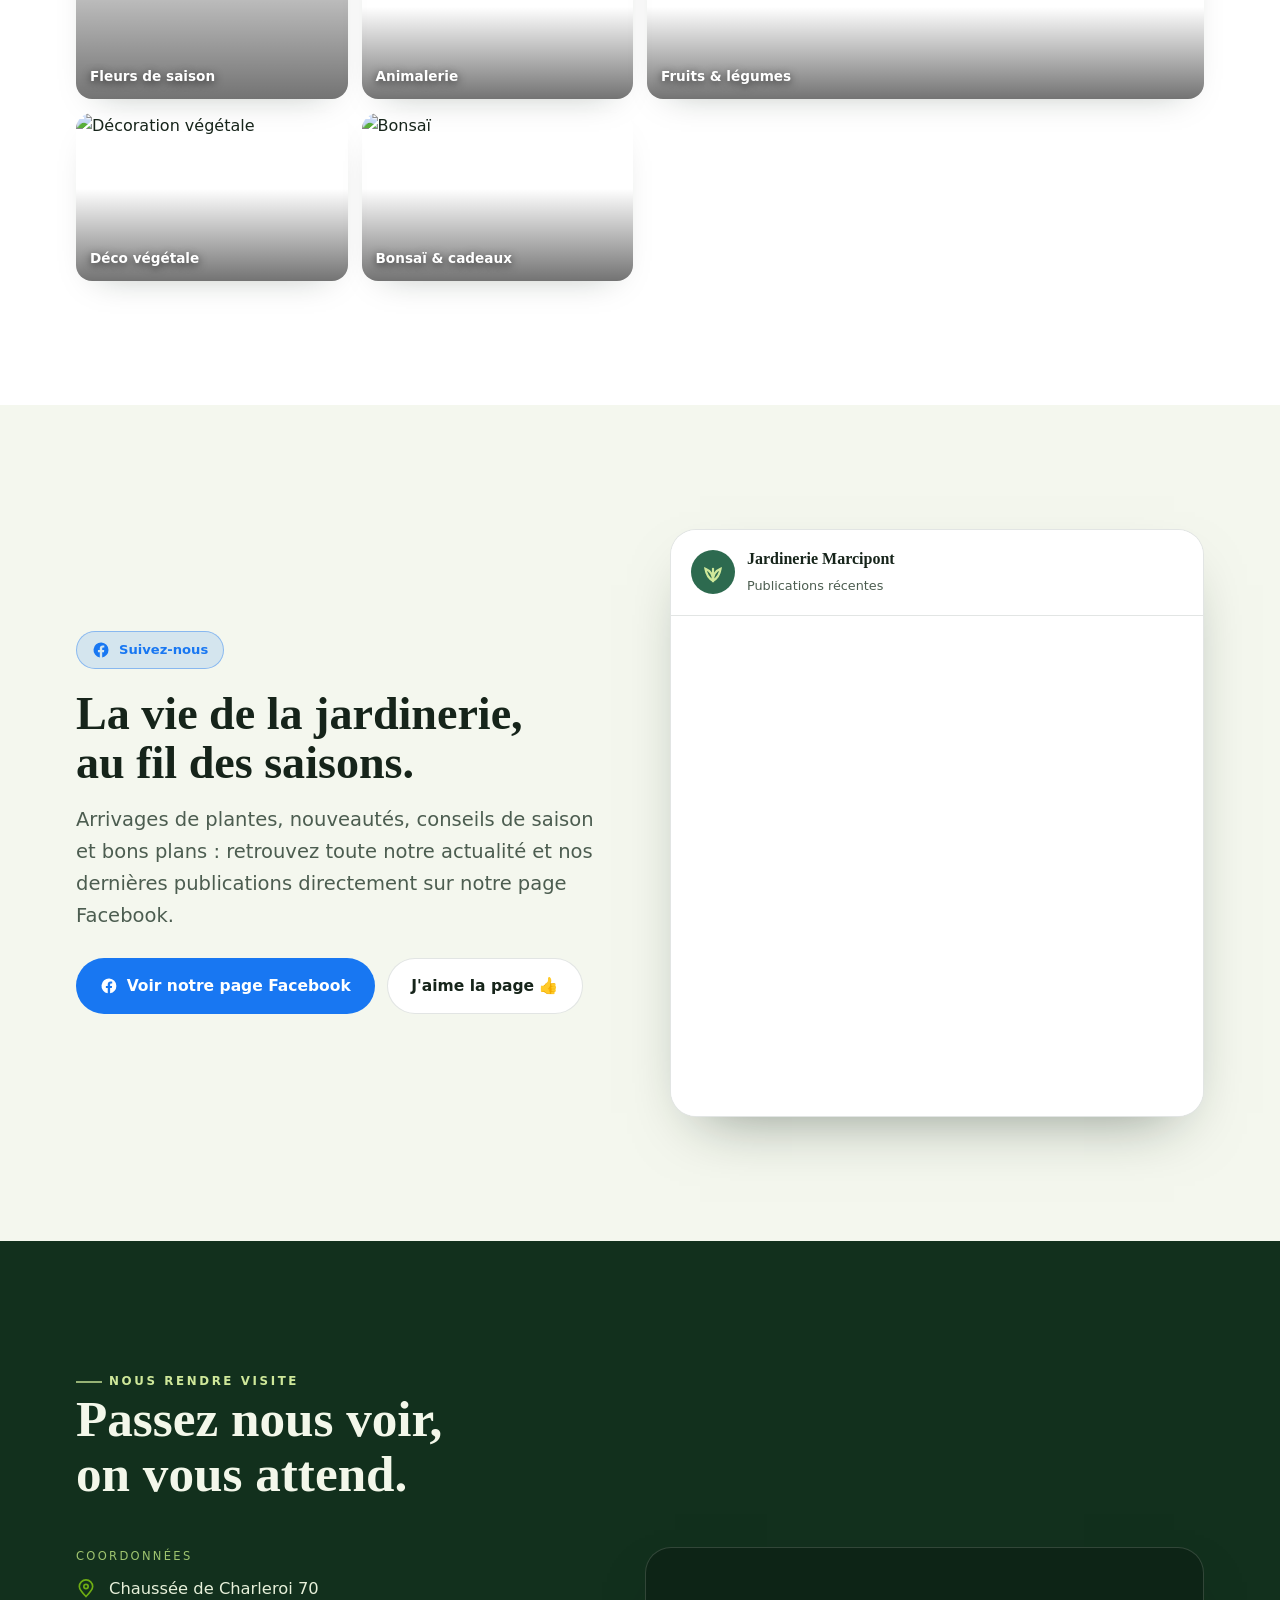
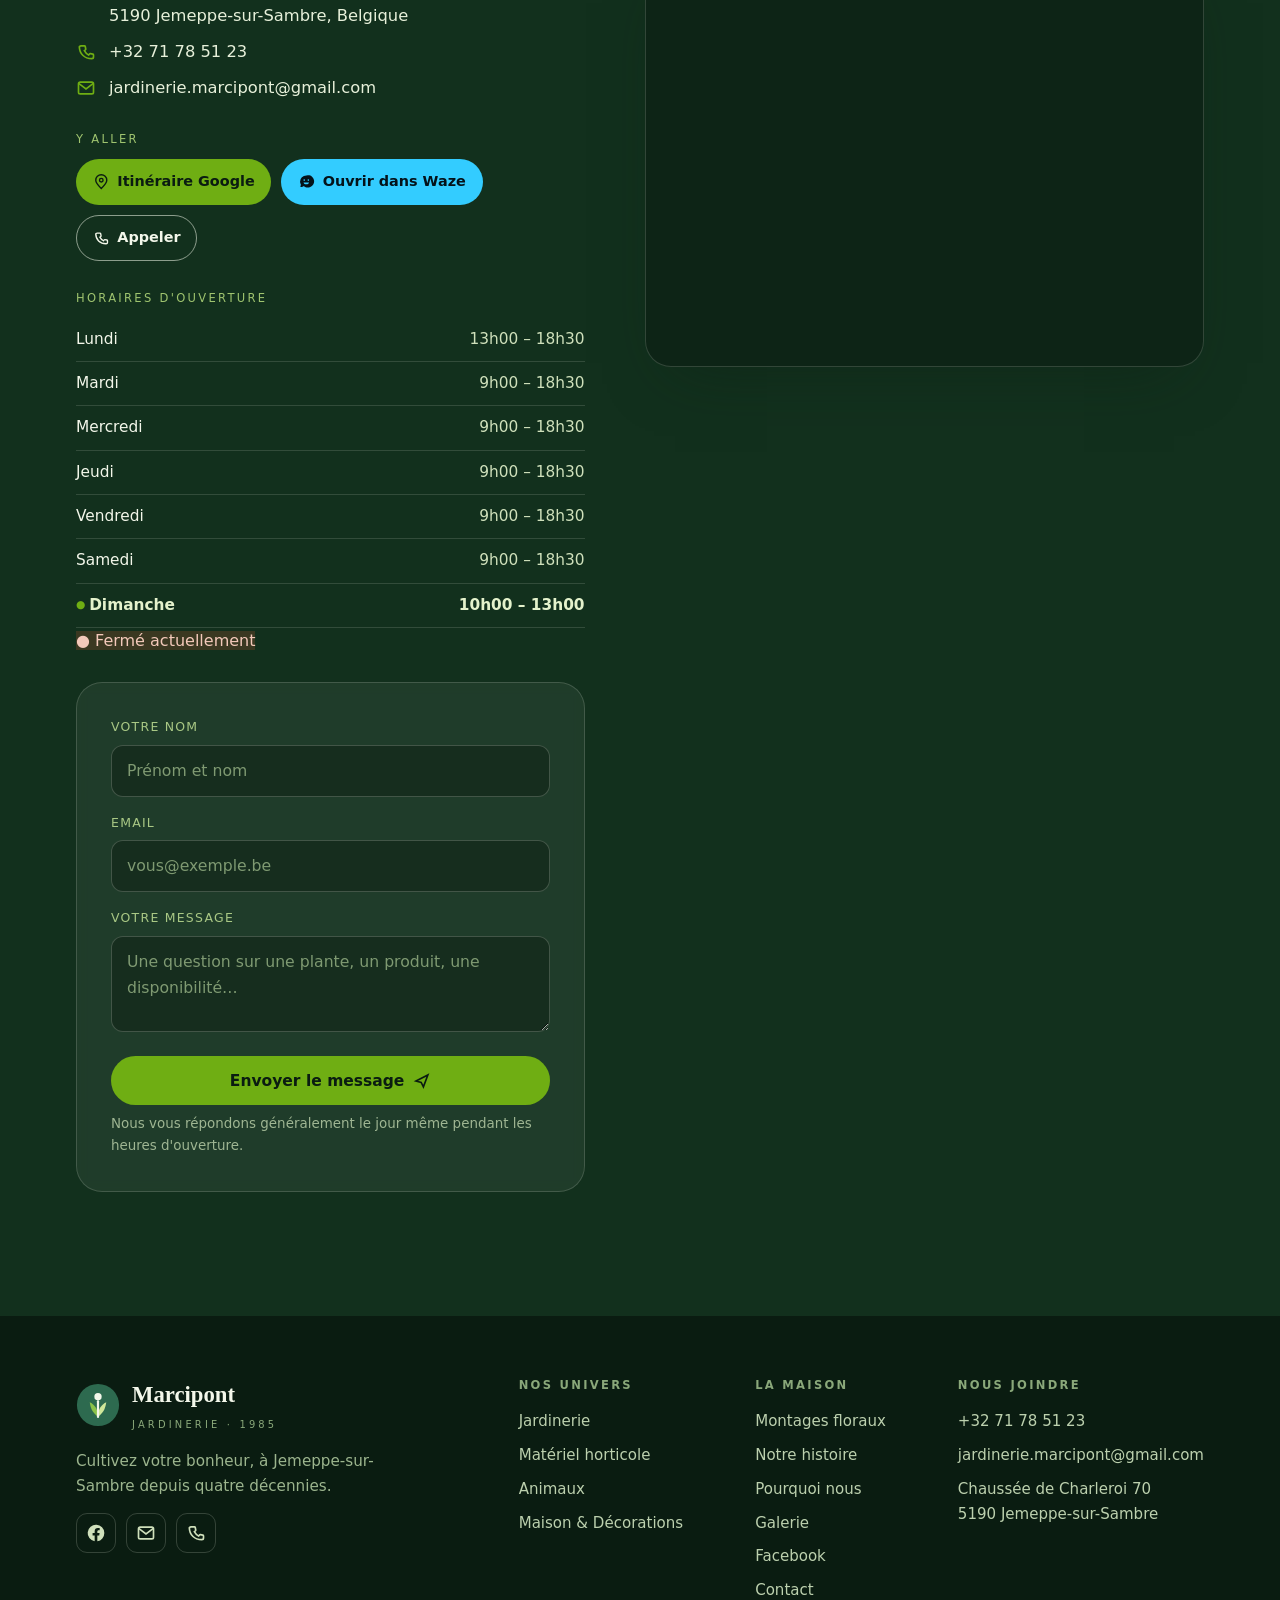
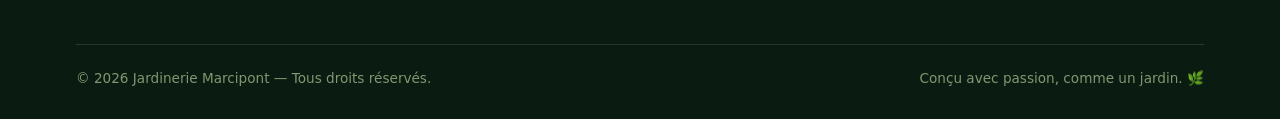
==== commit b8908061: "Montages: remplace la mosaique par un carrousel (fleches, snap tactile, lecture auto, lightbox conse" ====
--- a/index.html
+++ b/index.html
@@ -380,21 +380,22 @@
 /* ============ MONTAGES ============ */
 .montages{background:var(--ground)}
 .mont-intro{max-width:64ch;margin-bottom:44px}
-.mont-masonry{columns:3;column-gap:16px}
-.mont-item{break-inside:avoid;margin:0 0 16px;border-radius:var(--radius);overflow:hidden;position:relative;cursor:zoom-in;
-  box-shadow:var(--shadow-soft);border:1px solid var(--line);display:block;width:100%;background:var(--surface-2)}
-.mont-item img{width:100%;display:block;transition:transform .6s cubic-bezier(.2,.7,.2,1)}
-.mont-item:hover img{transform:scale(1.06)}
-.mont-item::after{content:"";position:absolute;inset:0;background:linear-gradient(180deg,transparent 55%,rgba(6,20,12,.6));opacity:0;transition:opacity .35s}
-.mont-item:hover::after{opacity:1}
-.mont-item .cap{position:absolute;left:14px;bottom:12px;right:14px;color:#fff;font-size:.9rem;font-weight:600;z-index:2;
-  opacity:0;transform:translateY(8px);transition:opacity .35s,transform .35s;text-shadow:0 2px 8px rgba(0,0,0,.6);display:flex;align-items:center;gap:8px}
-.mont-item .cap svg{width:16px;height:16px;flex:none}
-.mont-item:hover .cap{opacity:1;transform:none}
-.mont-cta{display:flex;flex-wrap:wrap;gap:14px;align-items:center;margin-top:40px}
+.mont-carousel{position:relative}
+.mont-track{display:flex;gap:18px;overflow-x:auto;scroll-snap-type:x mandatory;scroll-behavior:smooth;padding:6px 4px 18px;scrollbar-width:none;-ms-overflow-style:none}
+.mont-track::-webkit-scrollbar{display:none}
+.mont-item{flex:0 0 auto;width:min(330px,78vw);aspect-ratio:3/4;scroll-snap-align:center;margin:0;padding:0;border-radius:var(--radius-lg);overflow:hidden;position:relative;cursor:zoom-in;box-shadow:var(--shadow-soft);border:1px solid var(--line);background:var(--surface-2)}
+.mont-item img{width:100%;height:100%;object-fit:cover;display:block;transition:transform .6s cubic-bezier(.2,.7,.2,1)}
+.mont-item:hover img{transform:scale(1.05)}
+.mont-item::after{content:"";position:absolute;inset:0;background:linear-gradient(180deg,transparent 45%,rgba(6,20,12,.72))}
+.mont-item .cap{position:absolute;left:16px;bottom:14px;right:16px;color:#fff;font-size:.95rem;font-weight:600;z-index:2;text-shadow:0 2px 8px rgba(0,0,0,.6);display:flex;align-items:center;gap:8px}
+.mont-item .cap svg{width:16px;height:16px;flex:none;opacity:.9}
+.mc-nav{position:absolute;top:50%;transform:translateY(-50%);z-index:6;width:52px;height:52px;border-radius:50%;background:var(--surface);border:1px solid var(--line);box-shadow:var(--shadow);cursor:pointer;display:grid;place-items:center;color:var(--ink);transition:transform .2s,background .2s,color .2s}
+.mc-nav:hover{background:var(--green);color:var(--cream);transform:translateY(-50%) scale(1.06)}
+.mc-nav svg{width:24px;height:24px}
+.mc-prev{left:-4px}.mc-next{right:-4px}
+.mont-cta{display:flex;flex-wrap:wrap;gap:14px;align-items:center;margin-top:36px}
 .mont-cta p{color:var(--ink-soft);font-size:.98rem}
-@media (max-width:900px){.mont-masonry{columns:2}}
-@media (max-width:560px){.mont-masonry{columns:1}}
+@media (max-width:640px){.mc-nav{display:none}}
 
 /* lightbox */
 .lb{position:fixed;inset:0;z-index:80;background:rgba(6,14,9,.92);display:none;align-items:center;justify-content:center;
@@ -631,7 +632,9 @@
     </div>
     <p class="mont-intro lede reveal">Explorez l'art floral raffiné à la Jardinerie Marcipont avec nos montages de fleurs, des créations qui transforment votre espace de vie. Que ce soit pour égayer votre intérieur, offrir un cadeau mémorable ou embellir un événement spécial, nos montages de fleurs captivent par leur originalité. Laissez-vous emporter par la splendeur florale de la jardinerie et ajoutez une touche de fraîcheur à chaque moment.</p>
 
-    <div class="mont-masonry" id="montMasonry">
+    <div class="mont-carousel">
+      <button class="mc-nav mc-prev" type="button" aria-label="Montages précédents"><svg viewBox="0 0 24 24" fill="none" stroke="currentColor" stroke-width="2.2" stroke-linecap="round"><path d="M15 6l-6 6 6 6"/></svg></button>
+    <div class="mont-track" id="montTrack">
       <button class="mont-item reveal" data-full="images/montages/Marcipont_16.jpg" data-cap="Composition de saison"><img src="images/montages/Marcipont_16.jpg" alt="Composition florale de saison" loading="lazy" /><span class="cap"><svg viewBox="0 0 24 24" fill="none" stroke="currentColor" stroke-width="2" stroke-linecap="round"><path d="M15 3h6v6M9 21H3v-6M21 3l-7 7M3 21l7-7"/></svg>Composition de saison</span></button>
       <button class="mont-item reveal d1" data-full="images/montages/Marcipont_2.jpg" data-cap="Rose éternelle sous cloche"><img src="images/montages/Marcipont_2.jpg" alt="Rose éternelle sous cloche de verre" loading="lazy" /><span class="cap"><svg viewBox="0 0 24 24" fill="none" stroke="currentColor" stroke-width="2" stroke-linecap="round"><path d="M15 3h6v6M9 21H3v-6M21 3l-7 7M3 21l7-7"/></svg>Rose éternelle sous cloche</span></button>
       <button class="mont-item reveal d2" data-full="images/montages/Marcipont_6.jpg" data-cap="Coupe fleurie de saison"><img src="images/montages/Marcipont_6.jpg" alt="Coupe fleurie de saison" loading="lazy" /><span class="cap"><svg viewBox="0 0 24 24" fill="none" stroke="currentColor" stroke-width="2" stroke-linecap="round"><path d="M15 3h6v6M9 21H3v-6M21 3l-7 7M3 21l7-7"/></svg>Coupe fleurie de saison</span></button>
@@ -644,6 +647,8 @@
       <button class="mont-item reveal" data-full="images/montages/Marcipont_12.jpg" data-cap="Rose poudrée sous cloche"><img src="images/montages/Marcipont_12.jpg" alt="Rose poudrée sous cloche de verre" loading="lazy" /><span class="cap"><svg viewBox="0 0 24 24" fill="none" stroke="currentColor" stroke-width="2" stroke-linecap="round"><path d="M15 3h6v6M9 21H3v-6M21 3l-7 7M3 21l7-7"/></svg>Rose poudrée sous cloche</span></button>
       <button class="mont-item reveal d1" data-full="images/montages/Marcipont_1.jpg" data-cap="Nos créations en vitrine"><img src="images/montages/Marcipont_1.jpg" alt="Créations florales exposées en vitrine" loading="lazy" /><span class="cap"><svg viewBox="0 0 24 24" fill="none" stroke="currentColor" stroke-width="2" stroke-linecap="round"><path d="M15 3h6v6M9 21H3v-6M21 3l-7 7M3 21l7-7"/></svg>Nos créations en vitrine</span></button>
       <button class="mont-item reveal d2" data-full="images/montages/Marcipont_14.jpg" data-cap="Rose suspendue"><img src="images/montages/Marcipont_14.jpg" alt="Rose rouge dans une cloche suspendue" loading="lazy" /><span class="cap"><svg viewBox="0 0 24 24" fill="none" stroke="currentColor" stroke-width="2" stroke-linecap="round"><path d="M15 3h6v6M9 21H3v-6M21 3l-7 7M3 21l7-7"/></svg>Rose suspendue</span></button>
+    </div>
+      <button class="mc-nav mc-next" type="button" aria-label="Montages suivants"><svg viewBox="0 0 24 24" fill="none" stroke="currentColor" stroke-width="2.2" stroke-linecap="round"><path d="M9 6l6 6-6 6"/></svg></button>
     </div>
 
     <div class="mont-cta reveal">
@@ -977,6 +982,23 @@
     else if(e.key==="ArrowRight")show(idx+1);
   });
 
+  /* carrousel montages */
+  var mTrack=document.getElementById("montTrack");
+  if(mTrack){
+    var mStep=function(){var it=mTrack.querySelector(".mont-item");return it?it.getBoundingClientRect().width+18:340;};
+    var mPrev=document.querySelector(".mc-prev"),mNext=document.querySelector(".mc-next");
+    if(mPrev)mPrev.addEventListener("click",function(){mTrack.scrollBy({left:-mStep(),behavior:reduce?"auto":"smooth"});});
+    if(mNext)mNext.addEventListener("click",function(){mTrack.scrollBy({left:mStep(),behavior:reduce?"auto":"smooth"});});
+    if(!reduce){
+      var mAuto=setInterval(function(){
+        if(document.hidden)return;
+        if(mTrack.scrollLeft+mTrack.clientWidth>=mTrack.scrollWidth-6){mTrack.scrollTo({left:0,behavior:"smooth"});}
+        else mTrack.scrollBy({left:mStep(),behavior:"smooth"});
+      },4500);
+      ["pointerdown","wheel","touchstart","mouseenter"].forEach(function(ev){mTrack.addEventListener(ev,function(){clearInterval(mAuto);},{passive:true});});
+    }
+  }
+
   try{document.getElementById("year").textContent=new Date().getFullYear();}catch(e){}
 })();
 </script>
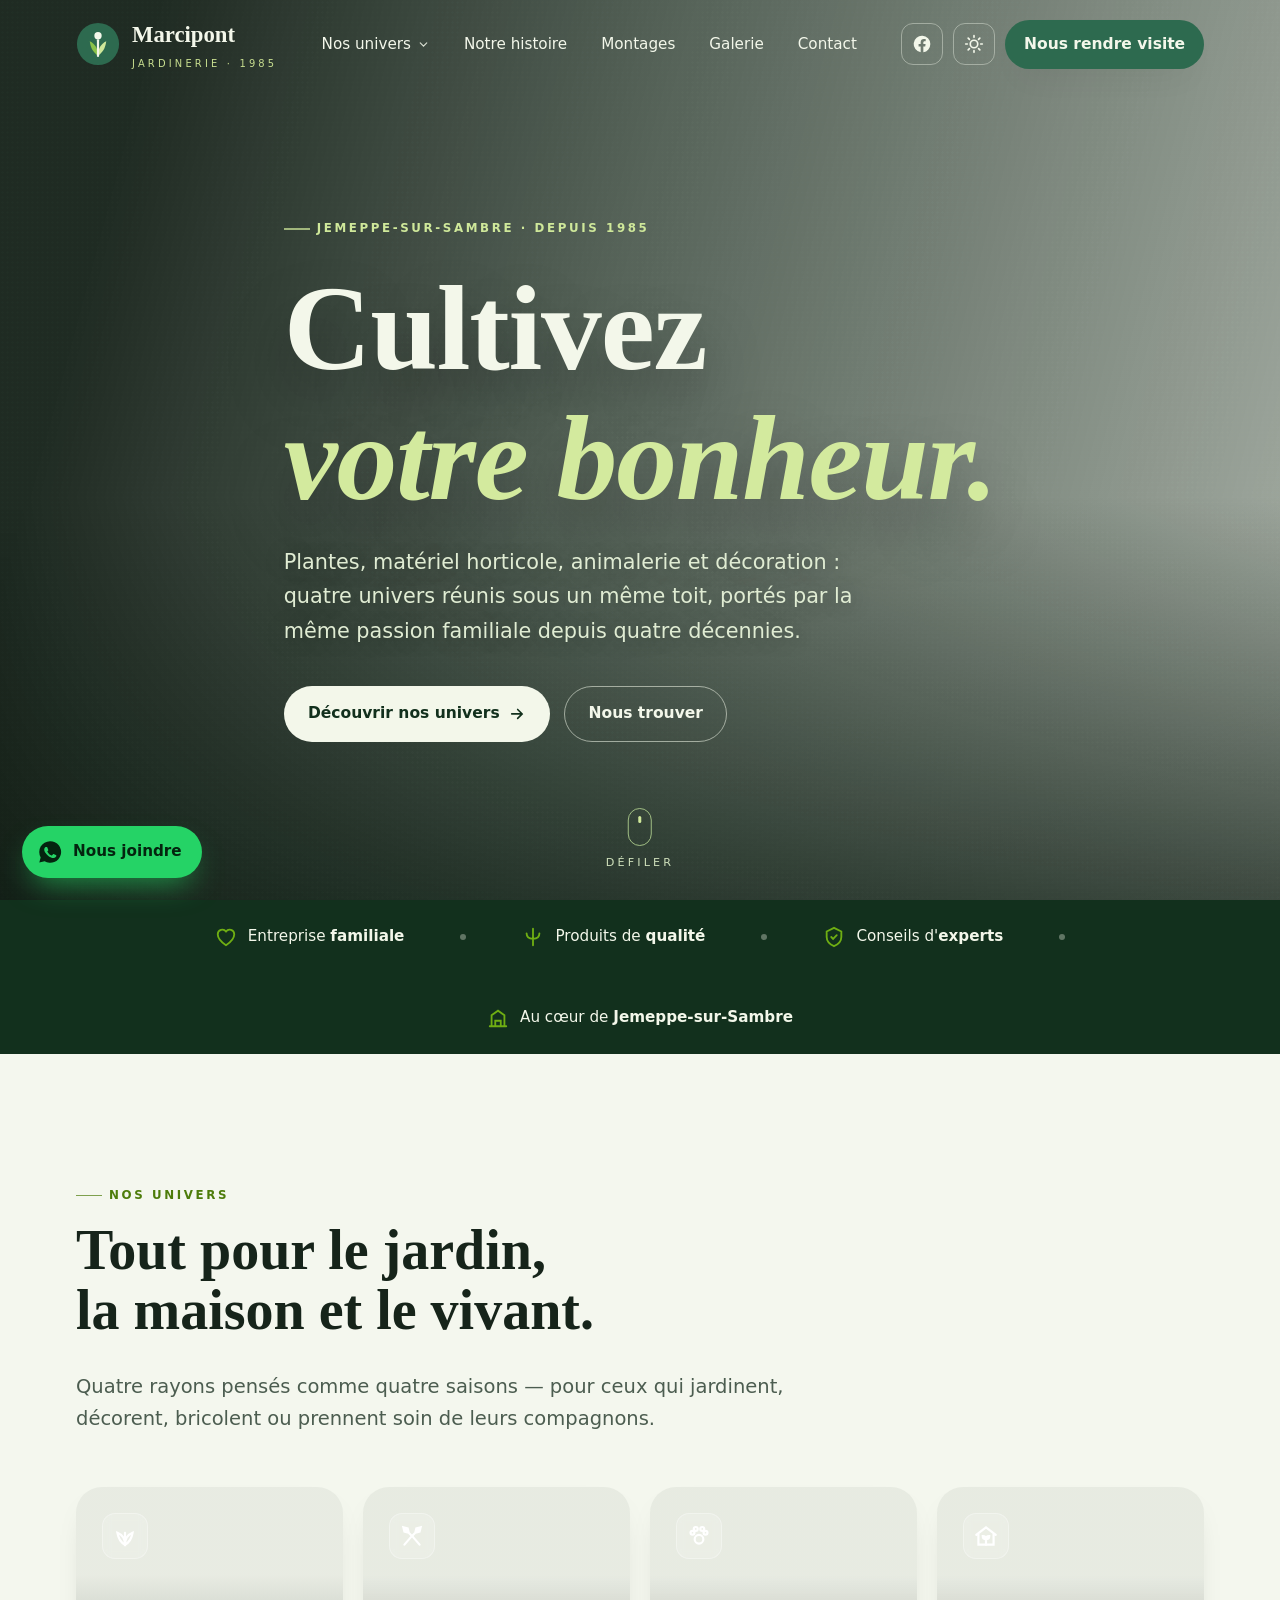
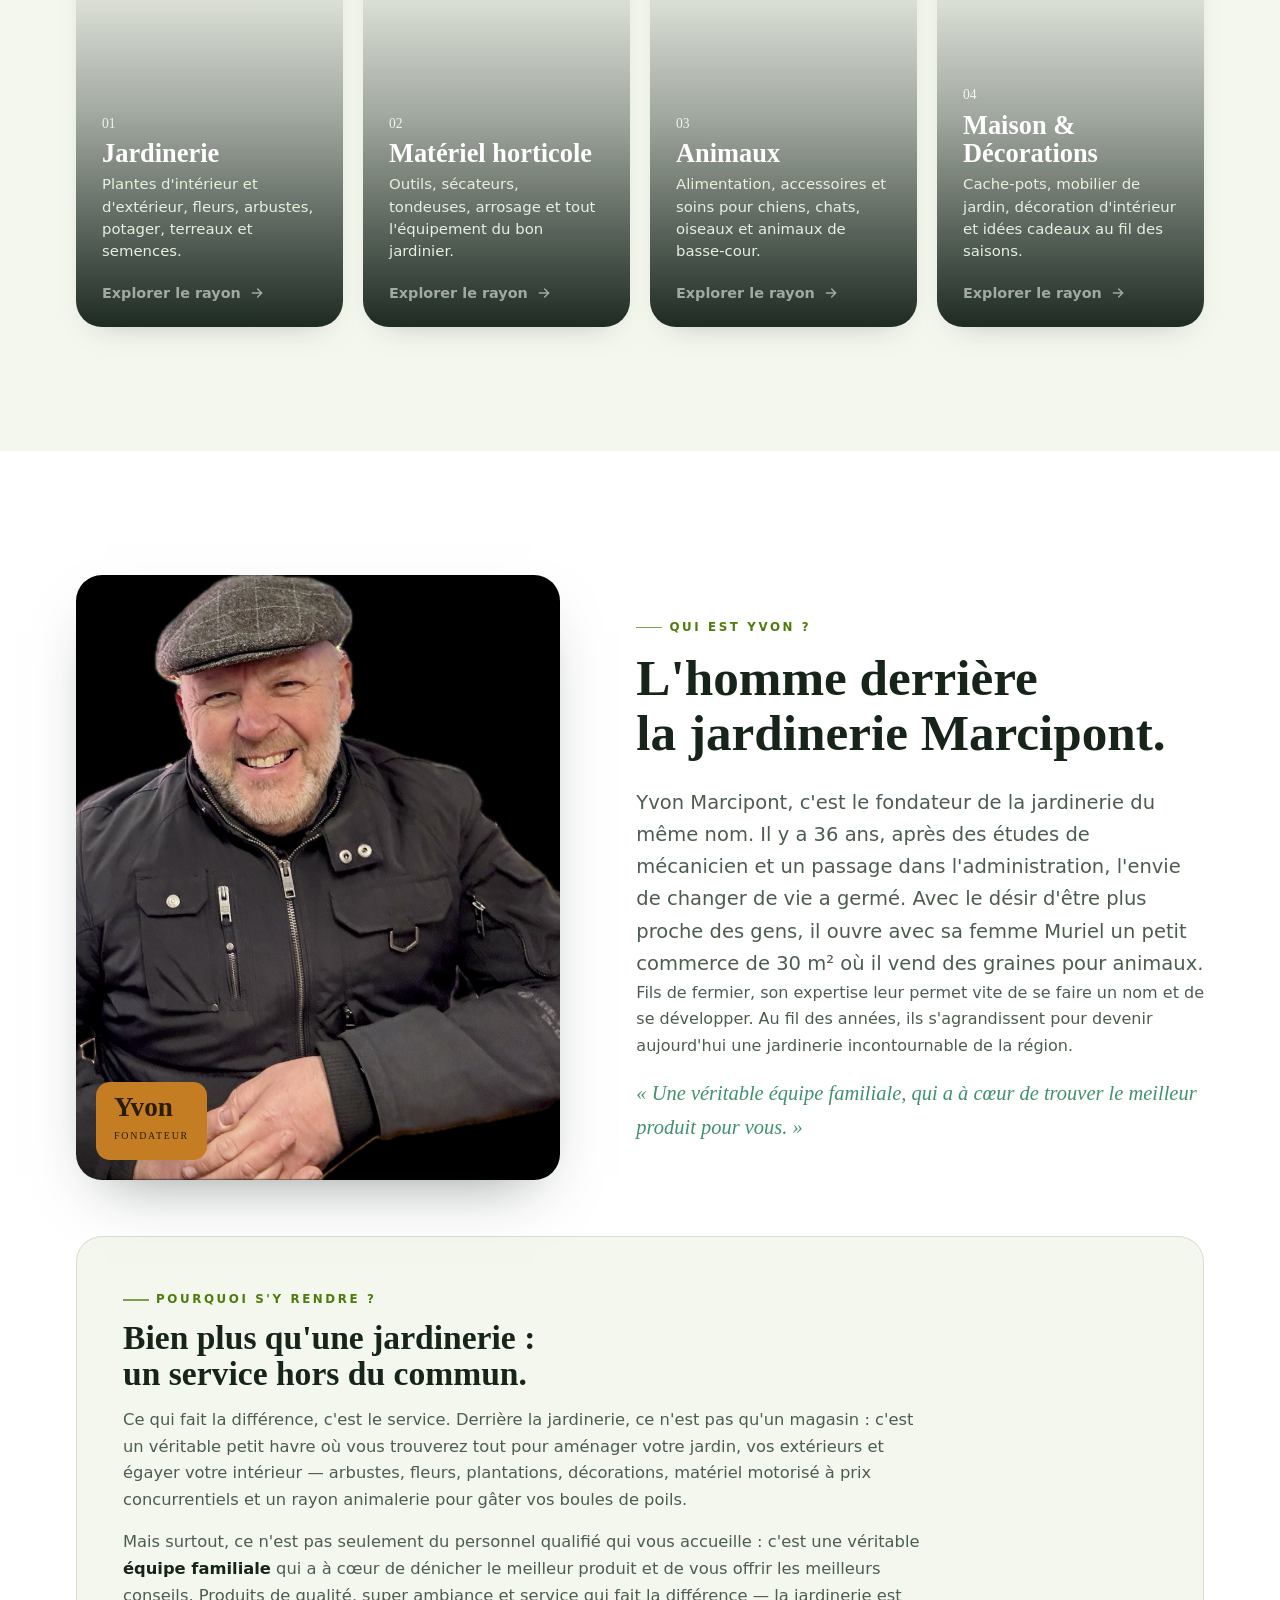
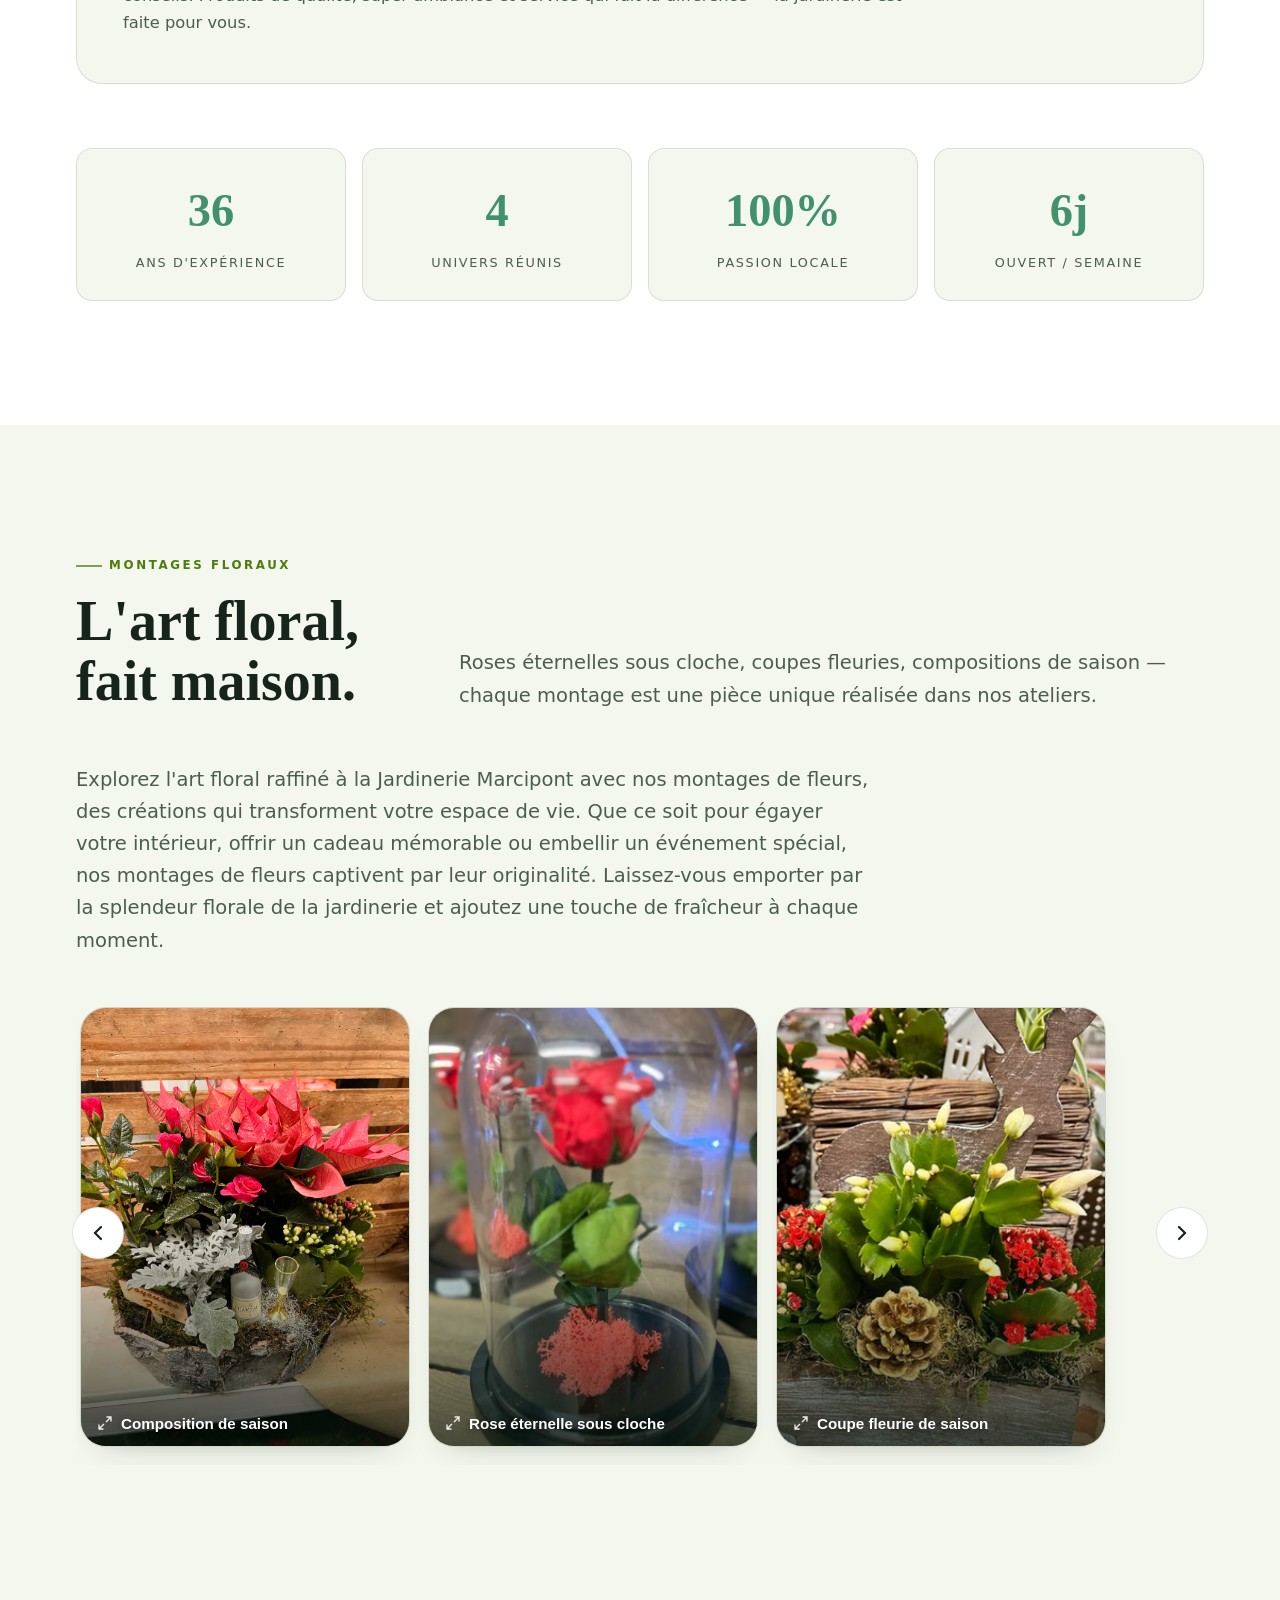
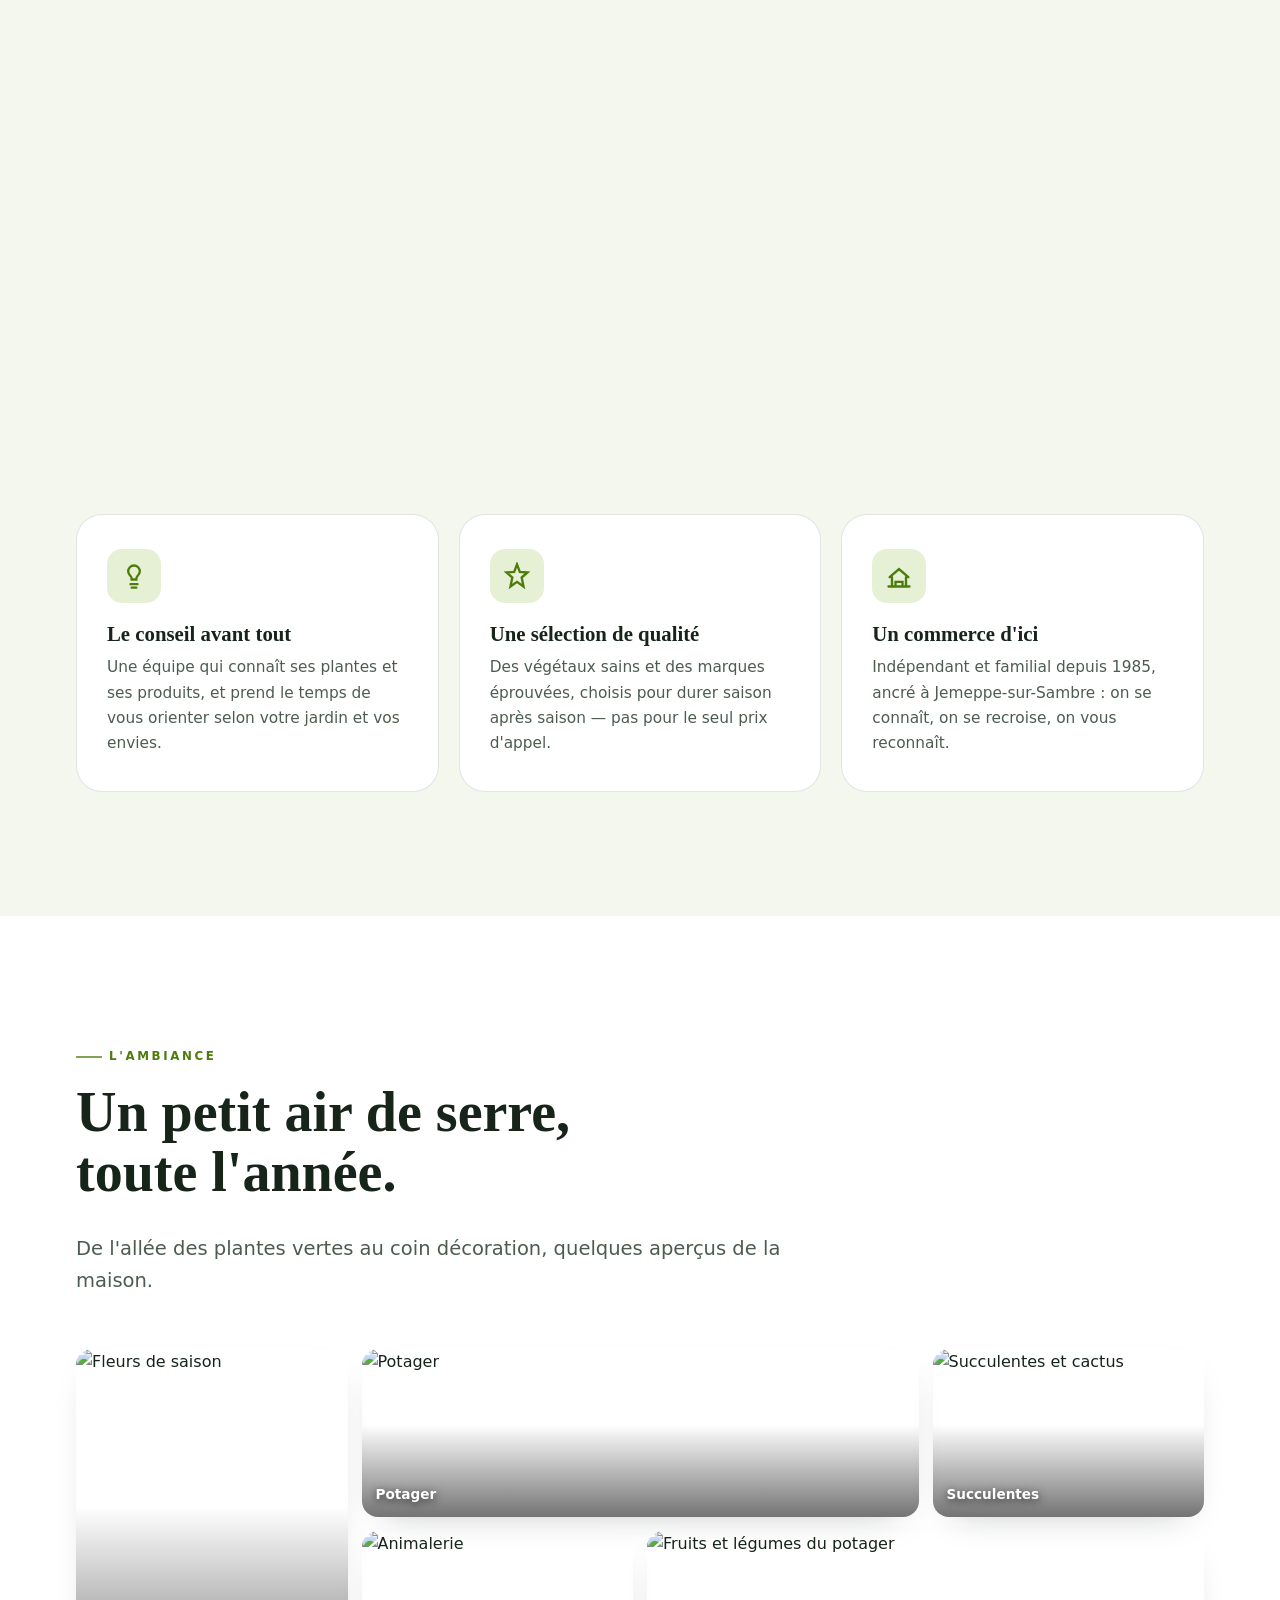
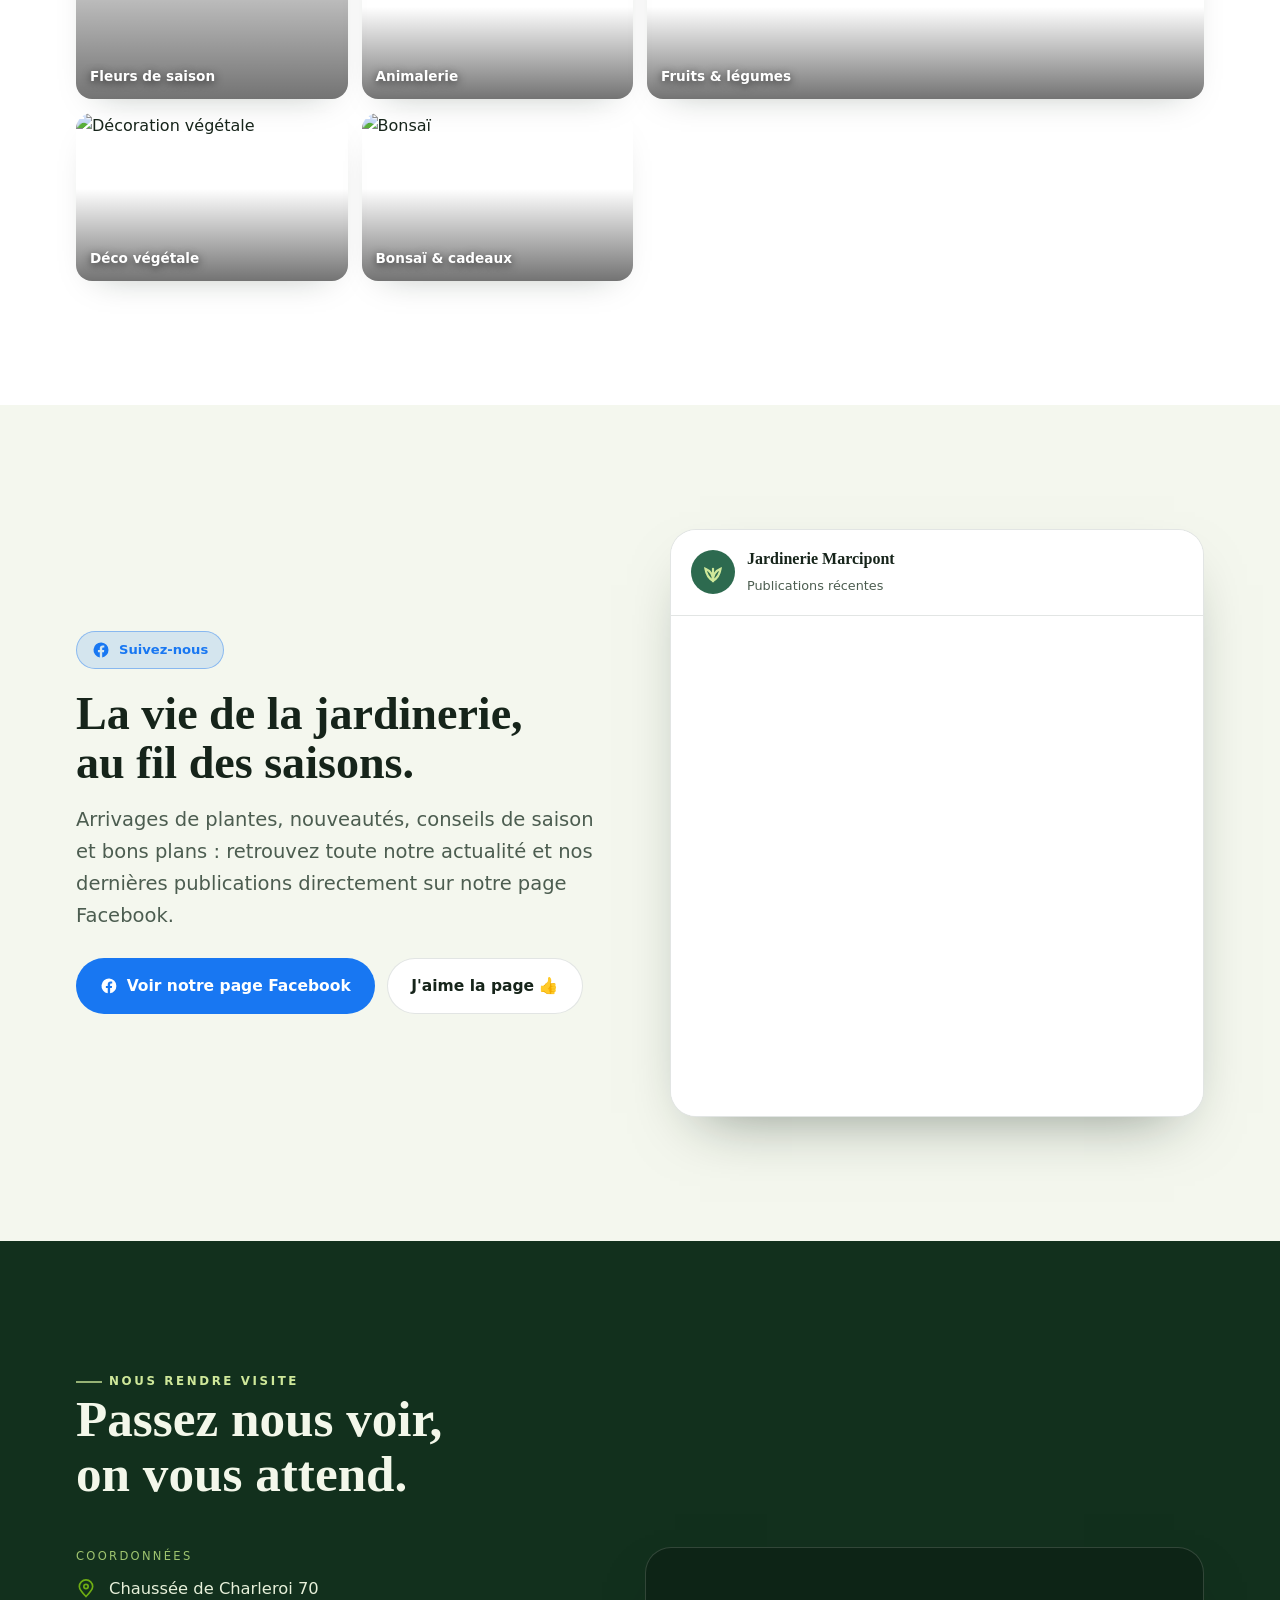
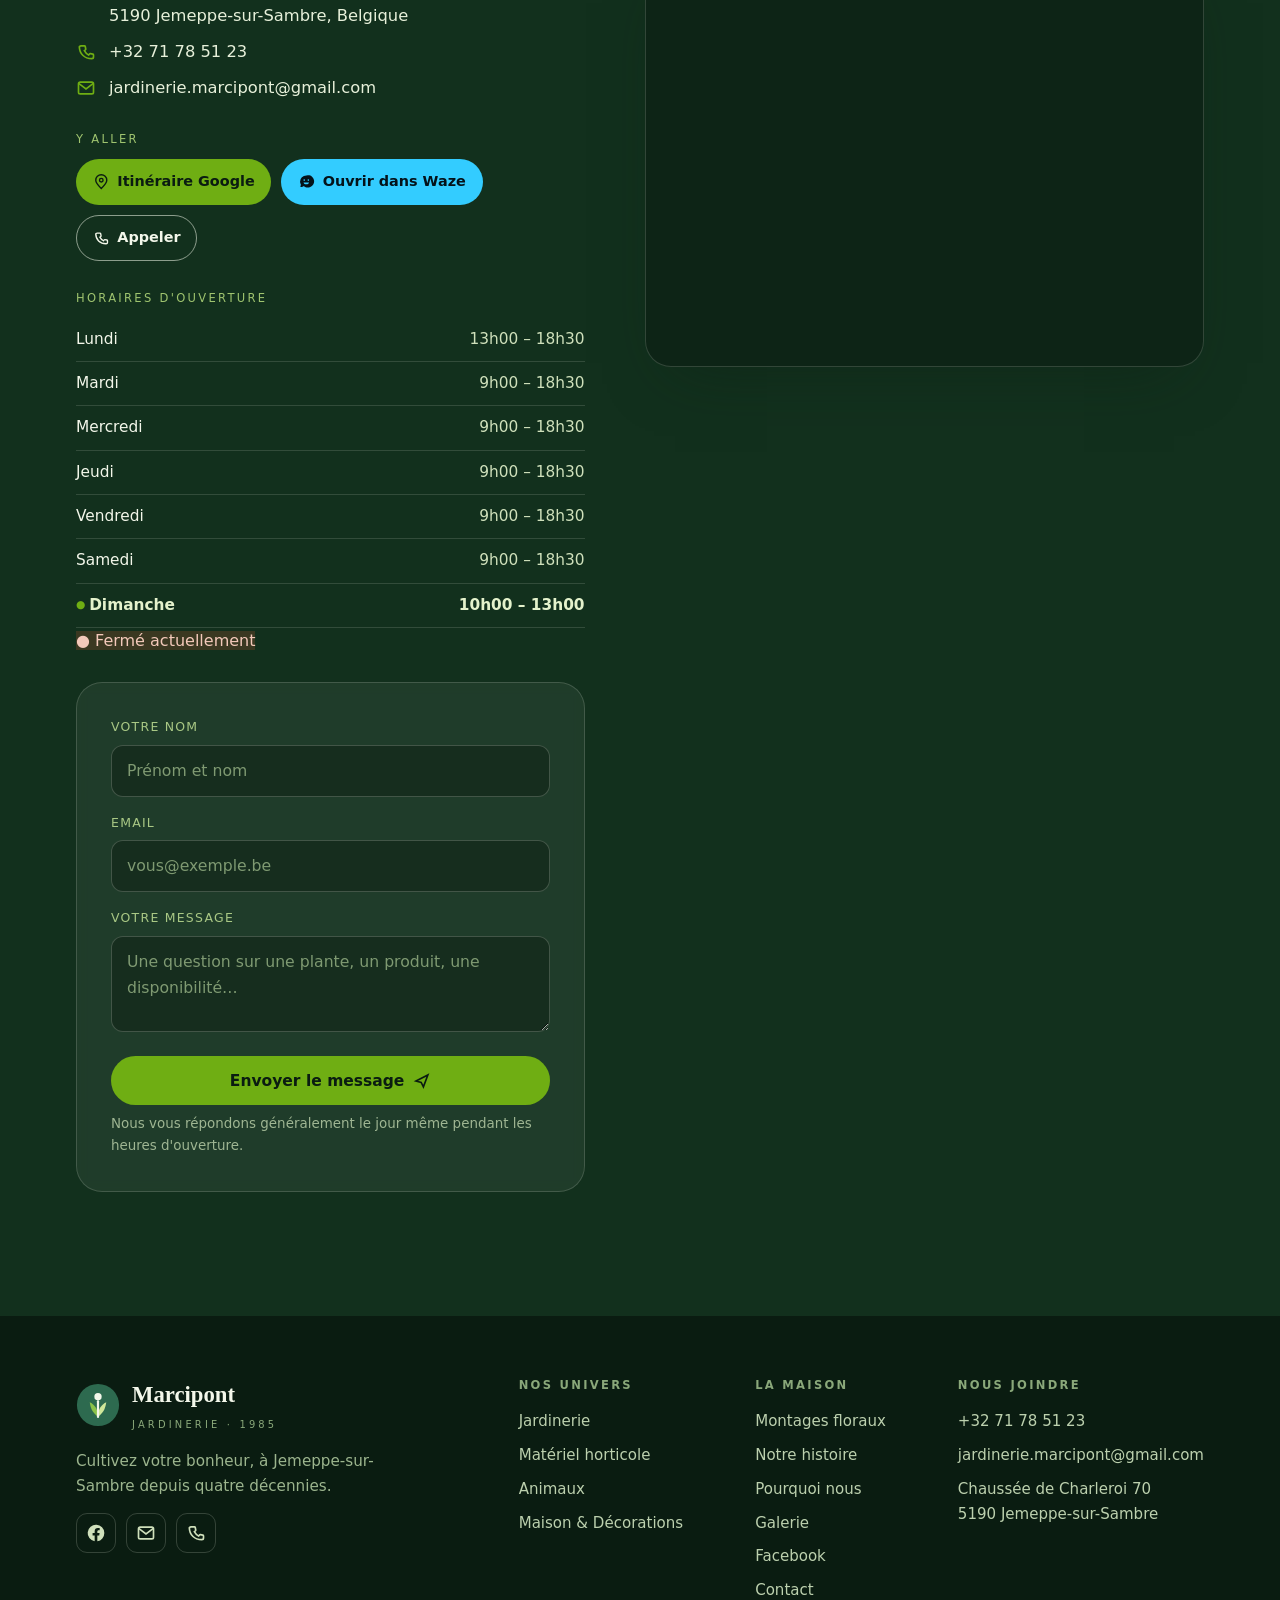
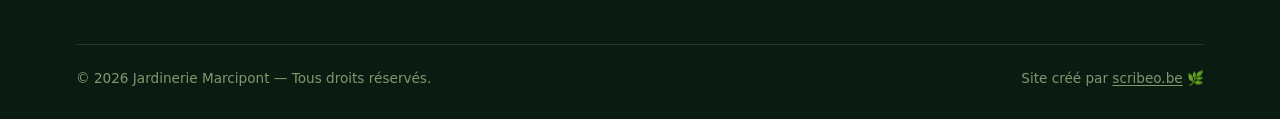
==== commit ff0ff6ad: "Ajoute credit 'Site cree par scribeo.be' dans le pied de page Co-Authored-By: Claude Opus 4.8 <norep" ====
--- a/index.html
+++ b/index.html
@@ -8,8 +8,54 @@
 <link rel="icon" href="icon-32.png" sizes="32x32" type="image/png" />
 <link rel="apple-touch-icon" href="apple-touch-icon.png" />
 <link rel="manifest" href="site.webmanifest" />
-<title>Jardinerie Marcipont — Cultivez votre bonheur</title>
-<meta name="description" content="Jardinerie Marcipont à Jemeppe-sur-Sambre depuis 1985 : plantes, matériel horticole, animalerie, maison & décorations. Produits de qualité et conseils passionnés." />
+<title>Jardinerie Marcipont — Jemeppe-sur-Sambre depuis 1985</title>
+<meta name="description" content="Jardinerie familiale à Jemeppe-sur-Sambre depuis 1985 : plantes d'intérieur et d'extérieur, matériel horticole, animalerie, maison & décorations et montages floraux. Produits de qualité et conseils passionnés." />
+<link rel="canonical" href="https://jardinerie-marcipont.be/" />
+<meta property="og:type" content="website" />
+<meta property="og:site_name" content="Jardinerie Marcipont" />
+<meta property="og:locale" content="fr_BE" />
+<meta property="og:title" content="Jardinerie Marcipont — Jemeppe-sur-Sambre depuis 1985" />
+<meta property="og:description" content="Jardinerie familiale à Jemeppe-sur-Sambre depuis 1985 : plantes, matériel horticole, animalerie, maison & décorations et montages floraux." />
+<meta property="og:url" content="https://jardinerie-marcipont.be/" />
+<meta property="og:image" content="https://jardinerie-marcipont.be/og-image.jpg" />
+<meta property="og:image:width" content="1200" />
+<meta property="og:image:height" content="630" />
+<meta name="twitter:card" content="summary_large_image" />
+<meta name="twitter:title" content="Jardinerie Marcipont — Jemeppe-sur-Sambre depuis 1985" />
+<meta name="twitter:description" content="Plantes, matériel horticole, animalerie, déco et montages floraux — à Jemeppe-sur-Sambre depuis 1985." />
+<meta name="twitter:image" content="https://jardinerie-marcipont.be/og-image.jpg" />
+<script type="application/ld+json">
+{
+  "@context": "https://schema.org",
+  "@type": "GardenStore",
+  "@id": "https://jardinerie-marcipont.be/#business",
+  "name": "Jardinerie Marcipont",
+  "description": "Jardinerie familiale à Jemeppe-sur-Sambre depuis 1985 : plantes, matériel horticole, animalerie, maison & décorations et montages floraux.",
+  "url": "https://jardinerie-marcipont.be/",
+  "image": "https://jardinerie-marcipont.be/og-image.jpg",
+  "logo": "https://jardinerie-marcipont.be/icon-512.png",
+  "telephone": "+3271785123",
+  "email": "jardinerie.marcipont@gmail.com",
+  "priceRange": "€€",
+  "currenciesAccepted": "EUR",
+  "address": {
+    "@type": "PostalAddress",
+    "streetAddress": "Chaussée de Charleroi 70",
+    "postalCode": "5190",
+    "addressLocality": "Jemeppe-sur-Sambre",
+    "addressCountry": "BE"
+  },
+  "geo": { "@type": "GeoCoordinates", "latitude": 50.4438, "longitude": 4.6640 },
+  "openingHoursSpecification": [
+    { "@type": "OpeningHoursSpecification", "dayOfWeek": "Monday", "opens": "13:00", "closes": "18:30" },
+    { "@type": "OpeningHoursSpecification", "dayOfWeek": ["Tuesday","Wednesday","Thursday","Friday","Saturday"], "opens": "09:00", "closes": "18:30" },
+    { "@type": "OpeningHoursSpecification", "dayOfWeek": "Sunday", "opens": "10:00", "closes": "13:00" }
+  ],
+  "founder": { "@type": "Person", "name": "Yvon Marcipont" },
+  "areaServed": "Jemeppe-sur-Sambre",
+  "sameAs": ["https://www.facebook.com/profile.php?id=100051036114306"]
+}
+</script>
 
 <!-- Préchargement des ressources externes -->
 <link rel="preconnect" href="https://images.unsplash.com" />
@@ -355,6 +401,7 @@
 .foot-social a:hover{transform:translateY(-2px);background:var(--fb);color:#fff;border-color:var(--fb)}
 .foot-social a svg{width:20px;height:20px}
 .footer-bottom{display:flex;justify-content:space-between;gap:16px;flex-wrap:wrap;padding-top:22px;font-size:.85rem;color:#7f9870}
+.footer-bottom a{color:inherit;text-decoration:underline;text-underline-offset:2px}
 .footer-bottom a:hover{color:var(--accent)}
 
 /* back to top */
@@ -843,7 +890,7 @@
     </div>
     <div class="footer-bottom">
       <span>© <span id="year">2026</span> Jardinerie Marcipont — Tous droits réservés.</span>
-      <span>Conçu avec passion, comme un jardin. 🌿</span>
+      <span>Site créé par <a href="https://scribeo.be" target="_blank" rel="noopener">scribeo.be</a> 🌿</span>
     </div>
   </div>
 </footer>
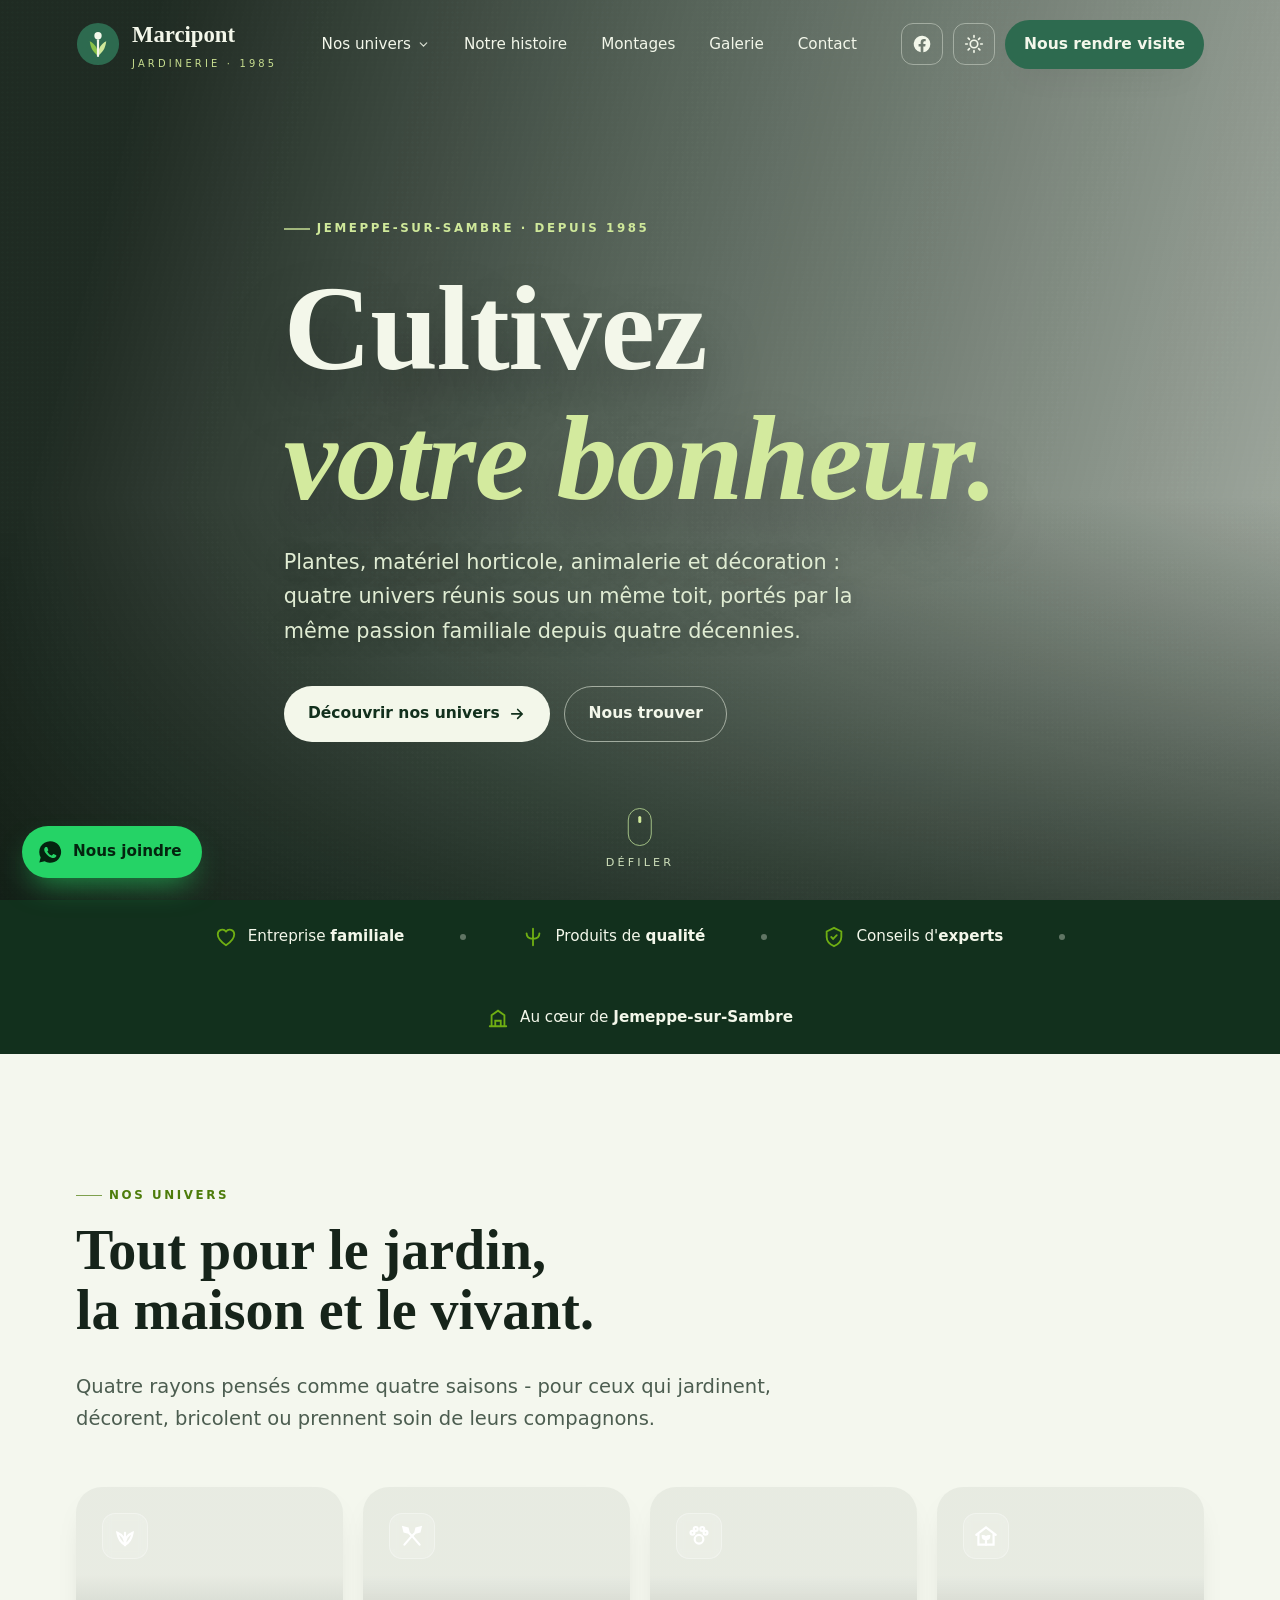
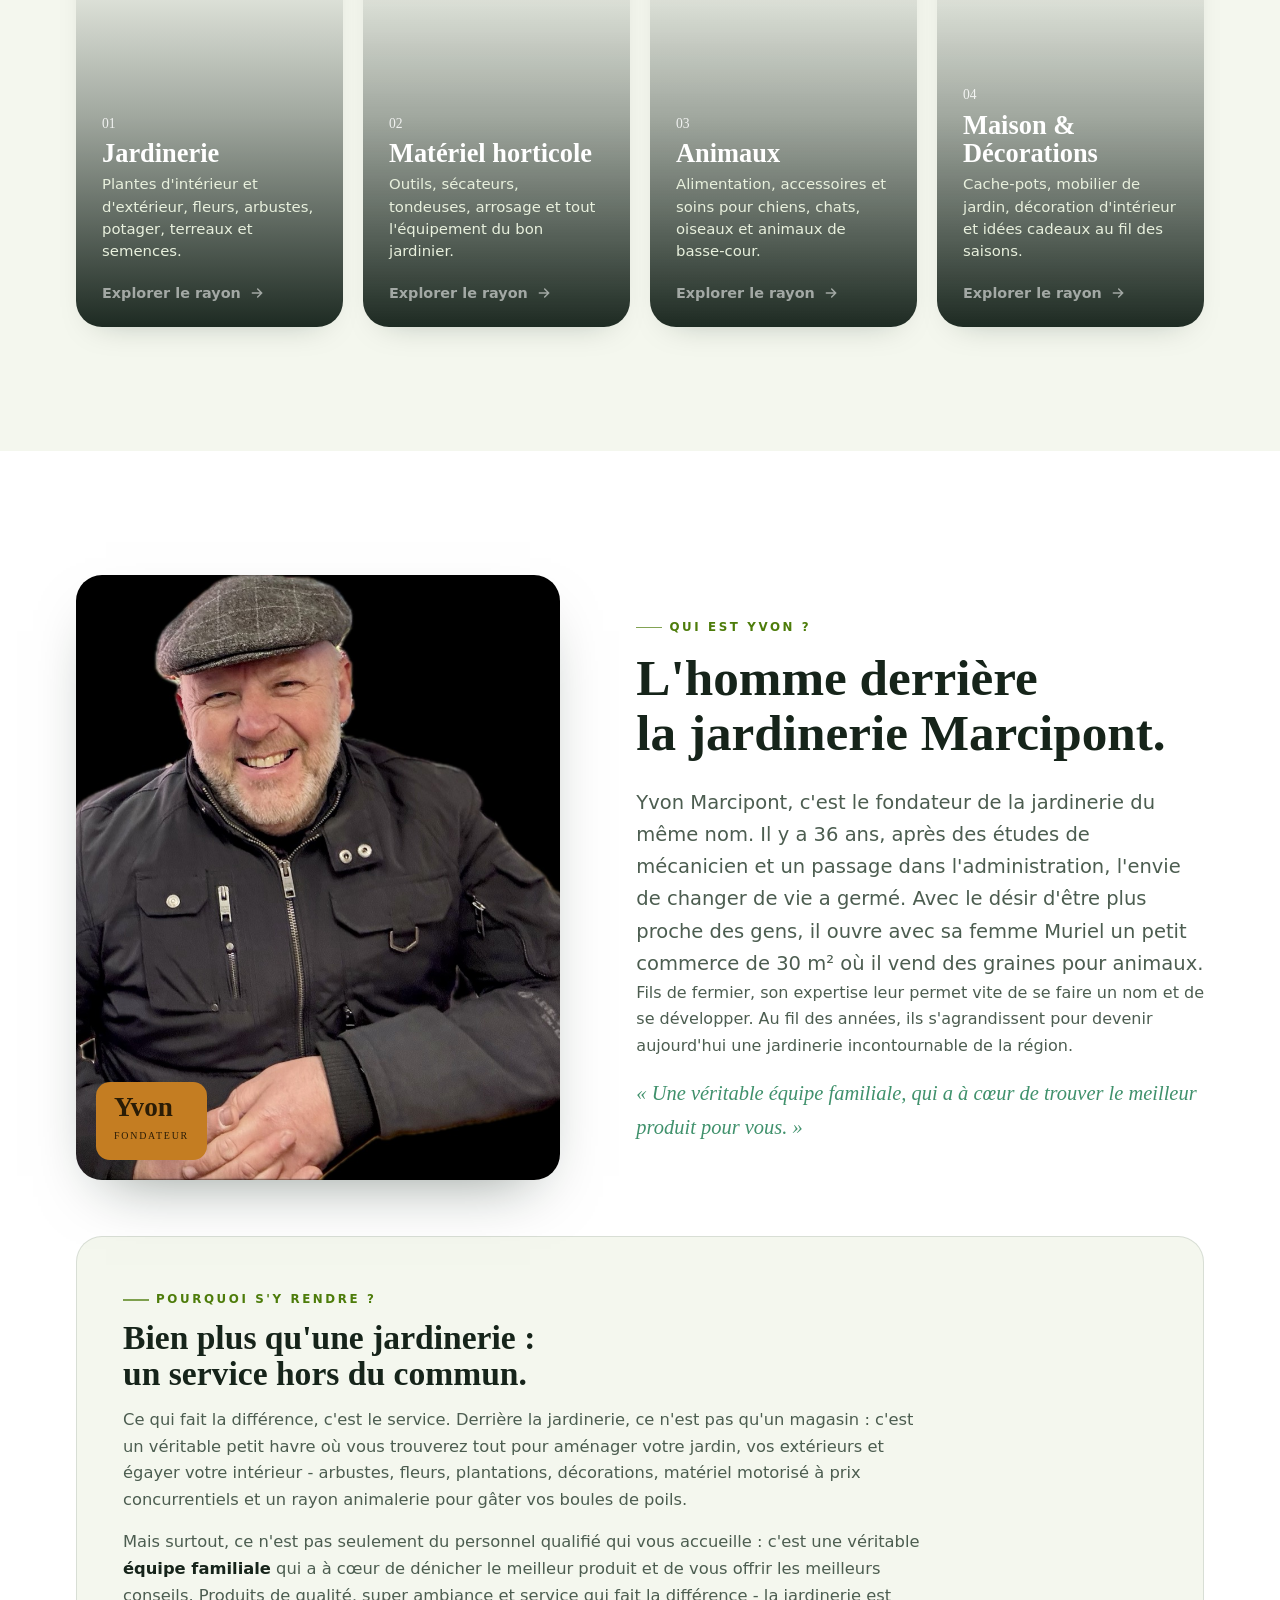
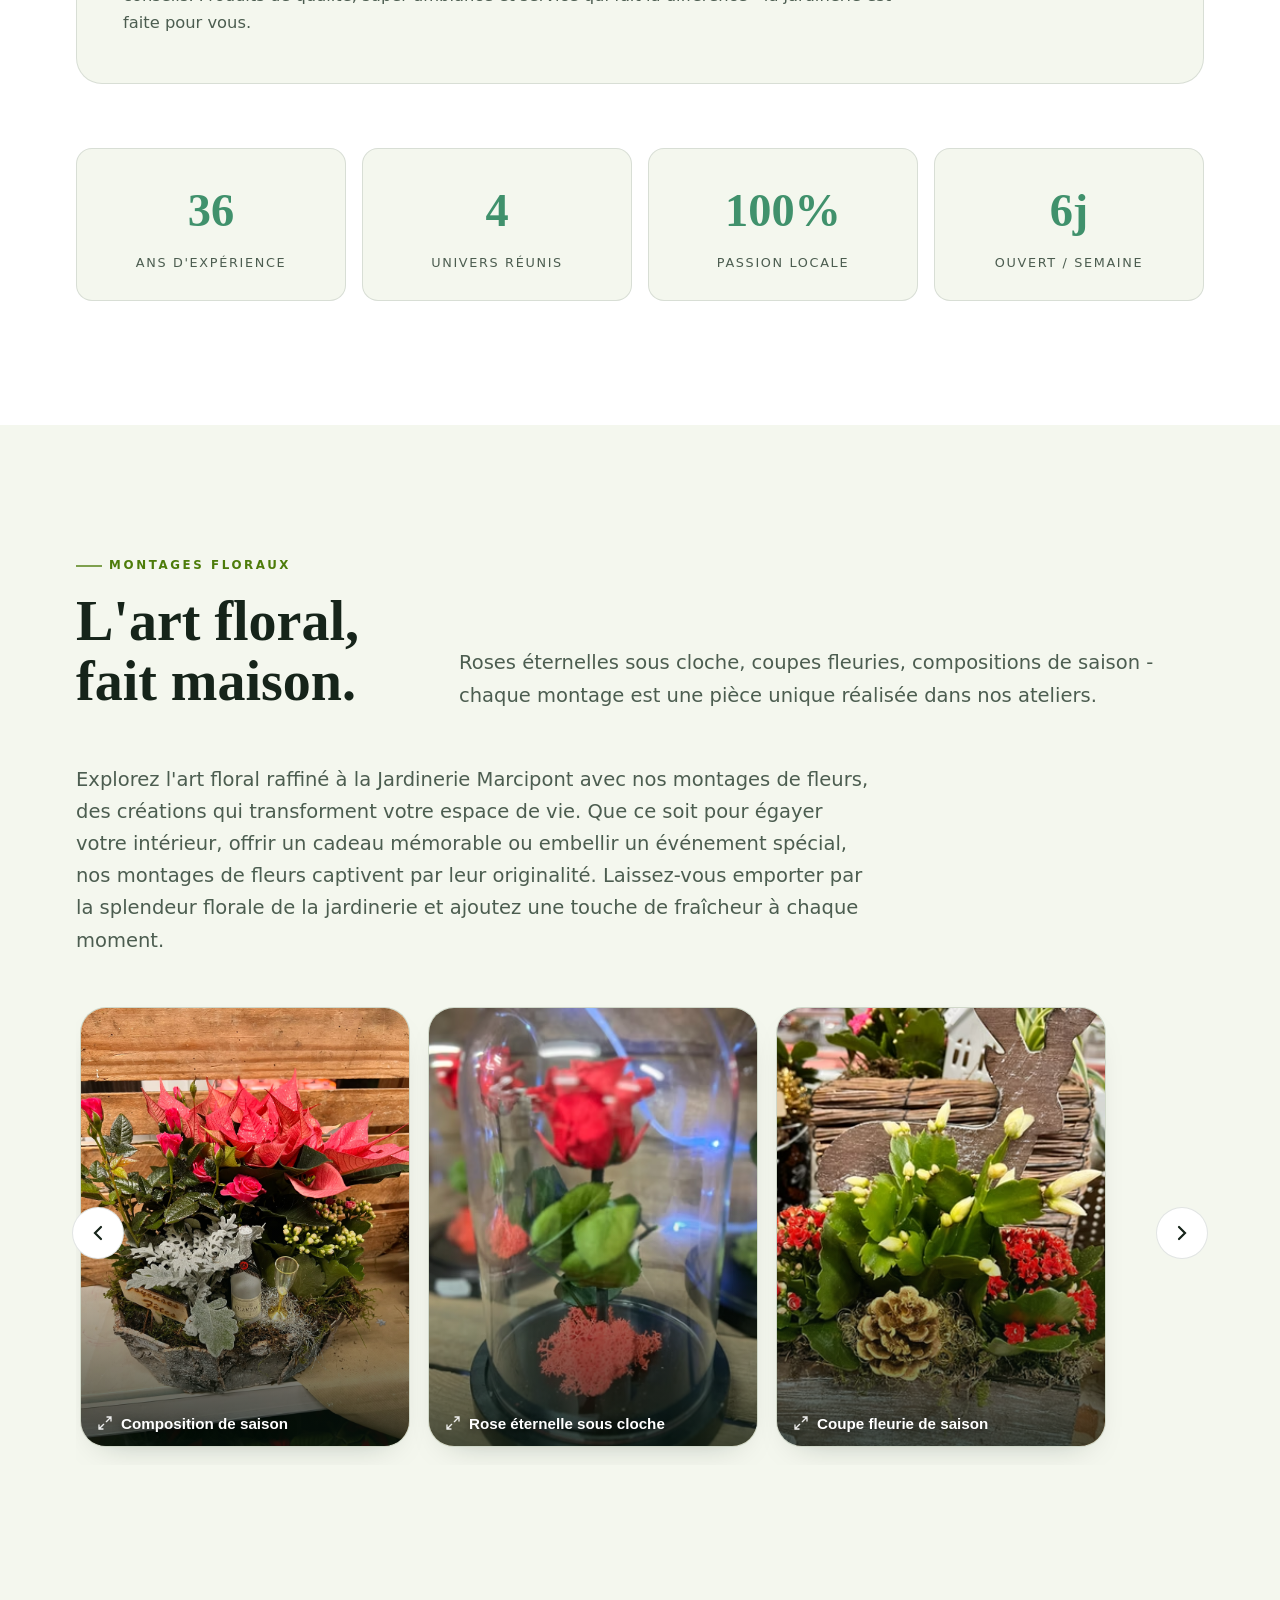
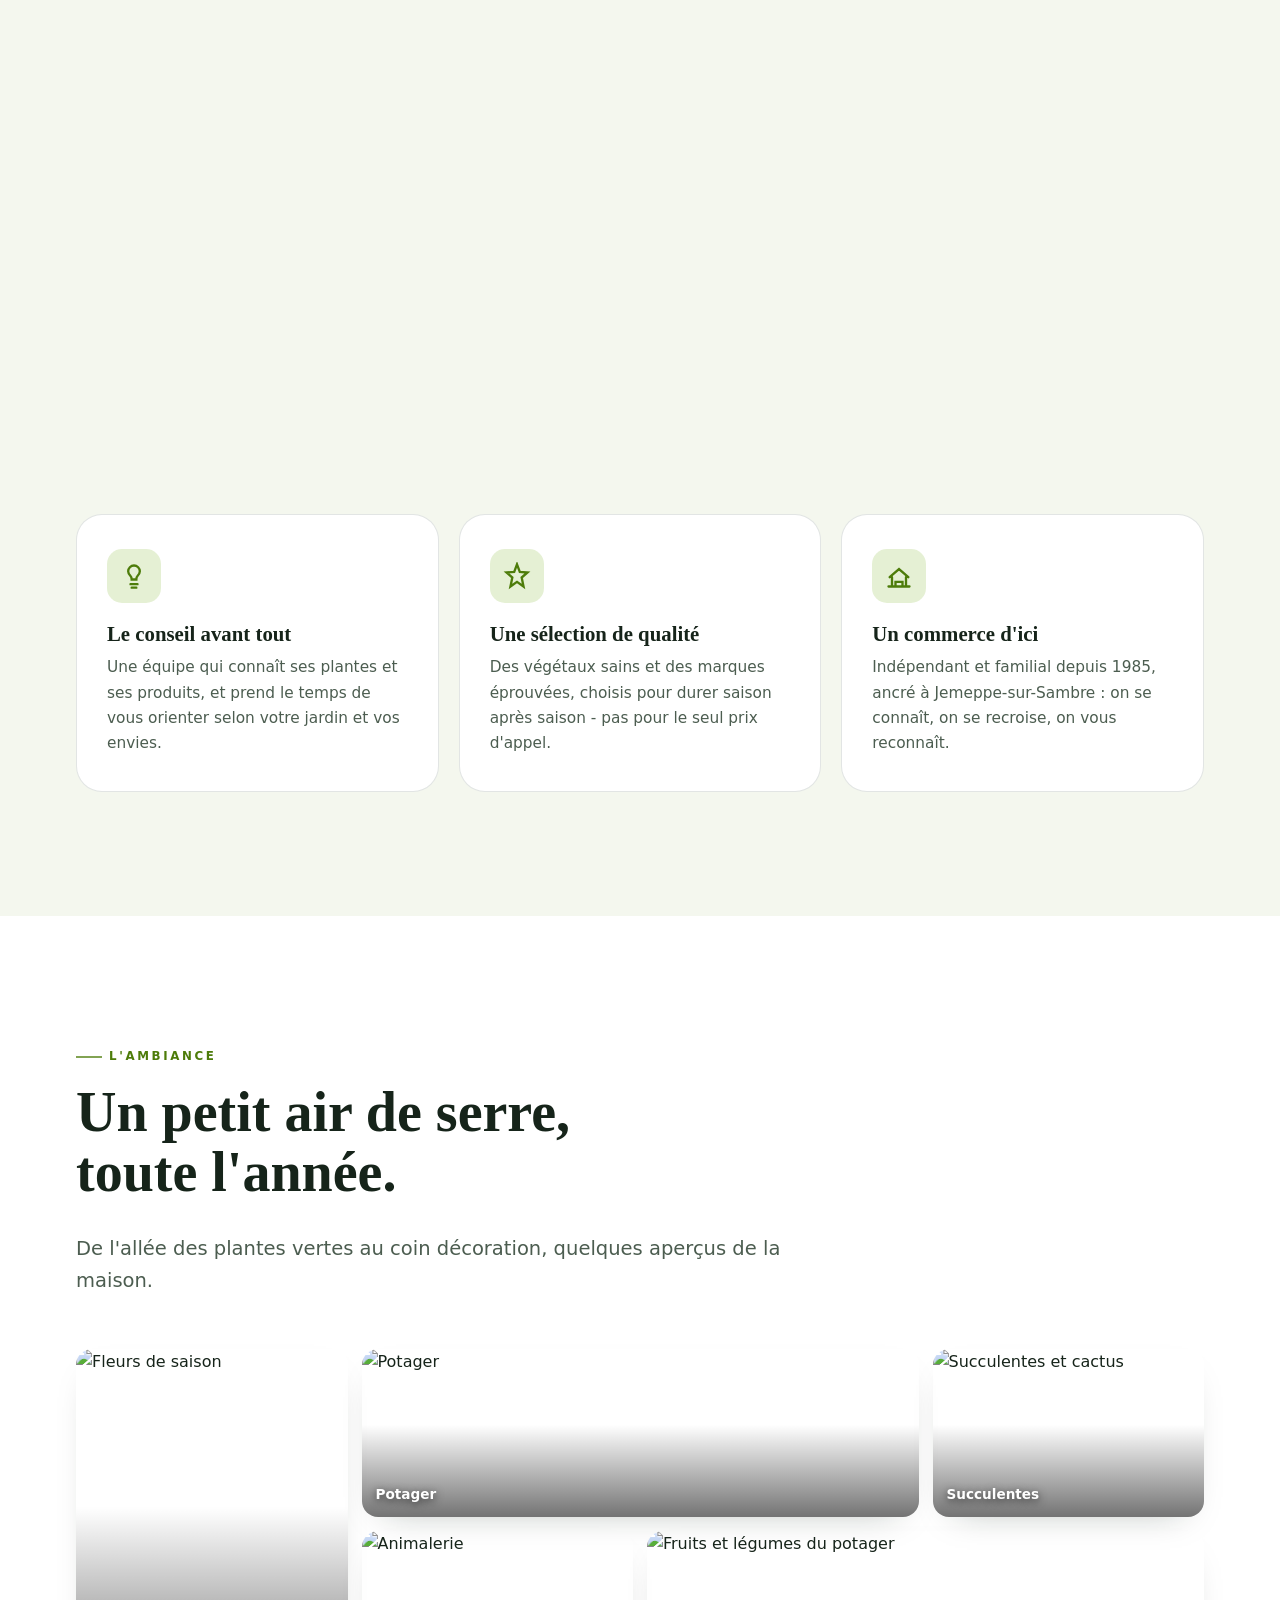
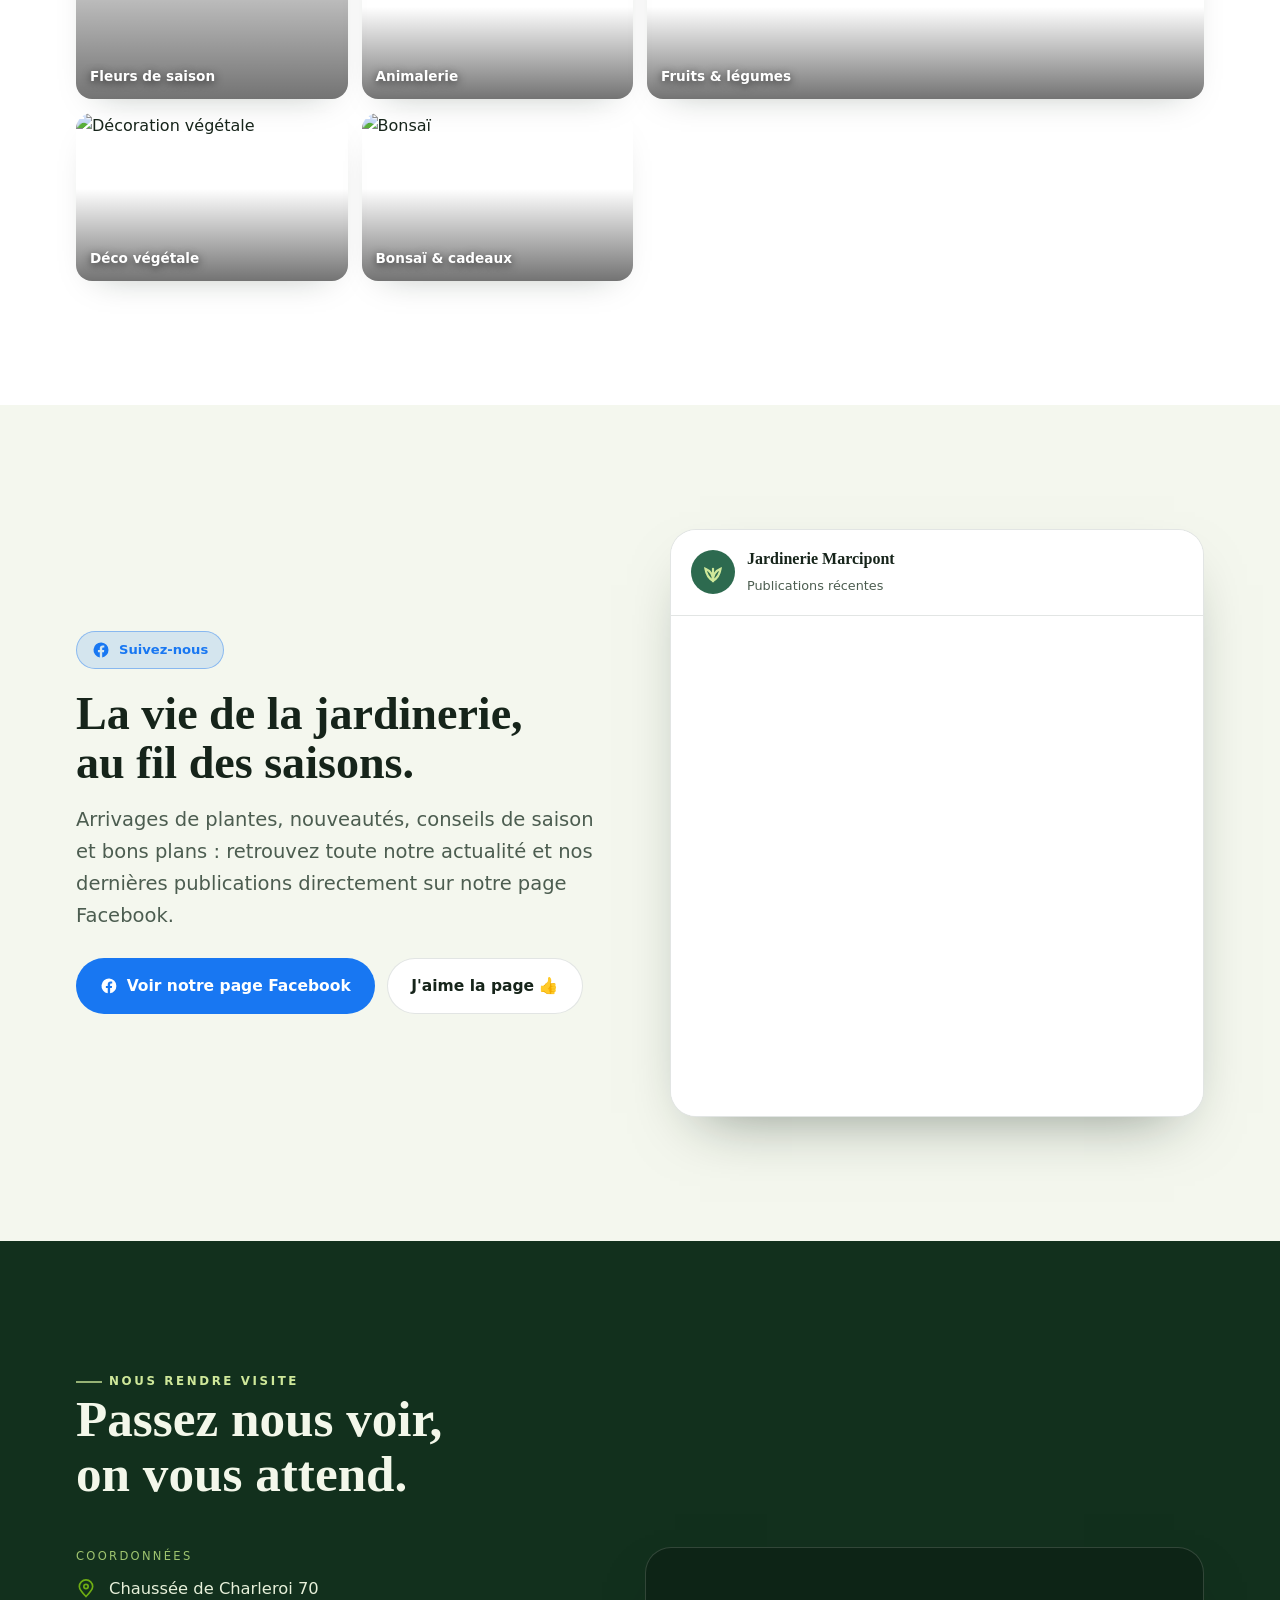
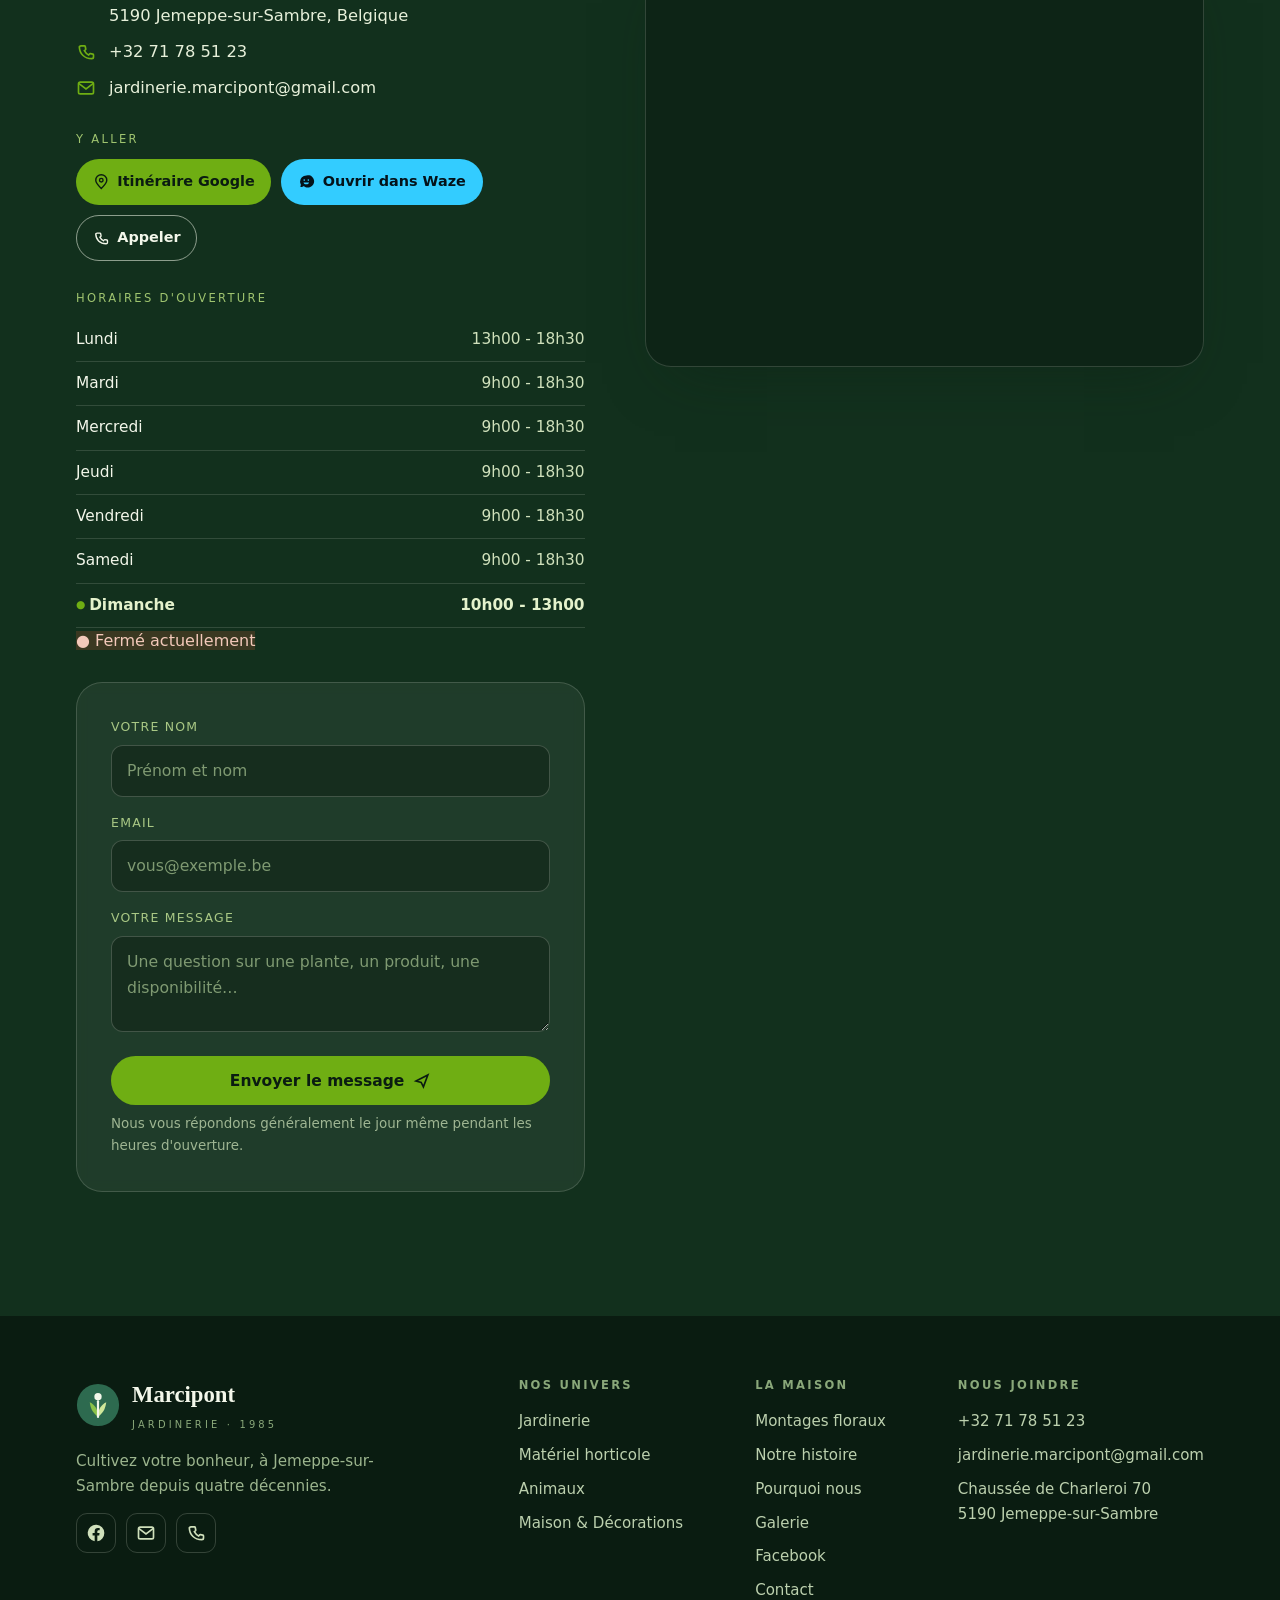
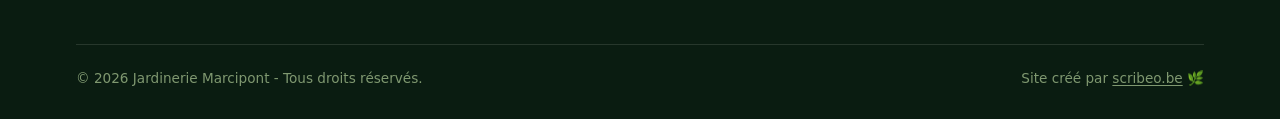
==== commit b58ddbff: "Retire tous les tirets longs (em/en dash) remplaces par des tirets simples Co-Authored-By: Claude Op" ====
--- a/index.html
+++ b/index.html
@@ -8,21 +8,21 @@
 <link rel="icon" href="icon-32.png" sizes="32x32" type="image/png" />
 <link rel="apple-touch-icon" href="apple-touch-icon.png" />
 <link rel="manifest" href="site.webmanifest" />
-<title>Jardinerie Marcipont — Jemeppe-sur-Sambre depuis 1985</title>
+<title>Jardinerie Marcipont - Jemeppe-sur-Sambre depuis 1985</title>
 <meta name="description" content="Jardinerie familiale à Jemeppe-sur-Sambre depuis 1985 : plantes d'intérieur et d'extérieur, matériel horticole, animalerie, maison & décorations et montages floraux. Produits de qualité et conseils passionnés." />
 <link rel="canonical" href="https://jardinerie-marcipont.be/" />
 <meta property="og:type" content="website" />
 <meta property="og:site_name" content="Jardinerie Marcipont" />
 <meta property="og:locale" content="fr_BE" />
-<meta property="og:title" content="Jardinerie Marcipont — Jemeppe-sur-Sambre depuis 1985" />
+<meta property="og:title" content="Jardinerie Marcipont - Jemeppe-sur-Sambre depuis 1985" />
 <meta property="og:description" content="Jardinerie familiale à Jemeppe-sur-Sambre depuis 1985 : plantes, matériel horticole, animalerie, maison & décorations et montages floraux." />
 <meta property="og:url" content="https://jardinerie-marcipont.be/" />
 <meta property="og:image" content="https://jardinerie-marcipont.be/og-image.jpg" />
 <meta property="og:image:width" content="1200" />
 <meta property="og:image:height" content="630" />
 <meta name="twitter:card" content="summary_large_image" />
-<meta name="twitter:title" content="Jardinerie Marcipont — Jemeppe-sur-Sambre depuis 1985" />
-<meta name="twitter:description" content="Plantes, matériel horticole, animalerie, déco et montages floraux — à Jemeppe-sur-Sambre depuis 1985." />
+<meta name="twitter:title" content="Jardinerie Marcipont - Jemeppe-sur-Sambre depuis 1985" />
+<meta name="twitter:description" content="Plantes, matériel horticole, animalerie, déco et montages floraux - à Jemeppe-sur-Sambre depuis 1985." />
 <meta name="twitter:image" content="https://jardinerie-marcipont.be/og-image.jpg" />
 <script type="application/ld+json">
 {
@@ -63,7 +63,7 @@
 
 <style>
 /* ============================================================
-   JARDINERIE MARCIPONT — v2 · photographies réelles
+   JARDINERIE MARCIPONT - v2 · photographies réelles
    Identité botanique : sous-bois profond + vert-pousse vivant
    ============================================================ */
 :root{
@@ -187,7 +187,7 @@
 .drop a .di svg{width:22px;height:22px}
 .drop a b{font-size:.96rem;font-weight:600;display:block;font-family:var(--serif)}
 .drop a small{font-size:.79rem;color:var(--ink-soft)}
-/* menu mobile — sous-liste rubriques */
+/* menu mobile - sous-liste rubriques */
 .mm-sub{display:flex;flex-direction:column;padding:2px 0 6px 16px;margin:0 0 2px 8px;border-left:2px solid var(--line)}
 .mm-sub a{padding:9px 0;font-size:1.05rem;color:var(--ink-soft)}
 .mm-sub a:hover{color:var(--accent-ink)}
@@ -480,7 +480,7 @@
 <header class="header" id="header">
   <div class="bar"></div>
   <div class="header-inner">
-    <a class="brand" href="#top" aria-label="Jardinerie Marcipont — accueil">
+    <a class="brand" href="#top" aria-label="Jardinerie Marcipont - accueil">
       <svg class="mark" viewBox="0 0 48 48" fill="none" aria-hidden="true">
         <circle cx="24" cy="24" r="23" fill="var(--green)"/>
         <path d="M24 37c0-8 3-13 9-16-1 8-4 12-9 16Z" fill="#cfe89a"/>
@@ -590,7 +590,7 @@
         <span class="eyebrow reveal">Nos univers</span>
         <h2 class="reveal d1">Tout pour le jardin,<br>la maison et le vivant.</h2>
       </div>
-      <p class="lede reveal d2">Quatre rayons pensés comme quatre saisons — pour ceux qui jardinent, décorent, bricolent ou prennent soin de leurs compagnons.</p>
+      <p class="lede reveal d2">Quatre rayons pensés comme quatre saisons - pour ceux qui jardinent, décorent, bricolent ou prennent soin de leurs compagnons.</p>
     </div>
     <div class="univers-grid">
       <article class="card reveal" id="jardinerie">
@@ -655,8 +655,8 @@
         <span class="eyebrow">Pourquoi s'y rendre ?</span>
         <h3>Bien plus qu'une jardinerie : un service hors du commun.</h3>
       </div>
-      <p>Ce qui fait la différence, c'est le service. Derrière la jardinerie, ce n'est pas qu'un magasin : c'est un véritable petit havre où vous trouverez tout pour aménager votre jardin, vos extérieurs et égayer votre intérieur — arbustes, fleurs, plantations, décorations, matériel motorisé à prix concurrentiels et un rayon animalerie pour gâter vos boules de poils.</p>
-      <p>Mais surtout, ce n'est pas seulement du personnel qualifié qui vous accueille : c'est une véritable <b>équipe familiale</b> qui a à cœur de dénicher le meilleur produit et de vous offrir les meilleurs conseils. Produits de qualité, super ambiance et service qui fait la différence — la jardinerie est faite pour vous.</p>
+      <p>Ce qui fait la différence, c'est le service. Derrière la jardinerie, ce n'est pas qu'un magasin : c'est un véritable petit havre où vous trouverez tout pour aménager votre jardin, vos extérieurs et égayer votre intérieur - arbustes, fleurs, plantations, décorations, matériel motorisé à prix concurrentiels et un rayon animalerie pour gâter vos boules de poils.</p>
+      <p>Mais surtout, ce n'est pas seulement du personnel qualifié qui vous accueille : c'est une véritable <b>équipe familiale</b> qui a à cœur de dénicher le meilleur produit et de vous offrir les meilleurs conseils. Produits de qualité, super ambiance et service qui fait la différence - la jardinerie est faite pour vous.</p>
     </div>
     <div class="stats">
       <div class="stat reveal"><b data-count="36" data-suffix="">0</b><span>Ans d'expérience</span></div>
@@ -675,7 +675,7 @@
         <span class="eyebrow reveal">Montages floraux</span>
         <h2 class="reveal d1">L'art floral,<br>fait maison.</h2>
       </div>
-      <p class="lede reveal d2">Roses éternelles sous cloche, coupes fleuries, compositions de saison — chaque montage est une pièce unique réalisée dans nos ateliers.</p>
+      <p class="lede reveal d2">Roses éternelles sous cloche, coupes fleuries, compositions de saison - chaque montage est une pièce unique réalisée dans nos ateliers.</p>
     </div>
     <p class="mont-intro lede reveal">Explorez l'art floral raffiné à la Jardinerie Marcipont avec nos montages de fleurs, des créations qui transforment votre espace de vie. Que ce soit pour égayer votre intérieur, offrir un cadeau mémorable ou embellir un événement spécial, nos montages de fleurs captivent par leur originalité. Laissez-vous emporter par la splendeur florale de la jardinerie et ajoutez une touche de fraîcheur à chaque moment.</p>
 
@@ -702,7 +702,7 @@
       <a href="#contact" class="btn btn-primary">Commander un montage
         <svg viewBox="0 0 24 24" fill="none" stroke="currentColor" stroke-width="2.2" stroke-linecap="round"><path d="M5 12h14M13 6l6 6-6 6"/></svg>
       </a>
-      <p>Pièces uniques sur commande — pour un cadeau, un événement ou simplement se faire plaisir.</p>
+      <p>Pièces uniques sur commande - pour un cadeau, un événement ou simplement se faire plaisir.</p>
     </div>
   </div>
 </section>
@@ -726,7 +726,7 @@
       <article class="feature reveal d1">
         <div class="fic"><svg viewBox="0 0 24 24" fill="none" stroke="currentColor" stroke-width="2" stroke-linecap="round"><path d="M12 2l2.4 6.5L21 9l-5 4.3L17.6 21 12 17l-5.6 4L8 13.3 3 9l6.6-.5L12 2Z"/></svg></div>
         <h3>Une sélection de qualité</h3>
-        <p>Des végétaux sains et des marques éprouvées, choisis pour durer saison après saison — pas pour le seul prix d'appel.</p>
+        <p>Des végétaux sains et des marques éprouvées, choisis pour durer saison après saison - pas pour le seul prix d'appel.</p>
       </article>
       <article class="feature reveal d2">
         <div class="fic"><svg viewBox="0 0 24 24" fill="none" stroke="currentColor" stroke-width="2" stroke-linecap="round"><path d="M3 21h18M6 21v-8M18 21v-8M4 13l8-7 8 7M9 21v-4h6v4"/></svg></div>
@@ -822,13 +822,13 @@
         <div class="info-block">
           <div class="lbl">Horaires d'ouverture</div>
           <table class="hours" id="hours">
-            <tr data-day="1"><td>Lundi</td><td>13h00 – 18h30</td></tr>
-            <tr data-day="2"><td>Mardi</td><td>9h00 – 18h30</td></tr>
-            <tr data-day="3"><td>Mercredi</td><td>9h00 – 18h30</td></tr>
-            <tr data-day="4"><td>Jeudi</td><td>9h00 – 18h30</td></tr>
-            <tr data-day="5"><td>Vendredi</td><td>9h00 – 18h30</td></tr>
-            <tr data-day="6"><td>Samedi</td><td>9h00 – 18h30</td></tr>
-            <tr data-day="0"><td>Dimanche</td><td>10h00 – 13h00</td></tr>
+            <tr data-day="1"><td>Lundi</td><td>13h00 - 18h30</td></tr>
+            <tr data-day="2"><td>Mardi</td><td>9h00 - 18h30</td></tr>
+            <tr data-day="3"><td>Mercredi</td><td>9h00 - 18h30</td></tr>
+            <tr data-day="4"><td>Jeudi</td><td>9h00 - 18h30</td></tr>
+            <tr data-day="5"><td>Vendredi</td><td>9h00 - 18h30</td></tr>
+            <tr data-day="6"><td>Samedi</td><td>9h00 - 18h30</td></tr>
+            <tr data-day="0"><td>Dimanche</td><td>10h00 - 13h00</td></tr>
           </table>
           <span class="open-pill" id="openPill">Horaires</span>
         </div>
@@ -840,13 +840,13 @@
             <svg viewBox="0 0 24 24" fill="none" stroke="currentColor" stroke-width="2.2" stroke-linecap="round"><path d="M4 12l16-8-6 16-3-6-7-2Z"/></svg>
           </button>
           <p class="form-note">Nous vous répondons généralement le jour même pendant les heures d'ouverture.</p>
-          <div class="form-ok" id="formOk"><svg viewBox="0 0 24 24" fill="none" stroke="currentColor" stroke-width="2.4" stroke-linecap="round"><path d="M4 12l5 5L20 6"/></svg>Merci ! Votre message est prêt à être envoyé — nous vous recontactons vite.</div>
+          <div class="form-ok" id="formOk"><svg viewBox="0 0 24 24" fill="none" stroke="currentColor" stroke-width="2.4" stroke-linecap="round"><path d="M4 12l5 5L20 6"/></svg>Merci ! Votre message est prêt à être envoyé - nous vous recontactons vite.</div>
         </form>
       </div>
 
       <div class="reveal d3">
         <div class="map-embed">
-          <iframe title="Plan d'accès — Jardinerie Marcipont" loading="lazy" referrerpolicy="no-referrer-when-downgrade"
+          <iframe title="Plan d'accès - Jardinerie Marcipont" loading="lazy" referrerpolicy="no-referrer-when-downgrade"
             src="https://maps.google.com/maps?q=Chauss%C3%A9e%20de%20Charleroi%2070%2C%205190%20Jemeppe-sur-Sambre&t=&z=15&ie=UTF8&iwloc=&output=embed"></iframe>
         </div>
       </div>
@@ -889,8 +889,8 @@
       </div>
     </div>
     <div class="footer-bottom">
-      <span>© <span id="year">2026</span> Jardinerie Marcipont — Tous droits réservés.</span>
-      <span>Site créé par <a href="https://scribeo.be" target="_blank" rel="noopener">scribeo.be</a> 🌿</span>
+      <span>© <span id="year">2026</span> Jardinerie Marcipont - Tous droits réservés.</span>
+      <span>Site créé par <a href="https://scribeo.be/?de=marcipont" target="_blank" rel="noopener">scribeo.be</a> 🌿</span>
     </div>
   </div>
 </footer>
@@ -986,7 +986,7 @@
     var nom=document.getElementById("nom").value,email=document.getElementById("email").value,msg=document.getElementById("msg").value;
     ok.classList.add("show");
     var body="Nom: "+nom+"%0D%0AEmail: "+email+"%0D%0A%0D%0A"+encodeURIComponent(msg);
-    var href="mailto:jardinerie.marcipont@gmail.com?subject="+encodeURIComponent("Contact site — "+nom)+"&body="+body;
+    var href="mailto:jardinerie.marcipont@gmail.com?subject="+encodeURIComponent("Contact site - "+nom)+"&body="+body;
     setTimeout(function(){window.location.href=href;},700);
   });
 
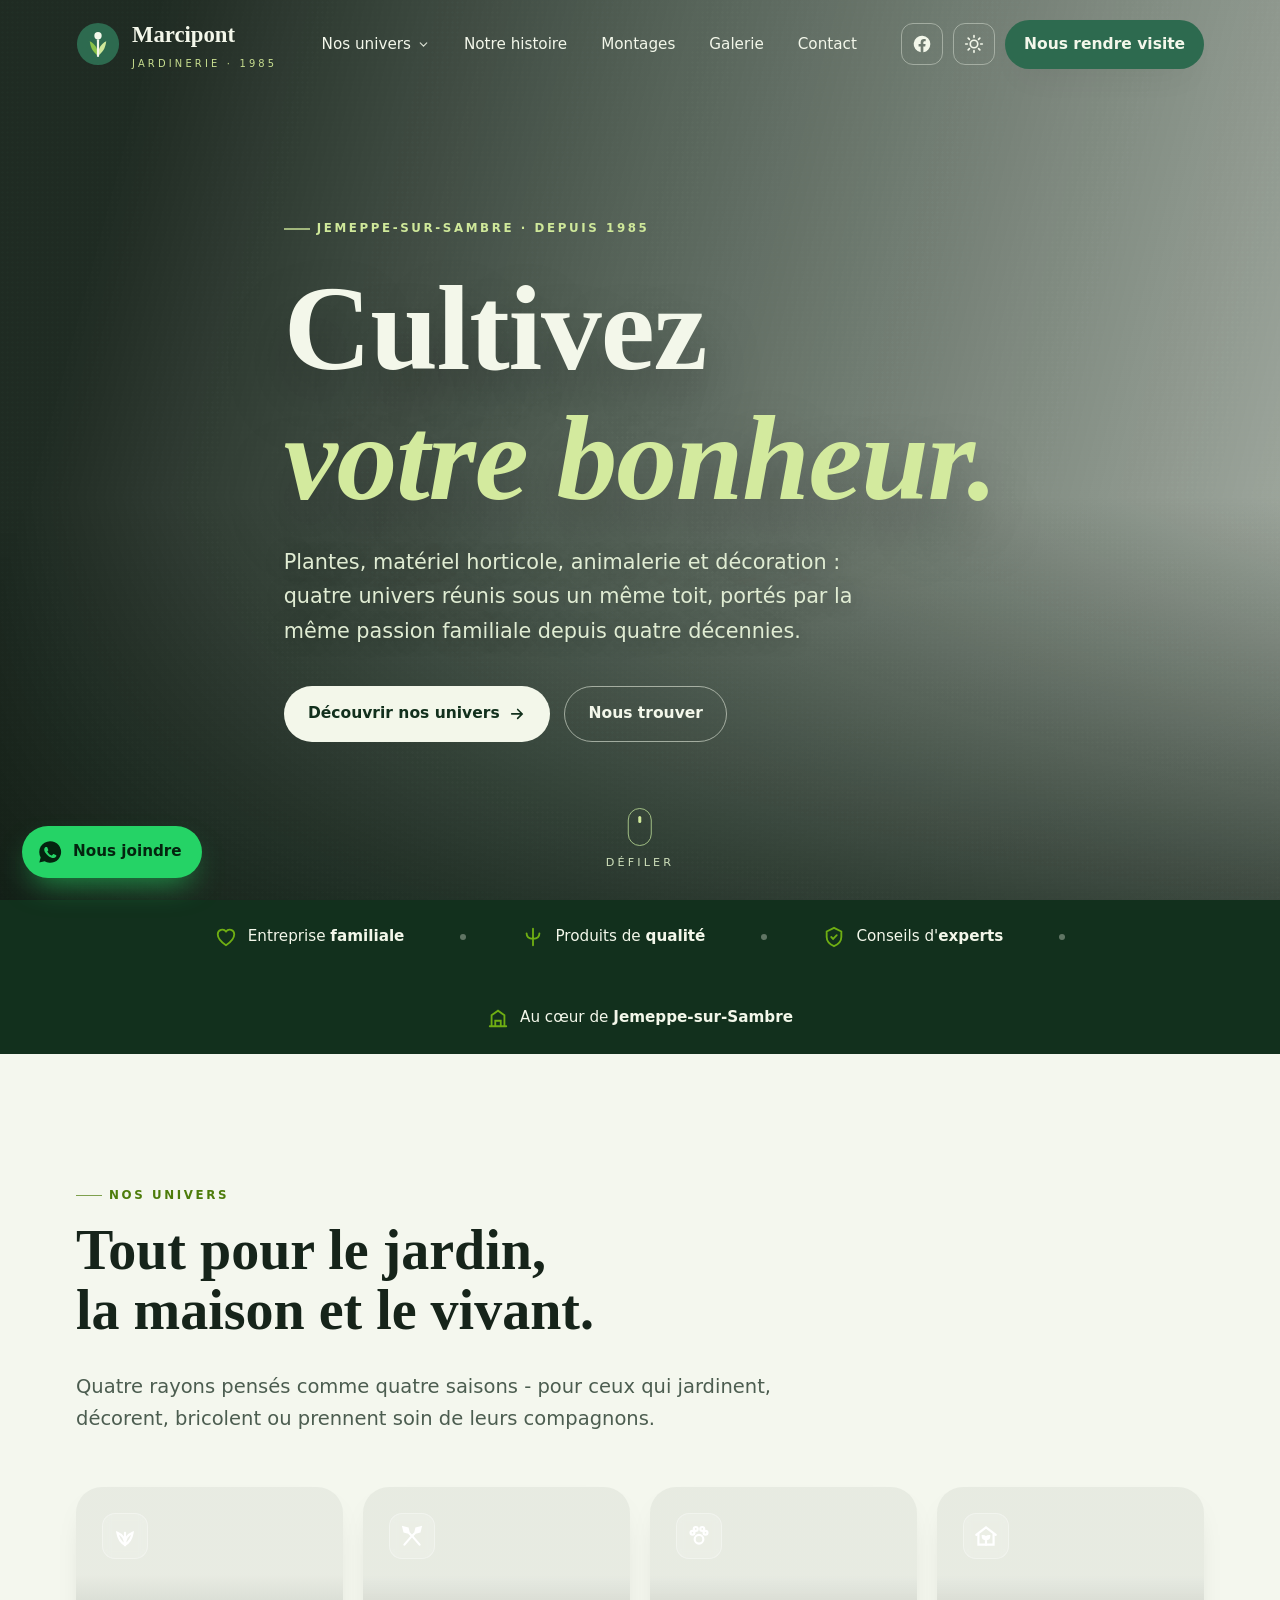
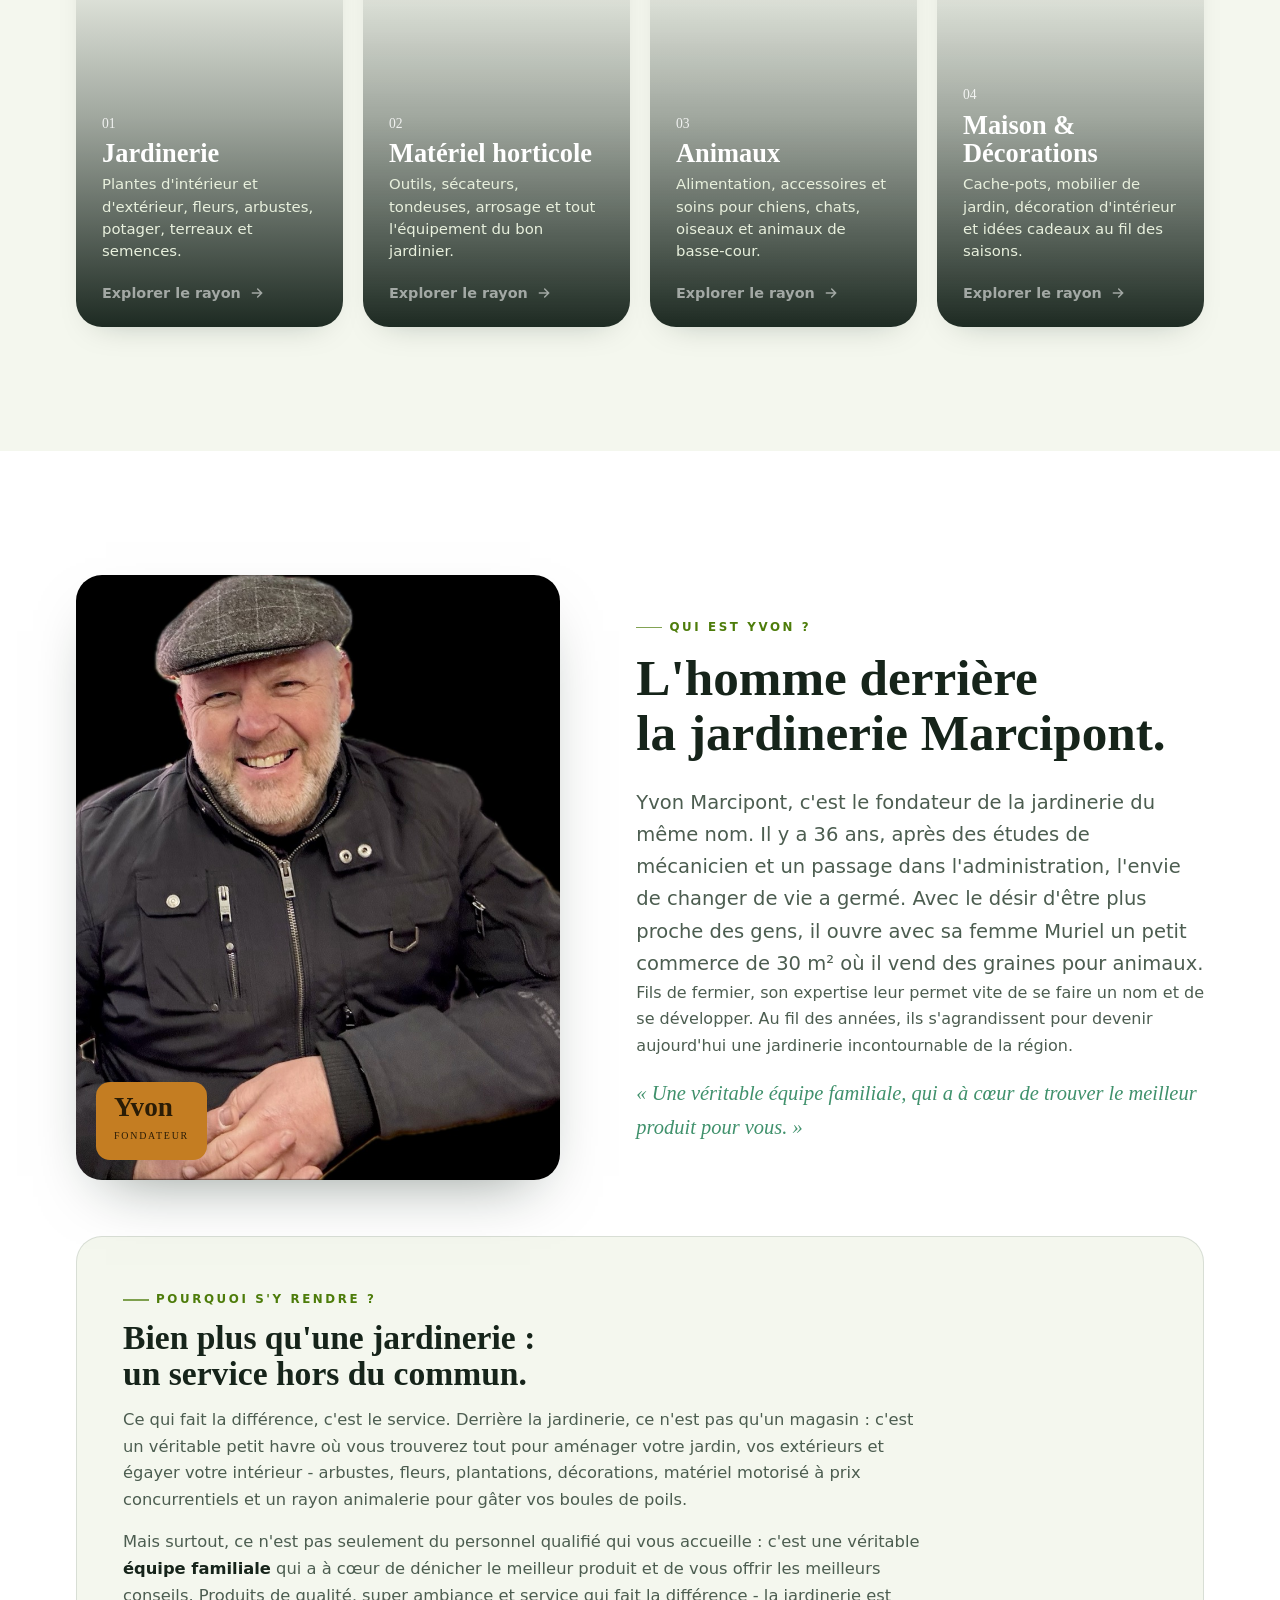
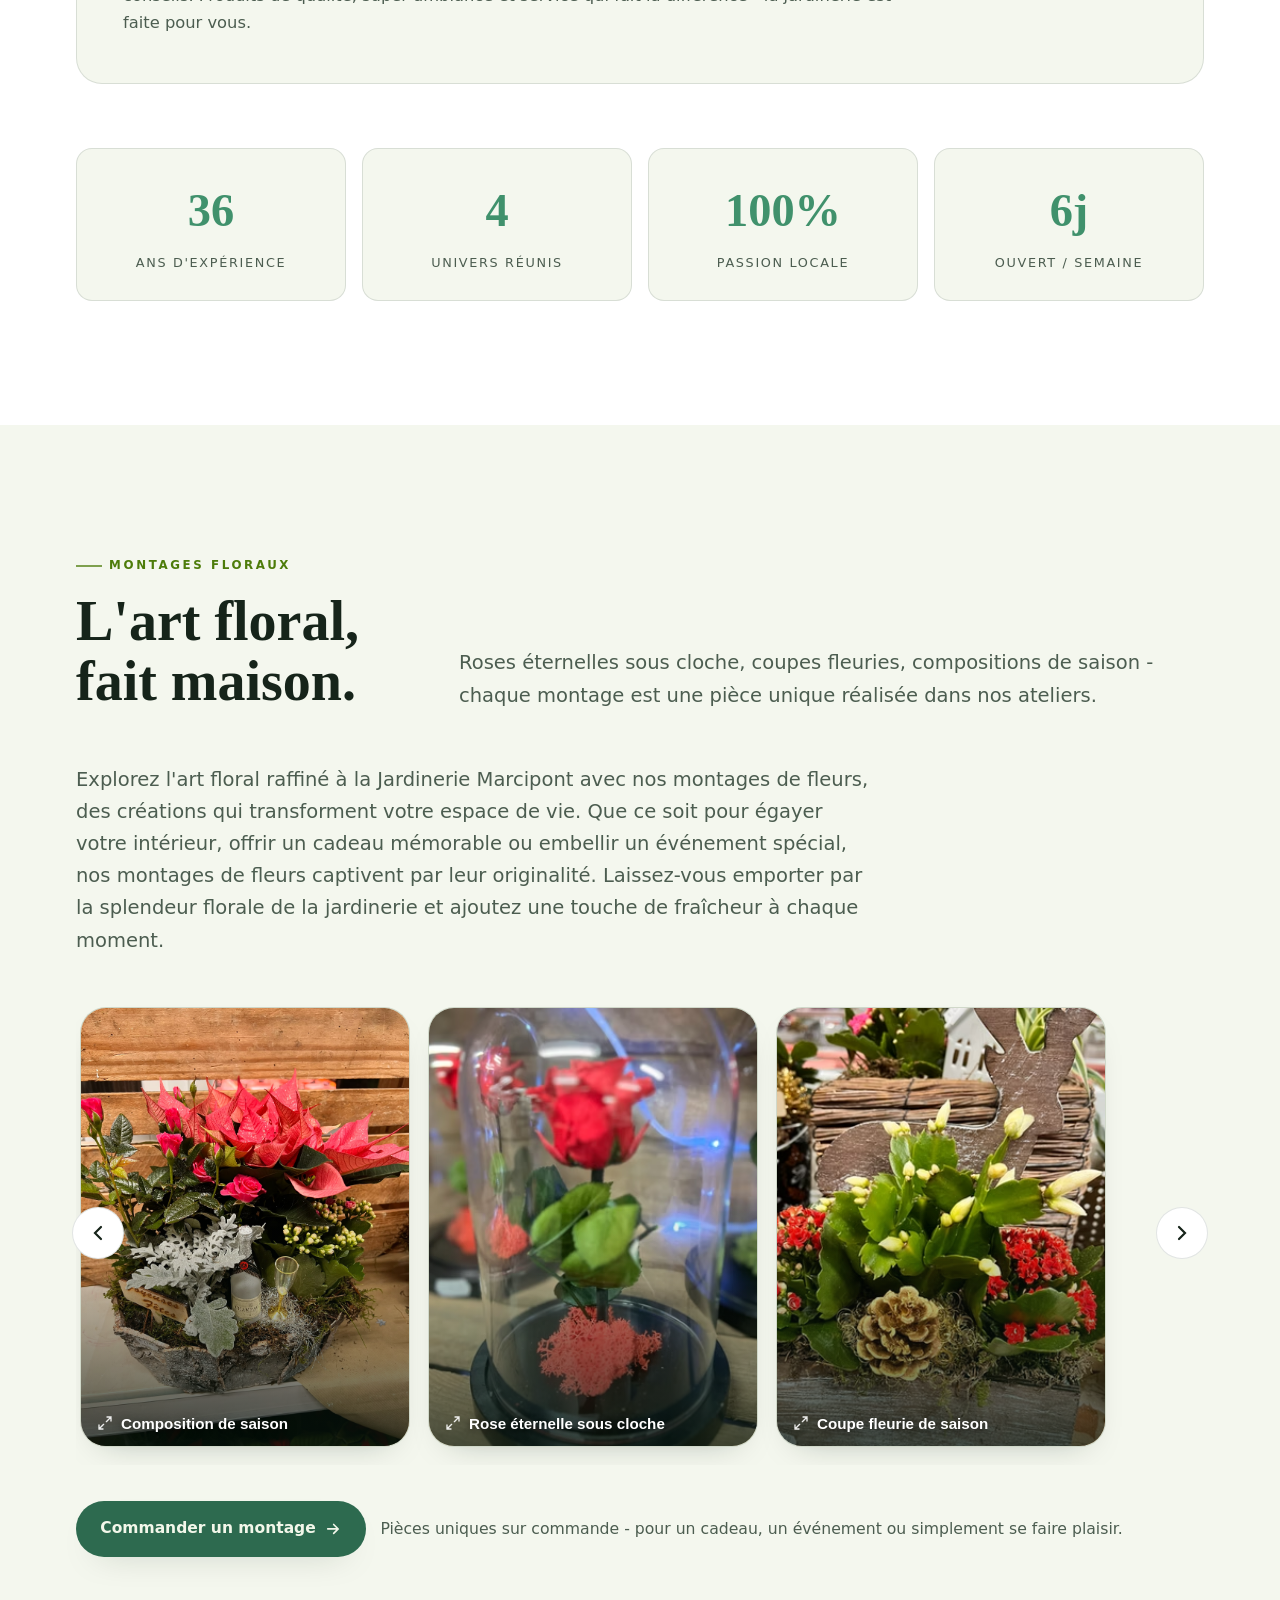
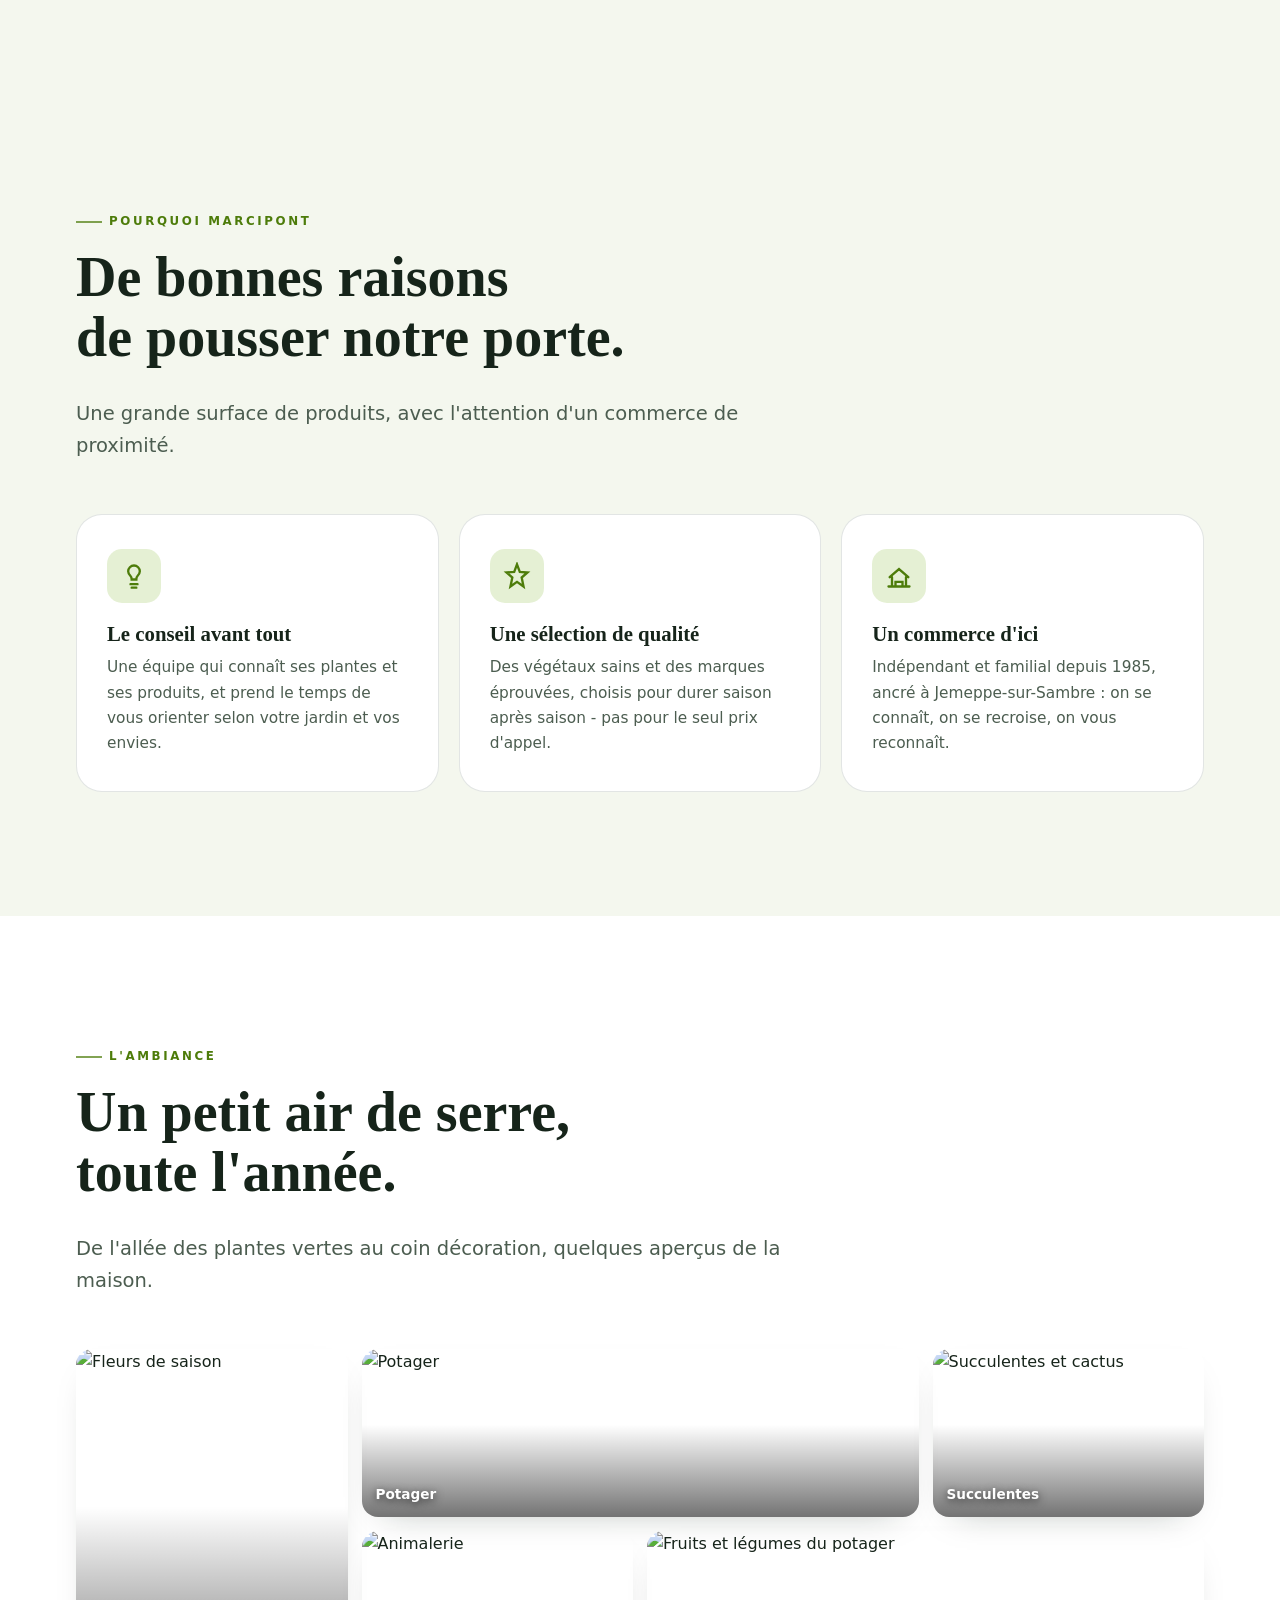
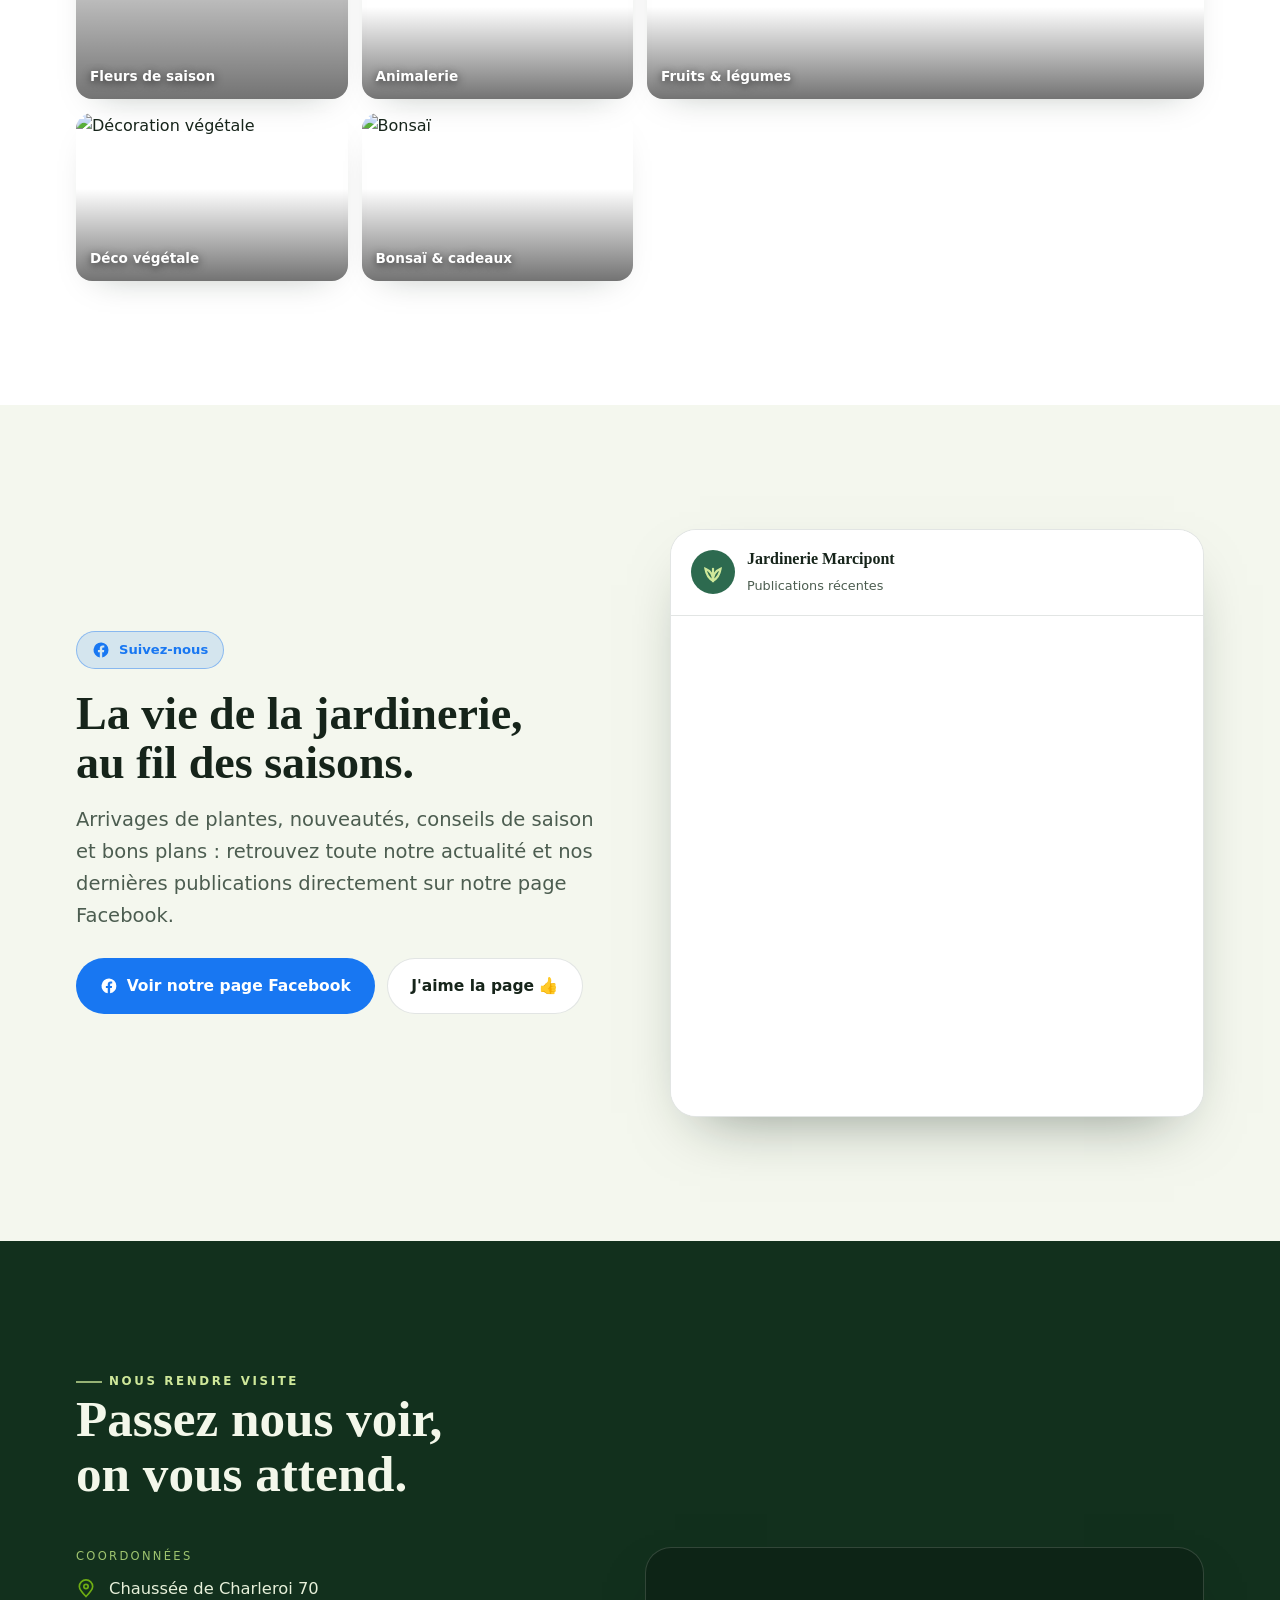
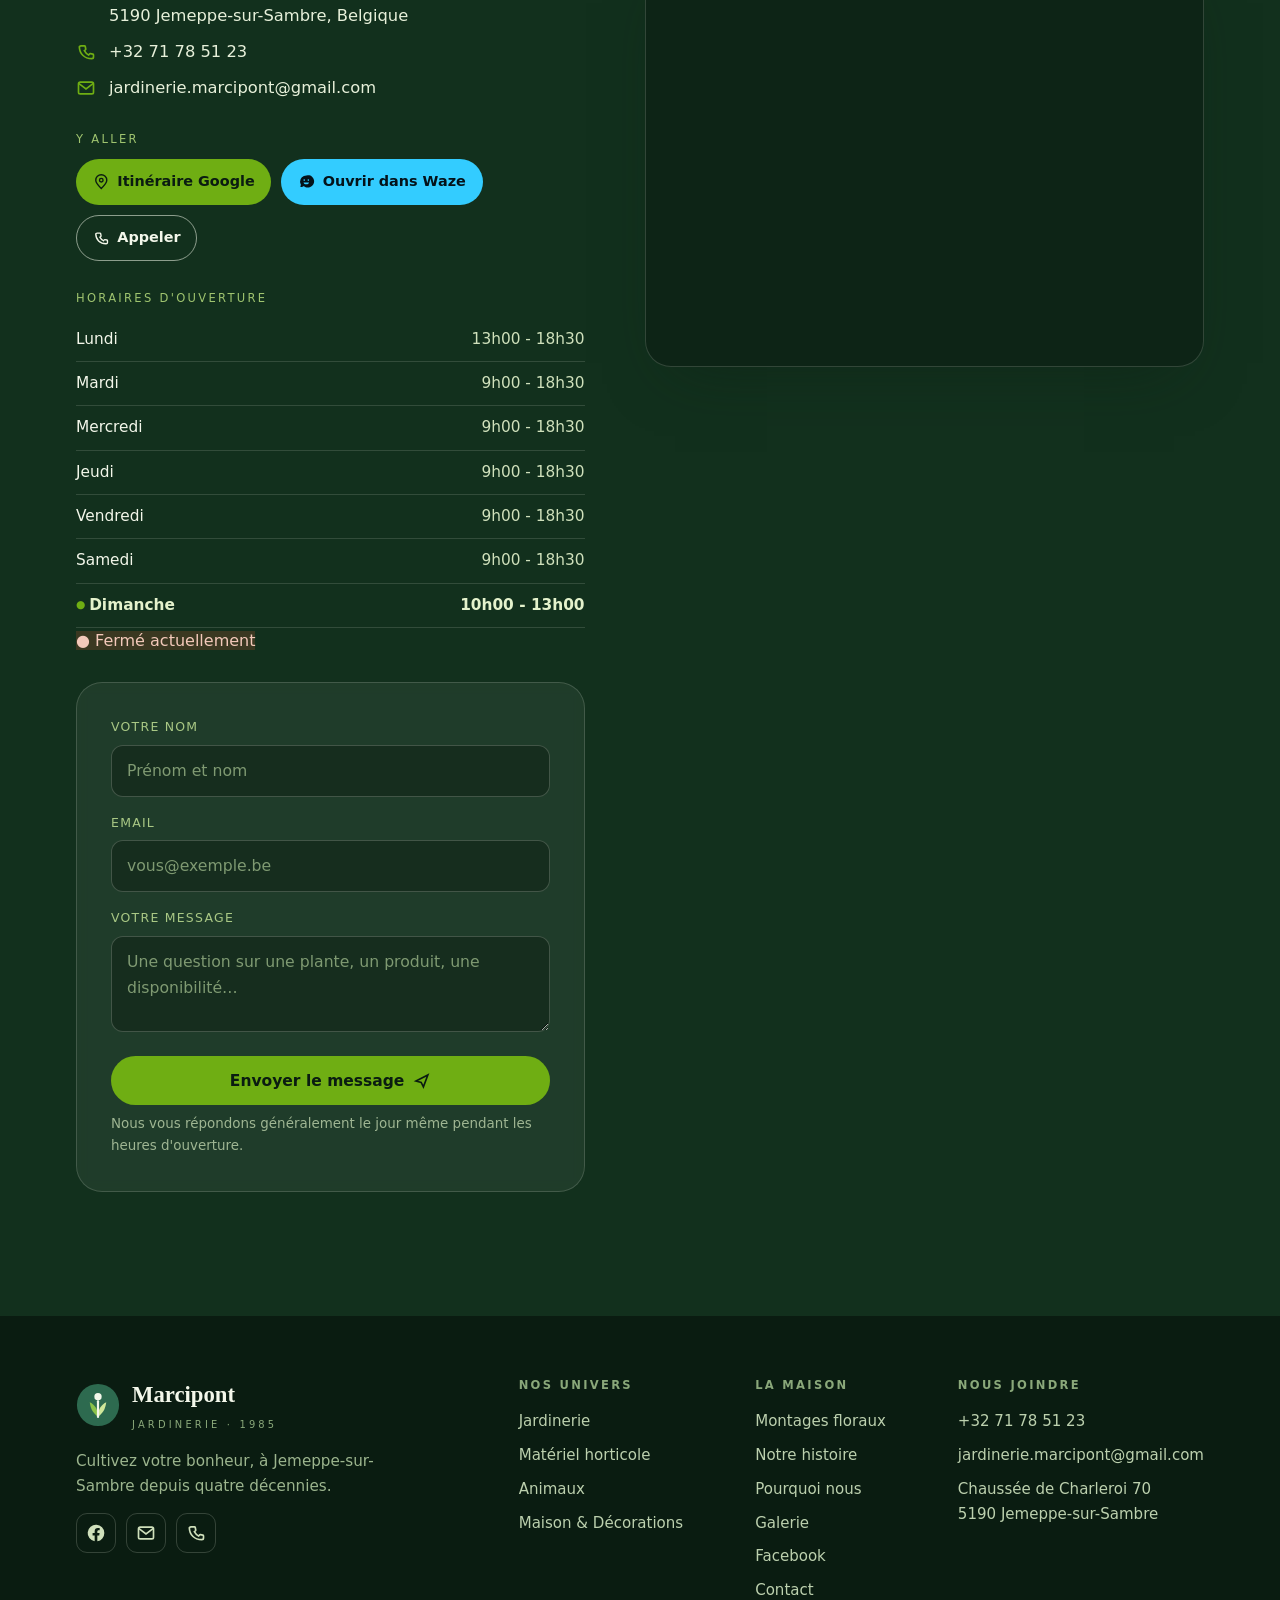
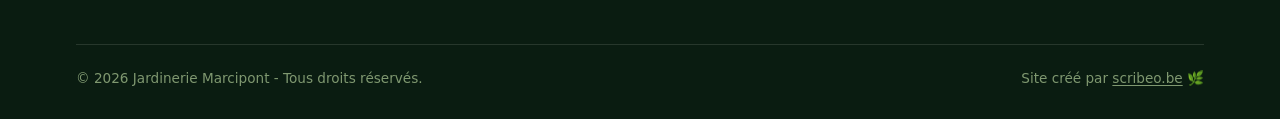
==== commit 7b74c4a8: "PWA: manifeste complet, service worker (reseau d'abord/cache images), page hors ligne, bouton Instal" ====
--- a/index.html
+++ b/index.html
@@ -2,12 +2,16 @@
 <html lang="fr">
 <head>
 <meta charset="utf-8" />
-<meta name="viewport" content="width=device-width, initial-scale=1" />
+<meta name="viewport" content="width=device-width, initial-scale=1, viewport-fit=cover" />
+<meta name="apple-mobile-web-app-capable" content="yes" />
+<meta name="mobile-web-app-capable" content="yes" />
+<meta name="apple-mobile-web-app-status-bar-style" content="default" />
+<meta name="apple-mobile-web-app-title" content="Marcipont" />
 <meta name="theme-color" content="#2d6a4f" />
 <link rel="icon" href="favicon.svg" type="image/svg+xml" />
 <link rel="icon" href="icon-32.png" sizes="32x32" type="image/png" />
 <link rel="apple-touch-icon" href="apple-touch-icon.png" />
-<link rel="manifest" href="site.webmanifest" />
+<link rel="manifest" href="manifest.webmanifest" />
 <title>Jardinerie Marcipont - Jemeppe-sur-Sambre depuis 1985</title>
 <meta name="description" content="Jardinerie familiale à Jemeppe-sur-Sambre depuis 1985 : plantes d'intérieur et d'extérieur, matériel horticole, animalerie, maison & décorations et montages floraux. Produits de qualité et conseils passionnés." />
 <link rel="canonical" href="https://jardinerie-marcipont.be/" />
@@ -471,6 +475,14 @@
   .header-inner{gap:12px}
   .brand .mark{width:40px;height:40px}
   .brand-txt b{font-size:1.28rem}
+}
+/* PWA : bouton installer + zones sures iOS (safe-area) */
+.mm-install{color:var(--accent-ink);font-weight:600}
+@supports (padding: max(0px)){
+  .header{padding-top:env(safe-area-inset-top)}
+  .header-inner{padding-left:max(clamp(20px,5vw,46px),env(safe-area-inset-left));padding-right:max(clamp(20px,5vw,46px),env(safe-area-inset-right))}
+  .wa-float{bottom:max(22px,env(safe-area-inset-bottom));left:max(22px,env(safe-area-inset-left))}
+  .totop{bottom:max(22px,env(safe-area-inset-bottom));right:max(22px,env(safe-area-inset-right))}
 }
 </style>
 </head>
@@ -1049,5 +1061,6 @@
   try{document.getElementById("year").textContent=new Date().getFullYear();}catch(e){}
 })();
 </script>
+<script src="app.js" defer></script>
 </body>
 </html>
